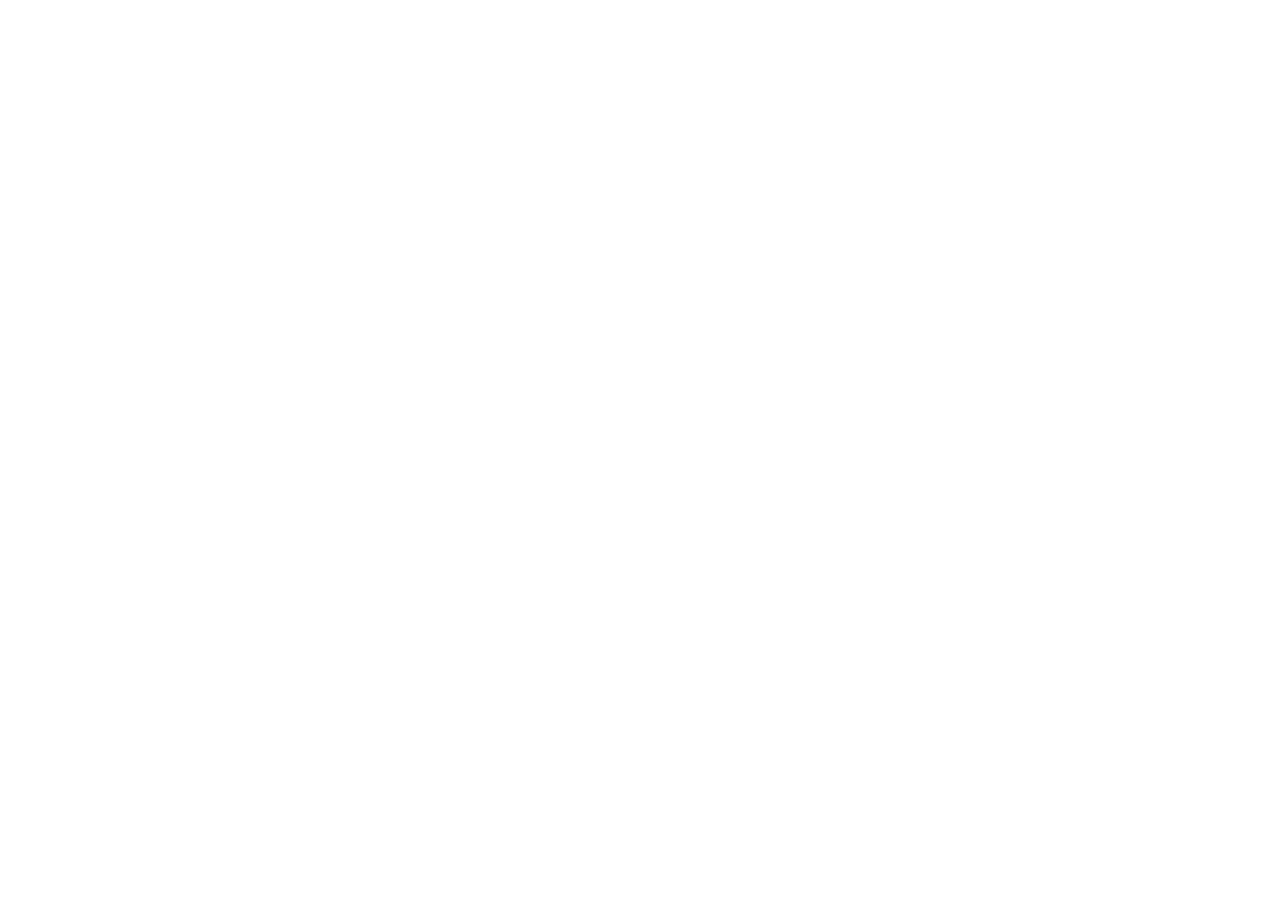
==== index.html @ 58a2f5a8 "first commit" ====
<!DOCTYPE html>
<html lang="en">

<head>
  <!-- Meta -->
  <meta charset="UTF-8">
  <meta name="viewport" content="width=device-width, initial-scale=1.0">
  <meta name="description" content="Volvo Cars">
  <title>Volvo Cars — Main Page</title>

  <!-- Style (Vendor) -->
  <link rel="stylesheet" href="css/swiper-bundle.min.css">

  <!-- Style -->
  <link rel="stylesheet" href="css/style.css">

  <!-- Favicon -->
  <link rel="icon" href="img/favicon.png">
</head>

<body>

  <!-- Script (Vendor) -->
  <script src="js/vue.js"></script>
  <script src="js/swiper-bundle.min.js"></script>

  <!-- Script -->
  <script src="js/app.js"></script>

</body>

</html>
---- css/style.css ----
/* #Global
================================================== */
body {
  font-family: 'Montserrat', sans-serif;
  font-weight: 400;
  line-height: 1.2;
  letter-spacing: 0;
  max-width: 100%;
}

body.no-scroll {
  overflow: hidden;
}

*,
*::after,
*::before {
  margin: 0;
  padding: 0;
  box-sizing: border-box;
}

*:focus {
  outline: none;
  box-shadow: none;
}

h1,
h2,
h3,
h4,
h5,
h6,
p {
  padding: 0;
  margin: 0;
}

figure {
  margin: 0;
  padding: 0;
}

img,
video,
picture {
  max-width: 100%;
  display: block;
}

ul {
  list-style: none;
}

a {
  text-decoration: none;
  color: inherit;
}

button {
  cursor: pointer;
}

input,
textarea,
button {
  font-family: inherit;
}

/* #Utilities
================================================== */
.container {
  margin: 0 auto;
}

.d-desktop {
  display: block;
}

.d-mobile {
  display: none;
}

@media (max-width: 1023.98px) {
  .d-desktop {
    display: none;
  }

  .d-mobile {
    display: block;
  }

  .d-none-mobile {
    display: none !important;
  }
}

/* #Typography
================================================== */
.ultra-light {
  font-weight: 200 !important;
}

.light {
  font-weight: 200 !important;
}

.regular {
  font-weight: 300 !important;
}

.medium {
  font-weight: 500 !important;
}

.demi-bold {
  font-weight: 600 !important;
}

.bold {
  font-weight: 700 !important;
}

.ultra-bold {
  font-weight: 800 !important;
}

.black {
  font-weight: 900 !important;
}

/* #Buttons & Links
================================================== */
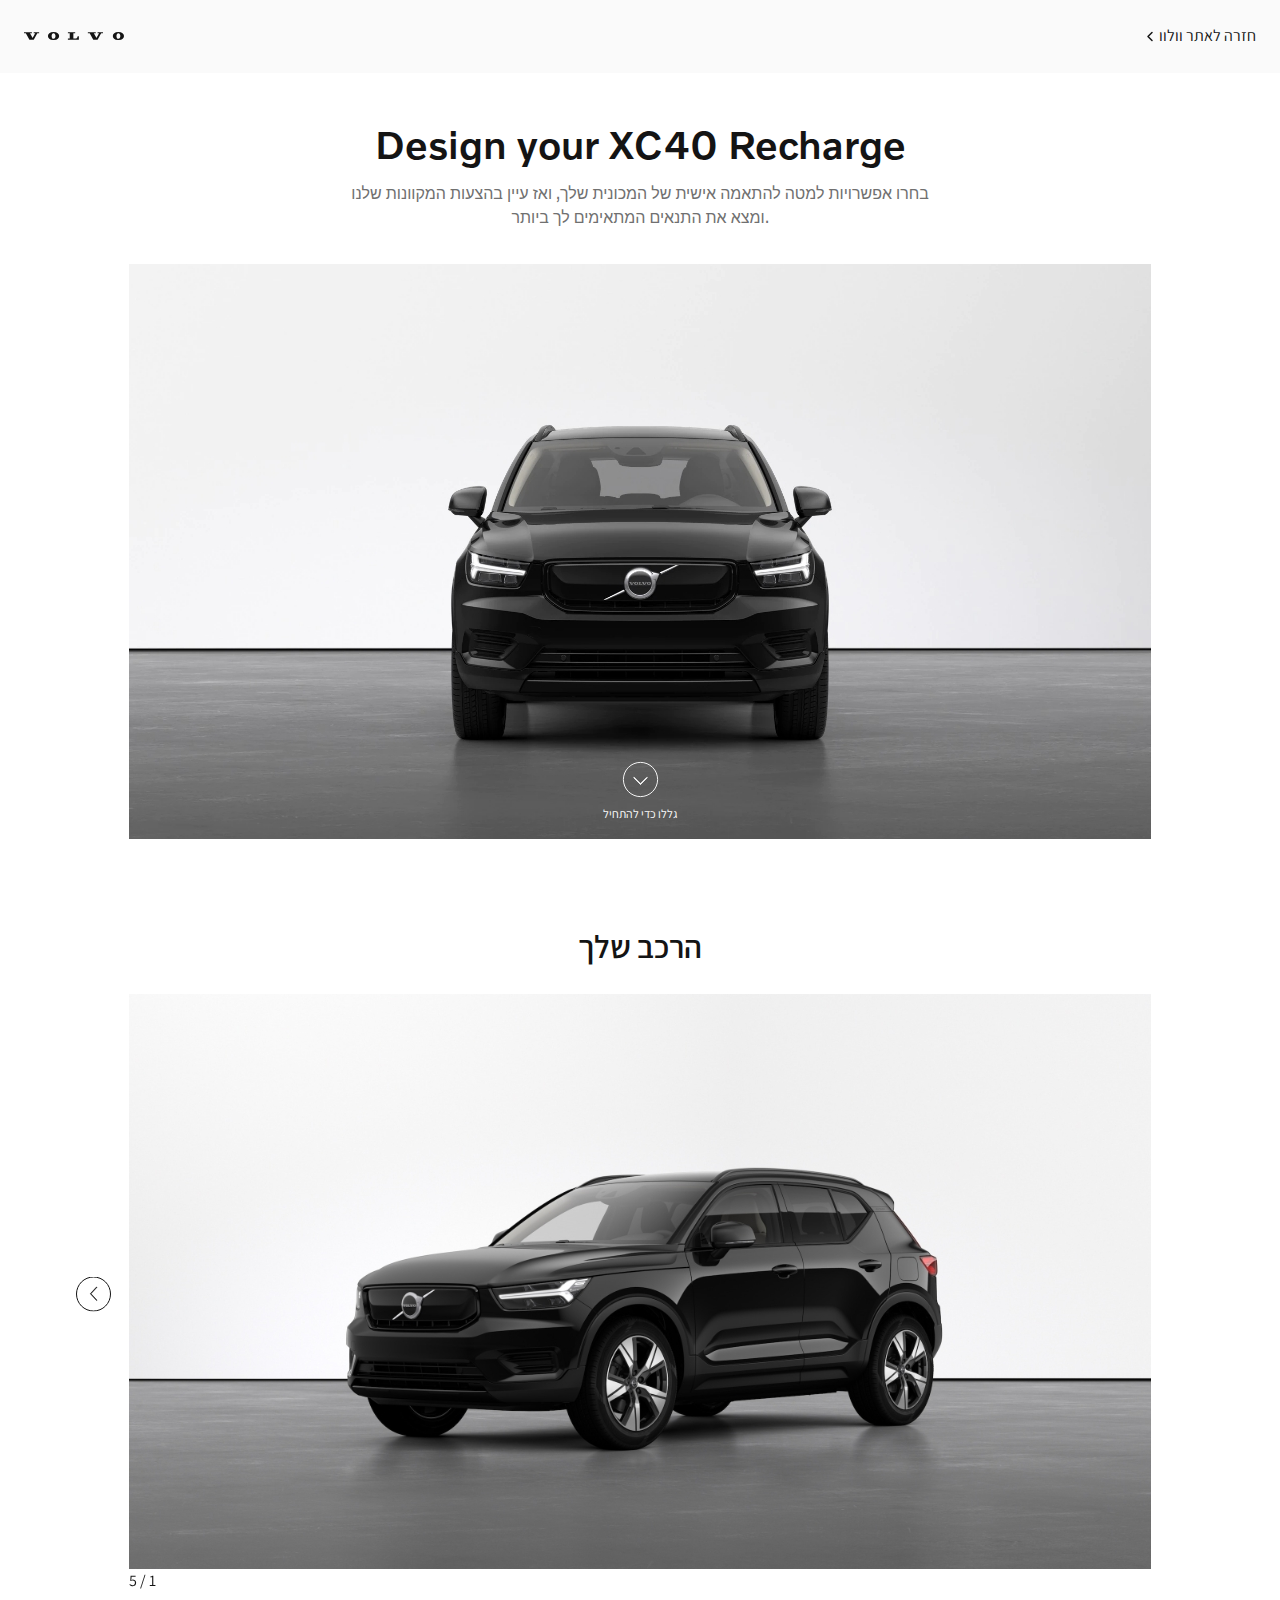
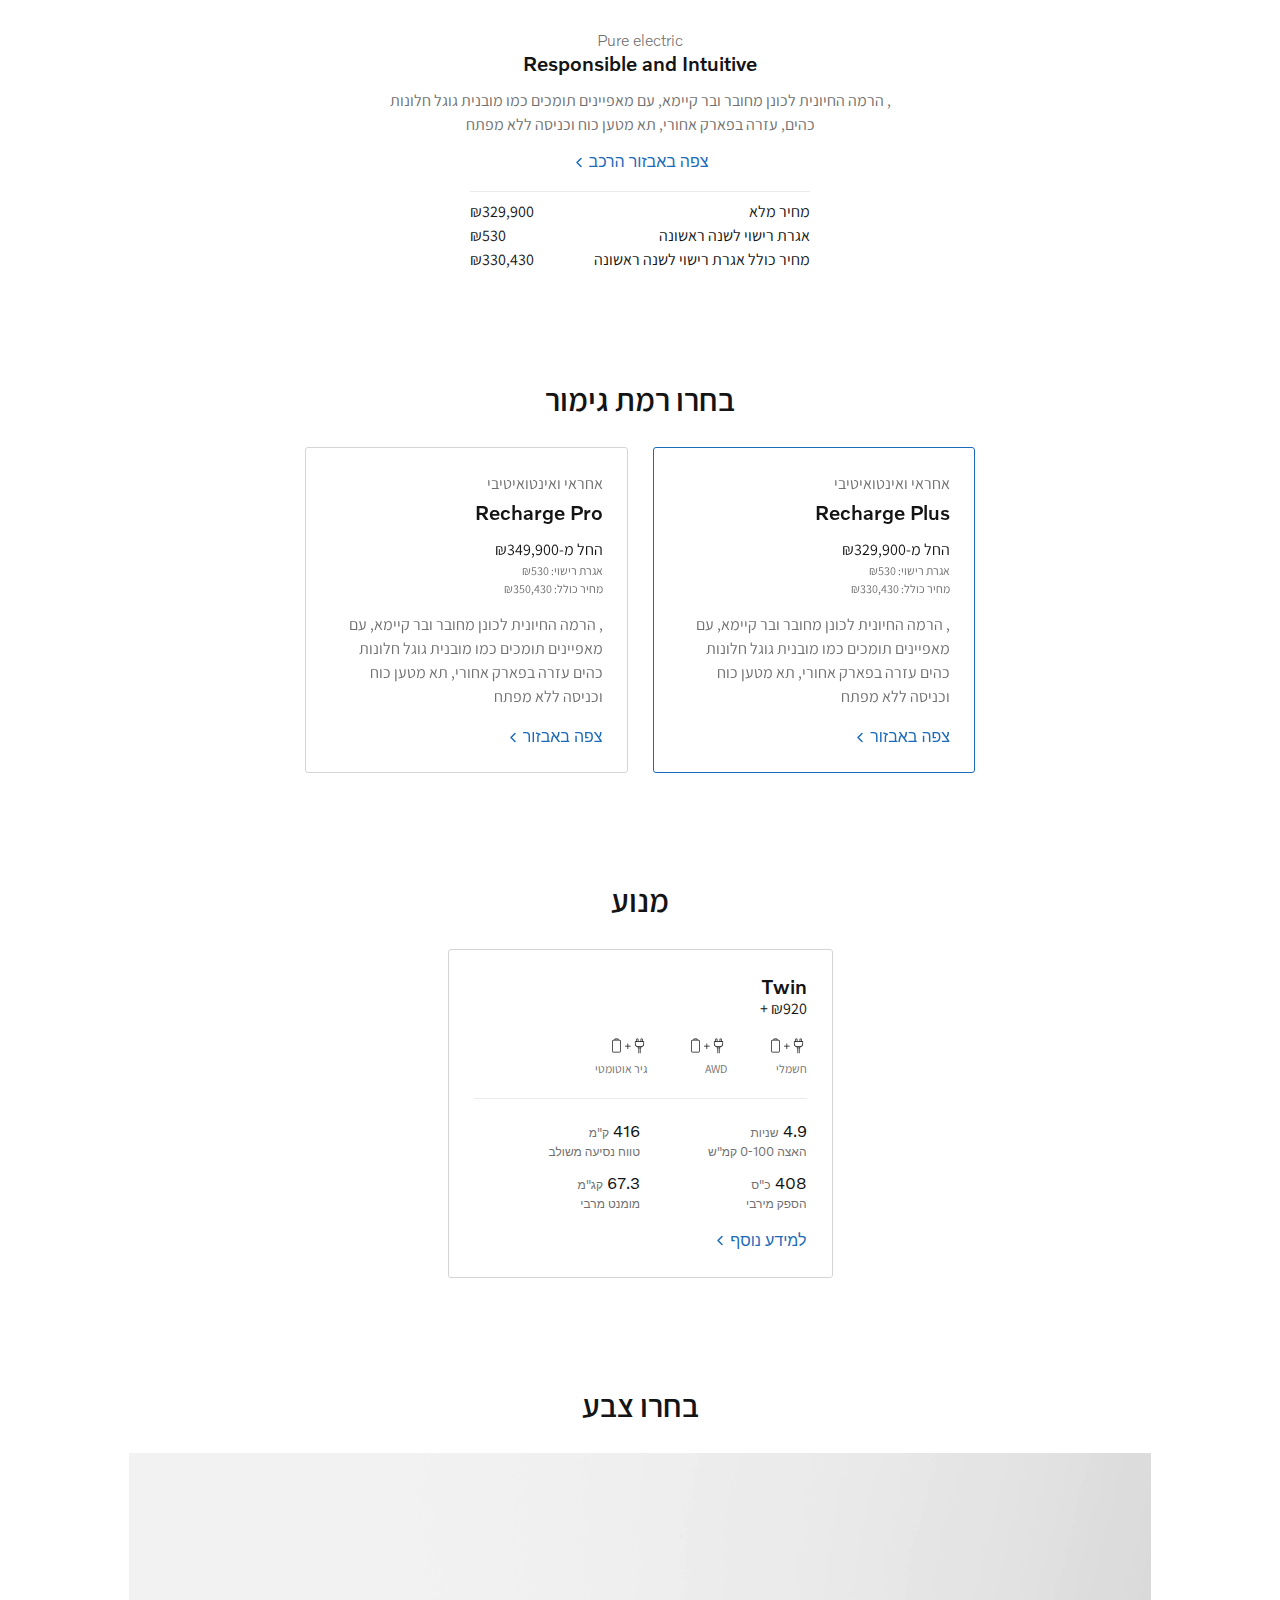
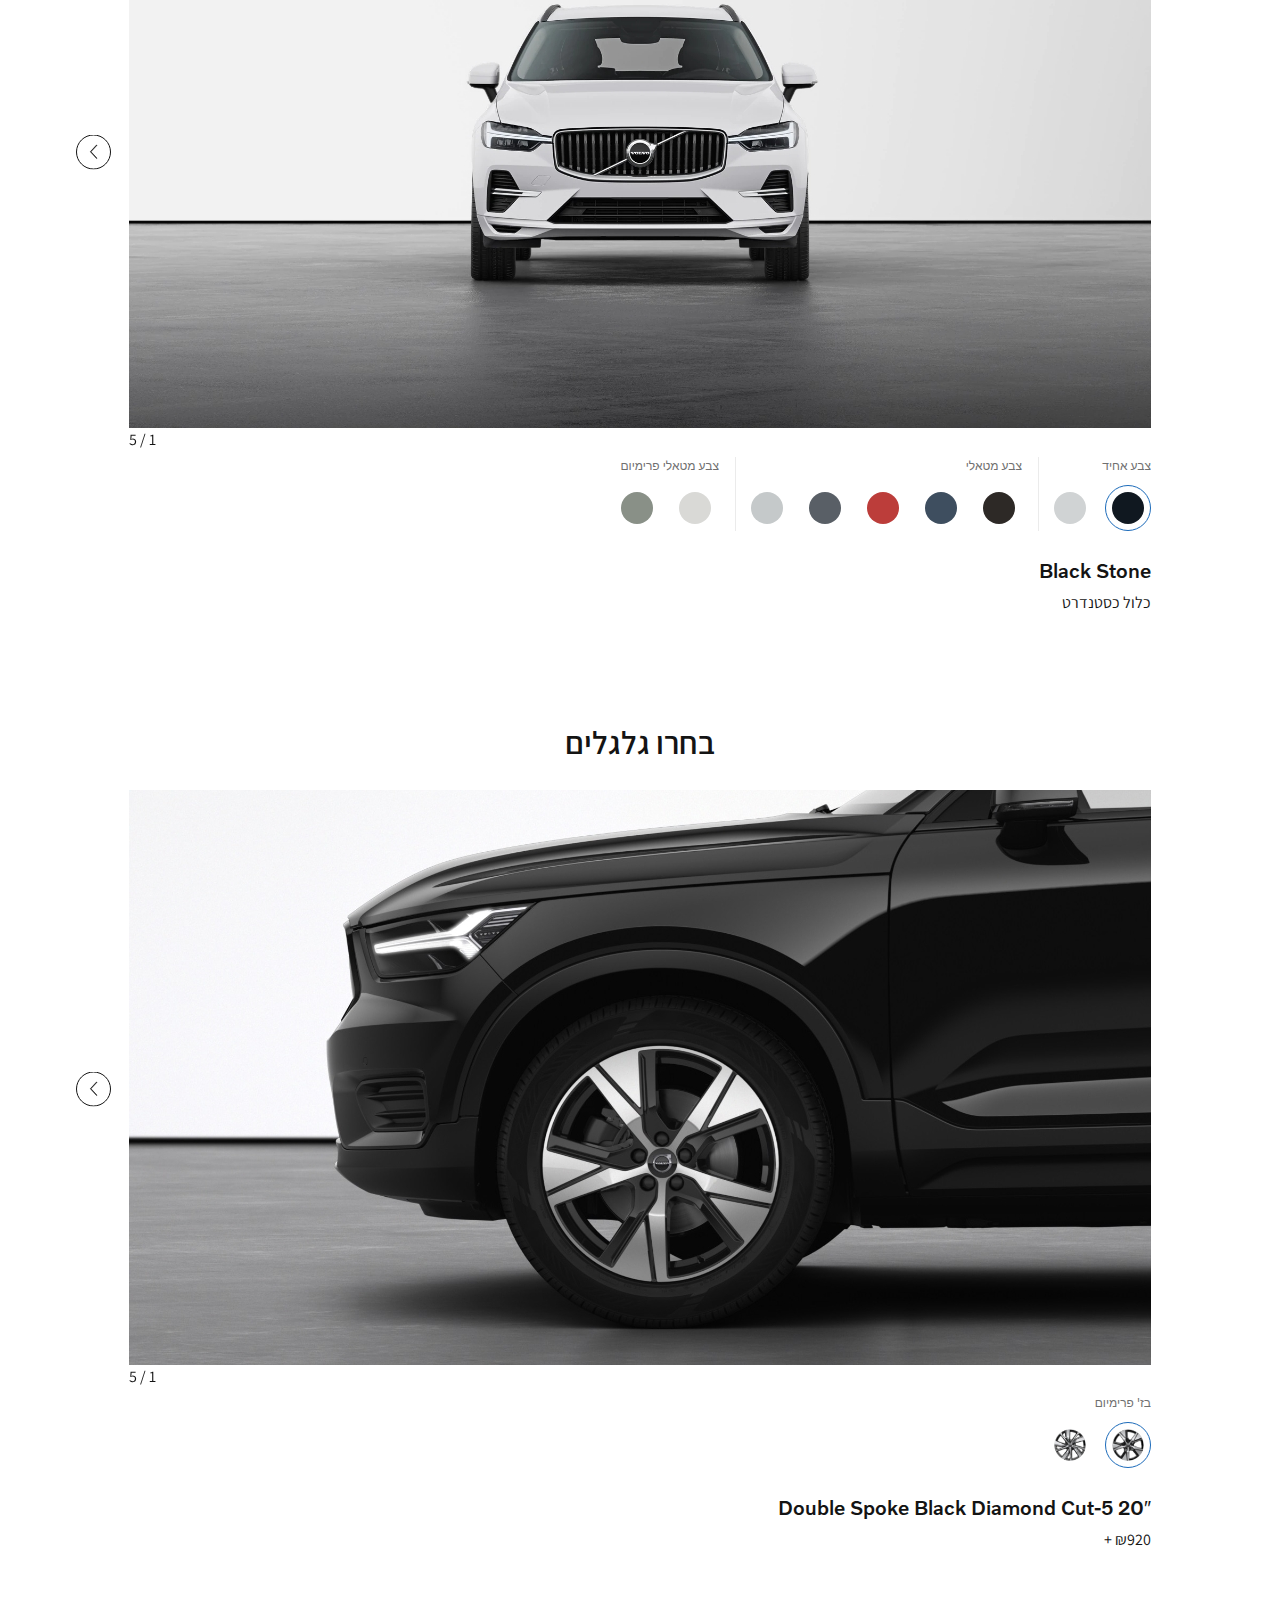
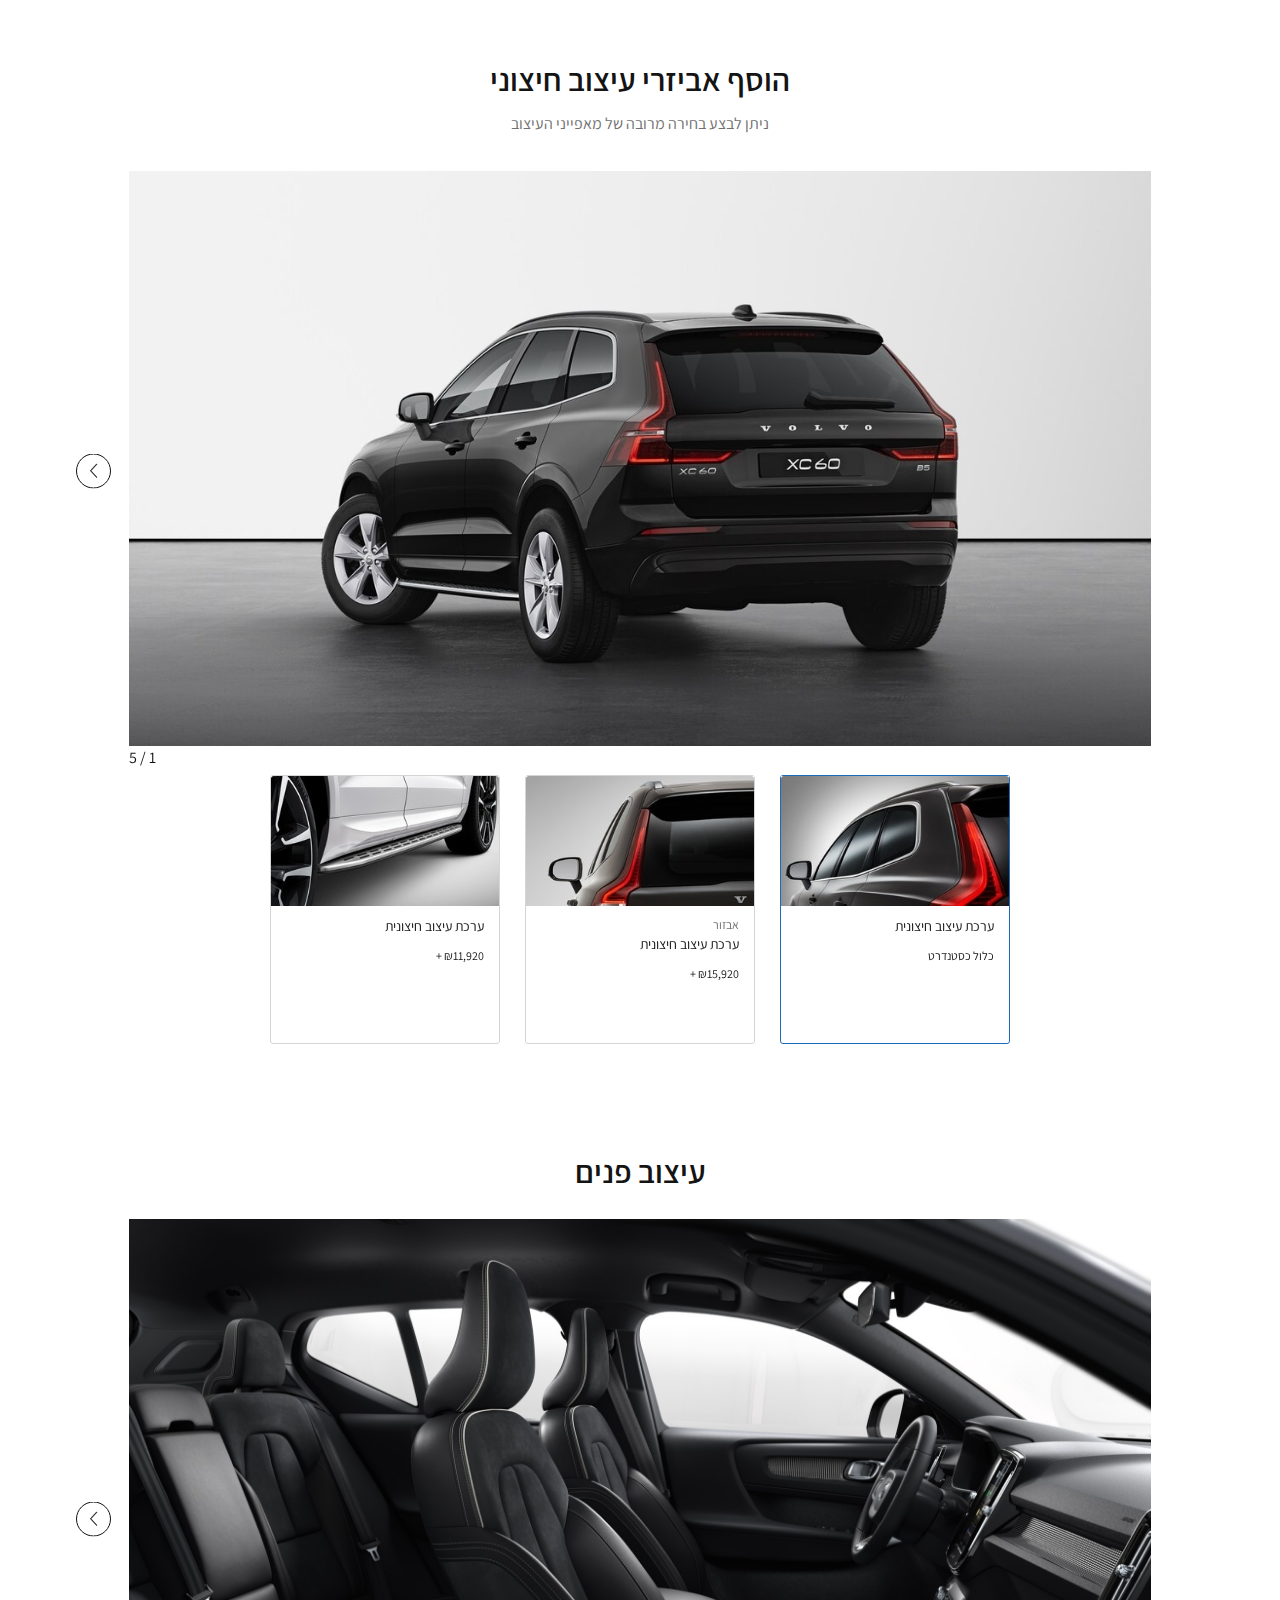
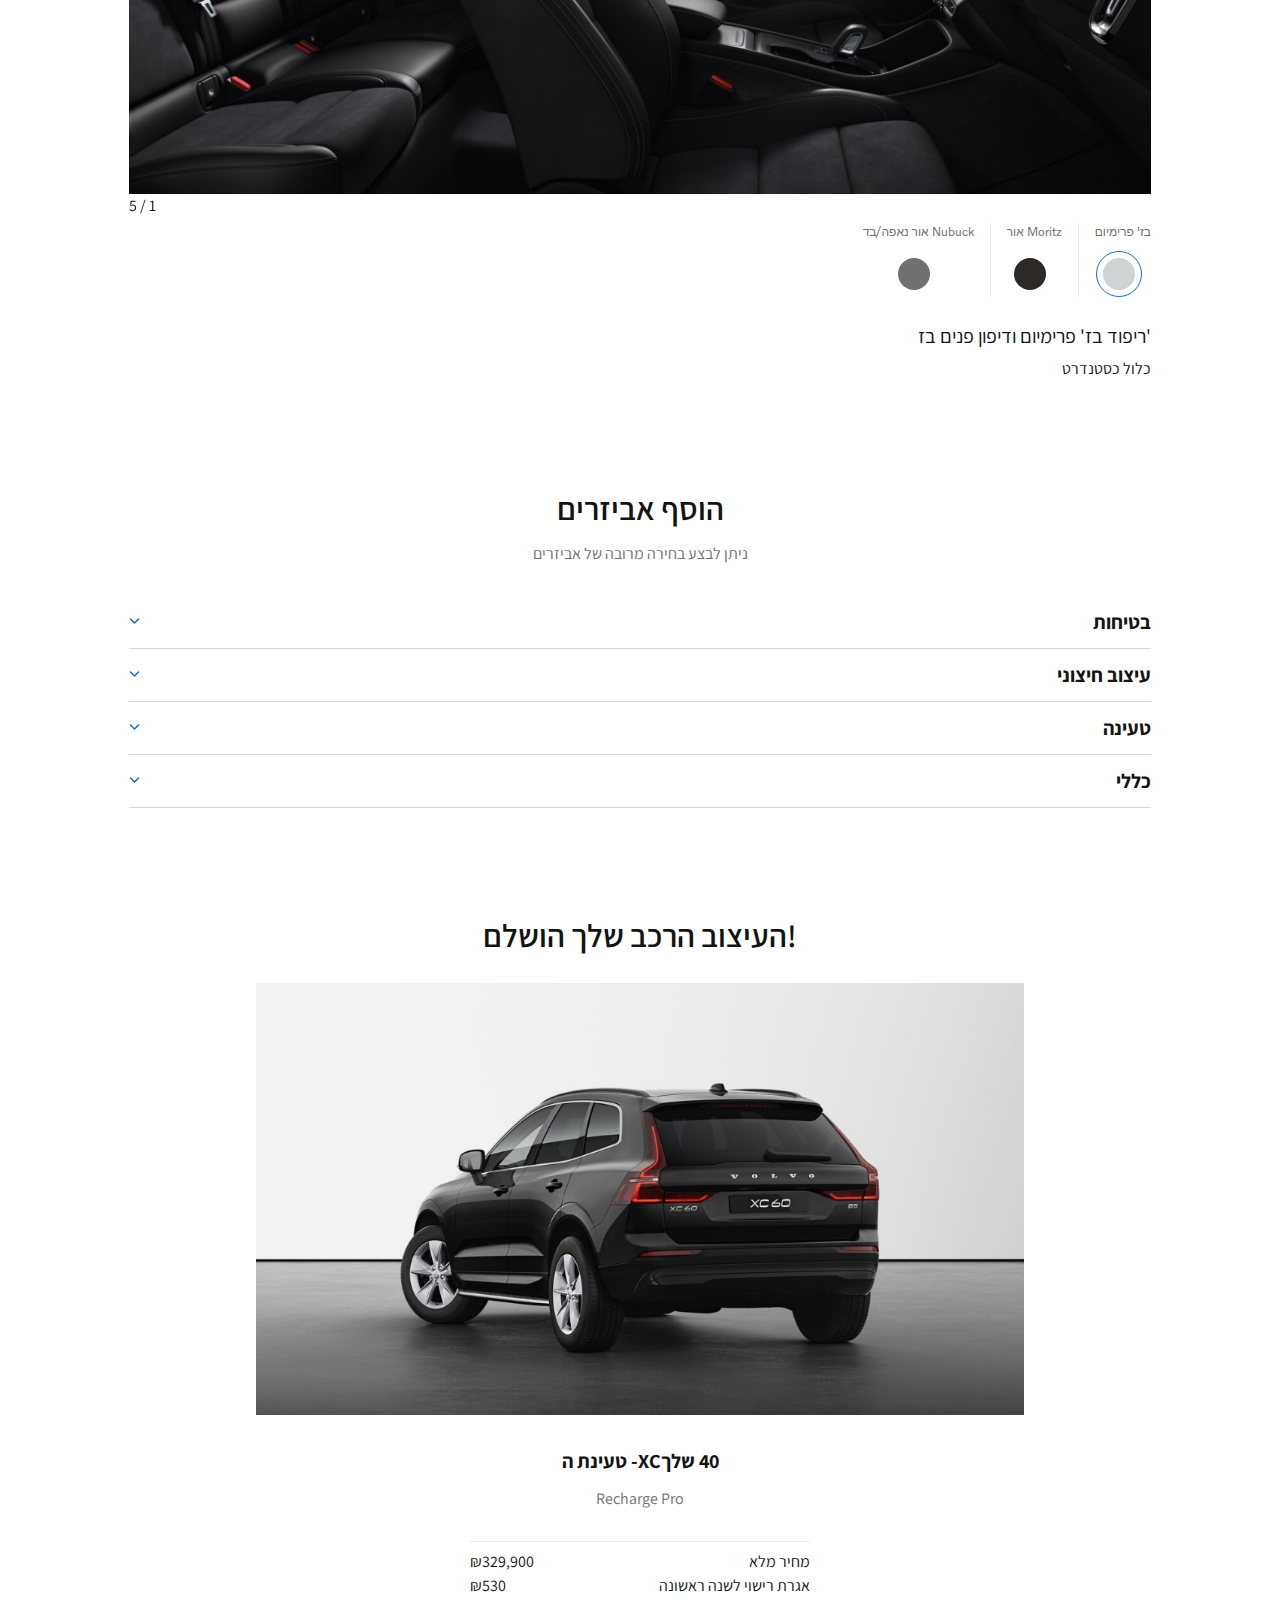
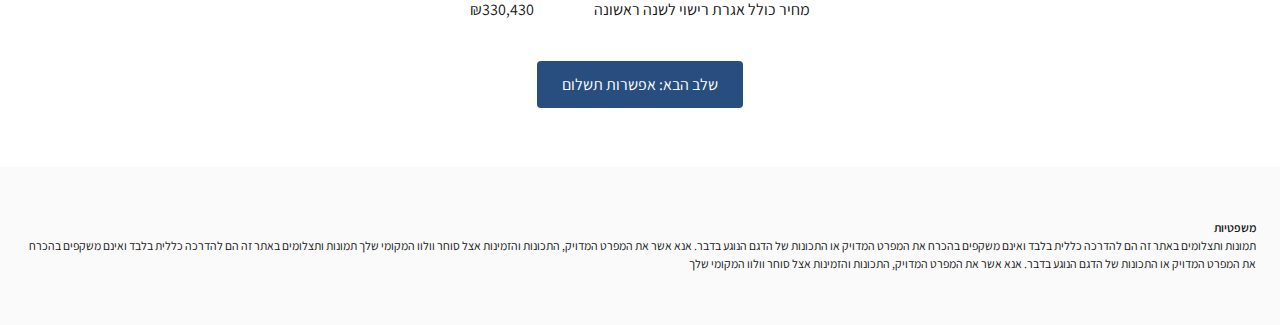
==== commit 4ba5916e: "[ADD] - Homepage" ====
--- a/index.html
+++ b/index.html
@@ -1,31 +1,1411 @@
 <!DOCTYPE html>
-<html lang="en">
+<html lang="he-IL" dir="rtl">
 
 <head>
   <!-- Meta -->
   <meta charset="UTF-8">
   <meta name="viewport" content="width=device-width, initial-scale=1.0">
   <meta name="description" content="Volvo Cars">
-  <title>Volvo Cars — Main Page</title>
+  <title>Volvo Cars — Main</title>
 
   <!-- Style (Vendor) -->
   <link rel="stylesheet" href="css/swiper-bundle.min.css">
 
   <!-- Style -->
   <link rel="stylesheet" href="css/style.css">
+  <link rel="stylesheet" href="css/index.css">
 
   <!-- Favicon -->
-  <link rel="icon" href="img/favicon.png">
+  <link rel="icon" href="img/global/favicon.png">
 </head>
 
 <body>
 
+  <!-- Header -->
+  <header class="header">
+    <!-- Top -->
+    <div class="header-top f-assistant">
+      <div class="container-fluid">
+        <a href="#" class="p1">חזרה לאתר וולוו <svg class="arrow arrow-left" width="11" height="11" fill="none"
+            xmlns="http://www.w3.org/2000/svg">
+            <path d="M2 1.5l4 4-4 4" stroke-width="1.5" stroke-linecap="round" stroke-linejoin="round"></path>
+          </svg></a>
+        <!-- Logo -->
+        <div class="header-logo">
+          <img src="img/global/logo.svg" alt="volvo-logo">
+        </div>
+      </div>
+    </div>
+    <!-- Bottom -->
+    <div class="header-bottom f-assistant">
+      <div class="container-lg">
+        <!-- Links -->
+        <div class="header-links">
+          <ul>
+            <!-- Link -->
+            <li>
+              <a href="#" class="p1 active">הרכב שלך</a>
+            </li>
+            <!-- Link -->
+            <li>
+              <a href="#" class="p1">רמת גימור</a>
+            </li>
+            <!-- Link -->
+            <li>
+              <a href="#" class="p1">מנוע</a>
+            </li>
+            <!-- Link -->
+            <li>
+              <a href="#" class="p1">צבע</a>
+            </li>
+            <!-- Link -->
+            <li>
+              <a href="#" class="p1">גלגלים</a>
+            </li>
+            <!-- Link -->
+            <li>
+              <a href="#" class="p1">עיצוב חיצוני</a>
+            </li>
+            <!-- Link -->
+            <li>
+              <a href="#" class="p1">עיצוב פנים</a>
+            </li>
+            <!-- Link -->
+            <li>
+              <a href="#" class="p1">אבזור אופציונאלי</a>
+            </li>
+          </ul>
+        </div>
+        <!-- Next -->
+        <div class="header-next">
+          <!-- Price Dropdown -->
+          <div class="header-price">
+            <!-- Dropdown -->
+            <div class="dropdown">
+              <div class="dropdown-toggler">
+                <span class="p3 text-gray">-החל מ</span>
+                <span class="h3">
+                  ₪5,400
+                  /
+                  חודש
+                  <span>
+                    <svg class="arrow arrow-down" width="11" height="11" fill="none"
+                      xmlns="http://www.w3.org/2000/svg">
+                      <path d="M2 1.5l4 4-4 4" stroke-width="1.5" stroke-linecap="round" stroke-linejoin="round"></path>
+                    </svg></a>
+                  </span>
+                </span>
+                <span class="p3 text-gray">במסלול מימון לפי התקנון</span>
+              </div>
+              <div class="dropdown-menu">
+              </div>
+            </div>
+          </div>
+          <a href="#" class="btn btn-primary">קבל הצעה</a>
+        </div>
+      </div>
+    </div>
+  </header>
+
+  <!-- Main Page -->
+  <div class="main-page">
+    <!-- Intro -->
+    <div class="intro">
+      <div class="container">
+        <!-- Text -->
+        <div class="text">
+          <h1 class="h1 medium">Design your XC40 Recharge</h1>
+          <p class="p1 text-gray">בחרו אפשרויות למטה להתאמה אישית של המכונית שלך, ואז עיין בהצעות המקוונות שלנו
+            .ומצא את התנאים המתאימים לך ביותר</p>
+        </div>
+        <!-- Img -->
+        <div class="img">
+          <picture>
+            <source media="(min-width:480px)" srcset="img/global/car-1.jpg">
+            <img src="img/global/car-1-mobile.jpg" alt="volvo-car-img">
+          </picture>
+          <div class="scroll">
+            <a href="#">
+              <svg viewBox="0 0 40 40">
+                <circle cx="20" cy="20" r="18.5" fill="transparent" stroke="white" stroke-width="1"
+                  data-autoid="chevronCircled:rotated-90"></circle>
+                <rect x="24.9141" y="20.3457" width="10.4911" height="0.5" rx="0.25"
+                  transform="rotate(-135 24.9141 20.3457)" fill="none" stroke="white" stroke-width="1"></rect>
+                <rect x="17.4942" y="27.0703" width="10.4758" height="0.5" rx="0.25"
+                  transform="rotate(-45 17.4942 27.0703)" fill="none" stroke="white" stroke-width="1"></rect>
+              </svg>
+              <span class="p3 f-assistant light">גללו כדי להתחיל</span>
+            </a>
+          </div>
+        </div>
+      </div>
+    </div>
+    <!-- Style -->
+    <div class="style">
+      <div class="container">
+        <h2 class="h2 f-assistant semi-bold">הרכב שלך</h2>
+        <!-- Img -->
+        <div class="img img-gallery">
+          <!-- Swiper -->
+          <div class="swiper-container">
+            <div class="swiper-wrapper">
+              <div class="swiper-slide">
+                <img src="img/global/car-2.jpg" alt="volvo-car-img">
+              </div>
+              <div class="swiper-slide">
+                <img src="img/global/car-2.jpg" alt="volvo-car-img">
+              </div>
+              <div class="swiper-slide">
+                <img src="img/global/car-2.jpg" alt="volvo-car-img">
+              </div>
+              <div class="swiper-slide">
+                <img src="img/global/car-2.jpg" alt="volvo-car-img">
+              </div>
+              <div class="swiper-slide">
+                <img src="img/global/car-2.jpg" alt="volvo-car-img">
+              </div>
+            </div>
+          </div>
+          <div class="swiper-arrows">
+            <div class="swiper-button-next"></div>
+            <div class="swiper-button-prev"></div>
+          </div>
+          <div class="swiper-pagination fraction"></div>
+          <div class="swiper-pagination dots"></div>
+        </div>
+        <!-- Text -->
+        <div class="text">
+          <p class="p1 light text-gray">Pure electric</p>
+          <h3 class="h3 medium">Responsible and Intuitive</h3>
+          <p class="p1 f-assistant text-gray">, הרמה החיונית לכונן מחובר ובר קיימא, עם מאפיינים תומכים כמו מובנית גוגל
+            חלונות כהים, עזרה בפארק אחורי, תא מטען כוח וכניסה ללא מפתח</p>
+          <a href="#" class="link p1">
+            צפה באבזור הרכב
+            <svg class="arrow arrow-left" width="11" height="11" fill="none" xmlns="http://www.w3.org/2000/svg">
+              <path d="M2 1.5l4 4-4 4" stroke-width="1.5" stroke-linecap="round" stroke-linejoin="round"></path>
+            </svg>
+          </a>
+          <!-- Full Price -->
+          <div class="price f-assistant p1">
+            <div class="table">
+              <p><span>מחיר מלא</span><span>₪329,900</span></p>
+              <p><span>אגרת רישוי לשנה ראשונה</span><span>₪530</span></p>
+              <p><span>מחיר כולל אגרת רישוי לשנה ראשונה</span><span>₪330,430</span></p>
+            </div>
+          </div>
+          <!-- Subscription -->
+          <!-- <div class="price f-assistant p1">
+            <p class="p1">החל מ-₪5,400 לחודש</p>
+            <div class="table">
+              <p><span>מקדמה</span><span>₪30,000</span></p>
+              <p><span>תשלום בסוף תקופה</span><span>₪60,000</span></p>
+              <p class="p3 text-gray light">במסלול מימון + שירות בכפוף</p>
+            </div>
+          </div> -->
+        </div>
+      </div>
+    </div>
+    <!-- Level -->
+    <div class="level">
+      <div class="container">
+        <h2 class="h2 f-assistant semi-bold">בחרו רמת גימור</h2>
+        <!-- Options -->
+        <div class="swiper-container">
+          <div class="swiper-wrapper">
+            <!-- Option -->
+            <div class="swiper-slide">
+              <!-- Full Price -->
+              <div class="option active">
+                <p class="p1 f-assistant text-gray">אחראי ואינטואיטיבי</p>
+                <h3 class="h3 medium">Recharge Plus</h3>
+                <p class="p1 f-assistant">החל מ-₪329,900</p>
+                <p class="p3 f-assistant text-gray">אגרת רישוי: ₪530</p>
+                <p class="p3 f-assistant text-gray">מחיר כולל: ₪330,430</p>
+                <p class="p1 f-assistant text-gray description">, הרמה החיונית לכונן מחובר ובר קיימא, עם
+                  מאפיינים תומכים כמו מובנית גוגל חלונות כהים 
+                  עזרה בפארק אחורי, תא מטען כוח
+                  וכניסה ללא מפתח</p>
+                <a href="#" class="link p1">
+                  צפה באבזור
+                  <svg class="arrow arrow-left" width="11" height="11" fill="none" xmlns="http://www.w3.org/2000/svg">
+                    <path d="M2 1.5l4 4-4 4" stroke-width="1.5" stroke-linecap="round" stroke-linejoin="round"></path>
+                  </svg>
+                </a>
+              </div>
+              <!-- Subscription -->
+              <!-- <div class="option active">
+                <p class="p1 f-assistant text-gray">אחראי ואינטואיטיבי</p>
+                <h3 class="h3 medium">Recharge Plus</h3>
+                <p class="p1 f-assistant">כלול כסטנדרט</p>
+                <p class="p1 f-assistant text-gray description">, הרמה החיונית לכונן מחובר ובר קיימא, עם
+                  מאפיינים תומכים כמו מובנית גוגל חלונות כהים 
+                  עזרה בפארק אחורי, תא מטען כוח
+                  וכניסה ללא מפתח</p>
+                <a href="#" class="link p1">
+                  צפה באבזור
+                  <svg class="arrow arrow-left" width="11" height="11" fill="none" xmlns="http://www.w3.org/2000/svg">
+                    <path d="M2 1.5l4 4-4 4" stroke-width="1.5" stroke-linecap="round" stroke-linejoin="round"></path>
+                  </svg>
+                </a>
+              </div> -->
+            </div>
+            <!-- Option -->
+            <div class="swiper-slide">
+              <!-- Full Price -->
+              <div class="option">
+                <p class="p1 f-assistant text-gray">אחראי ואינטואיטיבי</p>
+                <h3 class="h3 medium">Recharge Pro</h3>
+                <p class="p1 f-assistant">החל מ-₪349,900</p>
+                <p class="p3 f-assistant text-gray">אגרת רישוי: ₪530</p>
+                <p class="p3 f-assistant text-gray">מחיר כולל: ₪350,430</p>
+                <p class="p1 f-assistant text-gray description">, הרמה החיונית לכונן מחובר ובר קיימא, עם
+                  מאפיינים תומכים כמו מובנית גוגל חלונות כהים
+                  עזרה בפארק אחורי, תא מטען כוח
+                  וכניסה ללא מפתח</p>
+                <a href="#" class="link p1">
+                  צפה באבזור
+                  <svg class="arrow arrow-left" width="11" height="11" fill="none" xmlns="http://www.w3.org/2000/svg">
+                    <path d="M2 1.5l4 4-4 4" stroke-width="1.5" stroke-linecap="round" stroke-linejoin="round"></path>
+                  </svg>
+                </a>
+              </div>
+              <!-- Subscription -->
+              <!-- <div class="option">
+                <p class="p1 f-assistant text-gray">אחראי ואינטואיטיבי</p>
+                <h3 class="h3 medium">Recharge Pro</h3>
+                <p class="p1 f-assistant">₪920 +/חודש</p>
+                <p class="p3 f-assistant text-gray">במסלול מימון לפי התקנון</p>
+                <p class="p3 f-assistant text-gray">מחיר כולל: ₪350,430</p>
+                <p class="p1 f-assistant text-gray description">, הרמה החיונית לכונן מחובר ובר קיימא, עם
+                  מאפיינים תומכים כמו מובנית גוגל חלונות כהים
+                  עזרה בפארק אחורי, תא מטען כוח
+                  וכניסה ללא מפתח</p>
+                <a href="#" class="link p1">
+                  צפה באבזור
+                  <svg class="arrow arrow-left" width="11" height="11" fill="none" xmlns="http://www.w3.org/2000/svg">
+                    <path d="M2 1.5l4 4-4 4" stroke-width="1.5" stroke-linecap="round" stroke-linejoin="round"></path>
+                  </svg>
+                </a>
+              </div> -->
+            </div>
+          </div>
+        </div>
+      </div>
+    </div>
+    <!-- Engine -->
+    <div class="engine">
+      <div class="container">
+        <h2 class="h2 f-assistant semi-bold">מנוע</h2>
+        <!-- Full Price -->
+        <div class="text">
+          <h3 class="h3 medium">Twin</h3>
+          <p class="p1 f-assistant">₪920 +</p>
+          <!-- Info -->
+          <ul class="info-1">
+            <li>
+              <svg viewBox="0 0 56 24" class="gd ge gf gg gi ht"><path fill-rule="evenodd" clip-rule="evenodd" d="M9 4H8a2 2 0 00-2 2v14a2 2 0 002 2h8a2 2 0 002-2V6a2 2 0 00-2-2h-1v-.5A1.5 1.5 0 0013.5 2h-3A1.5 1.5 0 009 3.5V4zm1 0h4v-.5a.5.5 0 00-.5-.5h-3a.5.5 0 00-.5.5V4zM8 5a1 1 0 00-1 1v14a1 1 0 001 1h8a1 1 0 001-1V6a1 1 0 00-1-1H8zM42 3h-1v3h1V3zm-2 0v3h-2v4a4 4 0 004 4v2h1v7h1v-7h1v7h1v-7h1v-2a4 4 0 004-4V6h-2V3a1 1 0 00-1-1h-1a1 1 0 00-1 1v3h-3V3a1 1 0 00-1-1h-1a1 1 0 00-1 1zm3 12h3v-1h-3v1zm0-2h-1a3 3 0 01-3-3V7h11v3a3 3 0 01-3 3h-4zm4-7h1V3h-1v3z" fill="currentColor"></path><path d="M28.52 17v-3.556H32v-.92h-3.48V9h-1.04v3.525H24v.92h3.48V17h1.04z" fill="currentColor"></path></svg>
+              <p class="p3 f-assistant text-gray">חשמלי</p>
+            </li>
+            <li>
+              <svg viewBox="0 0 56 24" class="gd ge gf gg gi ht"><path fill-rule="evenodd" clip-rule="evenodd" d="M9 4H8a2 2 0 00-2 2v14a2 2 0 002 2h8a2 2 0 002-2V6a2 2 0 00-2-2h-1v-.5A1.5 1.5 0 0013.5 2h-3A1.5 1.5 0 009 3.5V4zm1 0h4v-.5a.5.5 0 00-.5-.5h-3a.5.5 0 00-.5.5V4zM8 5a1 1 0 00-1 1v14a1 1 0 001 1h8a1 1 0 001-1V6a1 1 0 00-1-1H8zM42 3h-1v3h1V3zm-2 0v3h-2v4a4 4 0 004 4v2h1v7h1v-7h1v7h1v-7h1v-2a4 4 0 004-4V6h-2V3a1 1 0 00-1-1h-1a1 1 0 00-1 1v3h-3V3a1 1 0 00-1-1h-1a1 1 0 00-1 1zm3 12h3v-1h-3v1zm0-2h-1a3 3 0 01-3-3V7h11v3a3 3 0 01-3 3h-4zm4-7h1V3h-1v3z" fill="currentColor"></path><path d="M28.52 17v-3.556H32v-.92h-3.48V9h-1.04v3.525H24v.92h3.48V17h1.04z" fill="currentColor"></path></svg>
+              <p class="p3 f-assistant text-gray">AWD</p>
+            </li>
+            <li>
+              <svg viewBox="0 0 56 24" class="gd ge gf gg gi ht"><path fill-rule="evenodd" clip-rule="evenodd" d="M9 4H8a2 2 0 00-2 2v14a2 2 0 002 2h8a2 2 0 002-2V6a2 2 0 00-2-2h-1v-.5A1.5 1.5 0 0013.5 2h-3A1.5 1.5 0 009 3.5V4zm1 0h4v-.5a.5.5 0 00-.5-.5h-3a.5.5 0 00-.5.5V4zM8 5a1 1 0 00-1 1v14a1 1 0 001 1h8a1 1 0 001-1V6a1 1 0 00-1-1H8zM42 3h-1v3h1V3zm-2 0v3h-2v4a4 4 0 004 4v2h1v7h1v-7h1v7h1v-7h1v-2a4 4 0 004-4V6h-2V3a1 1 0 00-1-1h-1a1 1 0 00-1 1v3h-3V3a1 1 0 00-1-1h-1a1 1 0 00-1 1zm3 12h3v-1h-3v1zm0-2h-1a3 3 0 01-3-3V7h11v3a3 3 0 01-3 3h-4zm4-7h1V3h-1v3z" fill="currentColor"></path><path d="M28.52 17v-3.556H32v-.92h-3.48V9h-1.04v3.525H24v.92h3.48V17h1.04z" fill="currentColor"></path></svg>
+              <p class="p3 f-assistant text-gray">גיר אוטומטי</p>
+            </li>
+          </ul>
+          <!-- Info -->
+          <ul class="info-2">
+            <li>
+              <p class="p1">4.9 <span class="p3 text-gray">שניות</span></p>
+              <p class="p3 text-gray">האצה 0-100 קמ"ש</p>
+            </li>
+            <li>
+              <p class="p1">416 <span class="p3 text-gray">ק"מ</span></p>
+              <p class="p3 text-gray">טווח נסיעה משולב</p>
+            </li>
+            <li>
+              <p class="p1">408 <span class="p3 text-gray">כ"ס</span></p>
+              <p class="p3 text-gray">הספק מירבי</p>
+            </li>
+            <li>
+              <p class="p1">67.3 <span class="p3 text-gray">קג"מ</span></p>
+              <p class="p3 text-gray">מומנט מרבי</p>
+            </li>
+          </ul>
+          <a href="#" class="link p1">
+            למידע נוסף
+            <svg class="arrow arrow-left" width="11" height="11" fill="none" xmlns="http://www.w3.org/2000/svg">
+              <path d="M2 1.5l4 4-4 4" stroke-width="1.5" stroke-linecap="round" stroke-linejoin="round"></path>
+            </svg>
+          </a>
+        </div>
+        <!-- Subscription -->
+        <!-- <div class="text">
+          <h3 class="h3 medium">Twin</h3>
+          <p class="p1 f-assistant">₪920 +/חודש</p> -->
+          <!-- Info -->
+          <!-- <ul class="info-1">
+            <li>
+              <svg viewBox="0 0 56 24" class="gd ge gf gg gi ht"><path fill-rule="evenodd" clip-rule="evenodd" d="M9 4H8a2 2 0 00-2 2v14a2 2 0 002 2h8a2 2 0 002-2V6a2 2 0 00-2-2h-1v-.5A1.5 1.5 0 0013.5 2h-3A1.5 1.5 0 009 3.5V4zm1 0h4v-.5a.5.5 0 00-.5-.5h-3a.5.5 0 00-.5.5V4zM8 5a1 1 0 00-1 1v14a1 1 0 001 1h8a1 1 0 001-1V6a1 1 0 00-1-1H8zM42 3h-1v3h1V3zm-2 0v3h-2v4a4 4 0 004 4v2h1v7h1v-7h1v7h1v-7h1v-2a4 4 0 004-4V6h-2V3a1 1 0 00-1-1h-1a1 1 0 00-1 1v3h-3V3a1 1 0 00-1-1h-1a1 1 0 00-1 1zm3 12h3v-1h-3v1zm0-2h-1a3 3 0 01-3-3V7h11v3a3 3 0 01-3 3h-4zm4-7h1V3h-1v3z" fill="currentColor"></path><path d="M28.52 17v-3.556H32v-.92h-3.48V9h-1.04v3.525H24v.92h3.48V17h1.04z" fill="currentColor"></path></svg>
+              <p class="p3 f-assistant text-gray">חשמלי</p>
+            </li>
+            <li>
+              <svg viewBox="0 0 56 24" class="gd ge gf gg gi ht"><path fill-rule="evenodd" clip-rule="evenodd" d="M9 4H8a2 2 0 00-2 2v14a2 2 0 002 2h8a2 2 0 002-2V6a2 2 0 00-2-2h-1v-.5A1.5 1.5 0 0013.5 2h-3A1.5 1.5 0 009 3.5V4zm1 0h4v-.5a.5.5 0 00-.5-.5h-3a.5.5 0 00-.5.5V4zM8 5a1 1 0 00-1 1v14a1 1 0 001 1h8a1 1 0 001-1V6a1 1 0 00-1-1H8zM42 3h-1v3h1V3zm-2 0v3h-2v4a4 4 0 004 4v2h1v7h1v-7h1v7h1v-7h1v-2a4 4 0 004-4V6h-2V3a1 1 0 00-1-1h-1a1 1 0 00-1 1v3h-3V3a1 1 0 00-1-1h-1a1 1 0 00-1 1zm3 12h3v-1h-3v1zm0-2h-1a3 3 0 01-3-3V7h11v3a3 3 0 01-3 3h-4zm4-7h1V3h-1v3z" fill="currentColor"></path><path d="M28.52 17v-3.556H32v-.92h-3.48V9h-1.04v3.525H24v.92h3.48V17h1.04z" fill="currentColor"></path></svg>
+              <p class="p3 f-assistant text-gray">AWD</p>
+            </li>
+            <li>
+              <svg viewBox="0 0 56 24" class="gd ge gf gg gi ht"><path fill-rule="evenodd" clip-rule="evenodd" d="M9 4H8a2 2 0 00-2 2v14a2 2 0 002 2h8a2 2 0 002-2V6a2 2 0 00-2-2h-1v-.5A1.5 1.5 0 0013.5 2h-3A1.5 1.5 0 009 3.5V4zm1 0h4v-.5a.5.5 0 00-.5-.5h-3a.5.5 0 00-.5.5V4zM8 5a1 1 0 00-1 1v14a1 1 0 001 1h8a1 1 0 001-1V6a1 1 0 00-1-1H8zM42 3h-1v3h1V3zm-2 0v3h-2v4a4 4 0 004 4v2h1v7h1v-7h1v7h1v-7h1v-2a4 4 0 004-4V6h-2V3a1 1 0 00-1-1h-1a1 1 0 00-1 1v3h-3V3a1 1 0 00-1-1h-1a1 1 0 00-1 1zm3 12h3v-1h-3v1zm0-2h-1a3 3 0 01-3-3V7h11v3a3 3 0 01-3 3h-4zm4-7h1V3h-1v3z" fill="currentColor"></path><path d="M28.52 17v-3.556H32v-.92h-3.48V9h-1.04v3.525H24v.92h3.48V17h1.04z" fill="currentColor"></path></svg>
+              <p class="p3 f-assistant text-gray">גיר אוטומטי</p>
+            </li>
+          </ul> -->
+          <!-- Info -->
+          <!-- <ul class="info-2">
+            <li>
+              <p class="p1">4.9 <span class="p3 text-gray">שניות</span></p>
+              <p class="p3 text-gray">האצה 0-100 קמ"ש</p>
+            </li>
+            <li>
+              <p class="p1">416 <span class="p3 text-gray">ק"מ</span></p>
+              <p class="p3 text-gray">טווח נסיעה משולב</p>
+            </li>
+            <li>
+              <p class="p1">408 <span class="p3 text-gray">כ"ס</span></p>
+              <p class="p3 text-gray">הספק מירבי</p>
+            </li>
+            <li>
+              <p class="p1">67.3 <span class="p3 text-gray">קג"מ</span></p>
+              <p class="p3 text-gray">מומנט מרבי</p>
+            </li>
+          </ul>
+          <a href="#" class="link p1">
+            למידע נוסף
+            <svg class="arrow arrow-left" width="11" height="11" fill="none" xmlns="http://www.w3.org/2000/svg">
+              <path d="M2 1.5l4 4-4 4" stroke-width="1.5" stroke-linecap="round" stroke-linejoin="round"></path>
+            </svg>
+          </a>
+        </div> -->
+      </div>
+    </div>
+    <!-- Color -->
+    <div class="color">
+      <div class="container">
+        <h2 class="h2 f-assistant semi-bold">בחרו צבע</h2>
+        <!-- Img -->
+        <div class="img img-gallery">
+          <!-- Swiper -->
+          <div class="swiper-container">
+            <div class="swiper-wrapper">
+              <div class="swiper-slide">
+                <img src="img/global/car-3.jpg" alt="volvo-car-img">
+              </div>
+              <div class="swiper-slide">
+                <img src="img/global/car-3.jpg" alt="volvo-car-img">
+              </div>
+              <div class="swiper-slide">
+                <img src="img/global/car-3.jpg" alt="volvo-car-img">
+              </div>
+              <div class="swiper-slide">
+                <img src="img/global/car-3.jpg" alt="volvo-car-img">
+              </div>
+              <div class="swiper-slide">
+                <img src="img/global/car-3.jpg" alt="volvo-car-img">
+              </div>
+            </div>
+          </div>
+          <div class="swiper-arrows">
+            <div class="swiper-button-next"></div>
+            <div class="swiper-button-prev"></div>
+          </div>
+          <div class="swiper-pagination fraction"></div>
+          <div class="swiper-pagination dots"></div>
+        </div>
+        <!-- Options -->
+        <div class="options">
+          <div class="row">
+            <!-- Group -->
+            <div class="option-group">
+              <p class="p3 text-gray">צבע אחיד</p>
+              <div class="circle-options">
+                <!-- Option -->
+                <div class="option circle-option active">
+                  <span style="background-color: #101820;"></span>
+                </div>
+                <!-- Option -->
+                <div class="option circle-option">
+                  <span style="background-color: #D0D3D4;"></span>
+                </div>
+              </div>
+            </div>
+            <!-- Group -->
+            <div class="option-group">
+              <p class="p3 text-gray">צבע מטאלי</p>
+              <div class="circle-options">
+                <!-- Option -->
+                <div class="option circle-option">
+                  <span style="background-color: #2D2926;"></span>
+                </div>
+                <!-- Option -->
+                <div class="option circle-option">
+                  <span style="background-color: #3E4E5F;"></span>
+                </div>
+                <!-- Option -->
+                <div class="option circle-option">
+                  <span style="background-color: #BC3D3A;"></span>
+                </div>
+                <!-- Option -->
+                <div class="option circle-option">
+                  <span style="background-color: #595F66;"></span>
+                </div>
+                <!-- Option -->
+                <div class="option circle-option">
+                  <span style="background-color: #C5C9CA;"></span>
+                </div>
+              </div>
+            </div>
+            <!-- Group -->
+            <div class="option-group">
+              <p class="p3 text-gray">צבע מטאלי פרימיום</p>
+              <div class="circle-options">
+                <!-- Option -->
+                <div class="option circle-option">
+                  <span style="background-color: #D9D9D6;"></span>
+                </div>
+                <!-- Option -->
+                <div class="option circle-option">
+                  <span style="background-color: #899087;"></span>
+                </div>
+              </div>
+            </div>
+          </div>
+          <div class="row">
+            <!-- Selection -->
+            <div class="selection">
+              <h3 class="h3 medium">Black Stone</h3>
+              <p class="p1 f-assistant">כלול כסטנדרט</p>
+            </div>
+          </div>
+        </div>
+      </div>
+    </div>
+    <!-- Wheels -->
+    <div class="wheels">
+      <div class="container">
+        <h2 class="h2 f-assistant semi-bold">בחרו גלגלים</h2>
+        <!-- Img -->
+        <div class="img img-gallery">
+          <!-- Swiper -->
+          <div class="swiper-container">
+            <div class="swiper-wrapper">
+              <div class="swiper-slide">
+                <img src="img/global/car-4.jpg" alt="volvo-car-img">
+              </div>
+              <div class="swiper-slide">
+                <img src="img/global/car-4.jpg" alt="volvo-car-img">
+              </div>
+              <div class="swiper-slide">
+                <img src="img/global/car-4.jpg" alt="volvo-car-img">
+              </div>
+              <div class="swiper-slide">
+                <img src="img/global/car-4.jpg" alt="volvo-car-img">
+              </div>
+              <div class="swiper-slide">
+                <img src="img/global/car-4.jpg" alt="volvo-car-img">
+              </div>
+            </div>
+          </div>
+          <div class="swiper-arrows">
+            <div class="swiper-button-next"></div>
+            <div class="swiper-button-prev"></div>
+          </div>
+          <div class="swiper-pagination fraction"></div>
+          <div class="swiper-pagination dots"></div>
+        </div>
+        <!-- Options -->
+        <div class="options">
+          <div class="row">
+            <!-- Group -->
+            <div class="option-group">
+              <p class="p3 text-gray">בז' פרימיום</p>
+              <div class="circle-options">
+                <!-- Option -->
+                <div class="option circle-option active">
+                  <span style="background-image: url('img/global/wheel-1.jpg')"></span>
+                </div>
+                <!-- Option -->
+                <div class="option circle-option">
+                  <span style="background-image: url('img/global/wheel-2.jpg')"></span>
+                </div>
+              </div>
+            </div>
+          </div>
+          <div class="row">
+            <!-- Selection -->
+            <div class="selection">
+              <h3 class="h3 medium">20″ 5-Double Spoke Black Diamond Cut</h3>
+              <p class="p1 f-assistant">₪920 +</p>
+            </div>
+          </div>
+        </div>
+      </div>
+    </div>
+    <!-- Exterior -->
+    <div class="exterior">
+      <div class="container">
+        <h2 class="h2 f-assistant semi-bold">הוסף אביזרי עיצוב חיצוני</h2>
+        <p class="p1 f-assistant text-gray">ניתן לבצע בחירה מרובה של מאפייני העיצוב</p>
+        <!-- Img -->
+        <div class="img img-gallery">
+          <!-- Swiper -->
+          <div class="swiper-container">
+            <div class="swiper-wrapper">
+              <div class="swiper-slide">
+                <img src="img/global/car-5.jpg" alt="volvo-car-img">
+              </div>
+              <div class="swiper-slide">
+                <img src="img/global/car-5.jpg" alt="volvo-car-img">
+              </div>
+              <div class="swiper-slide">
+                <img src="img/global/car-5.jpg" alt="volvo-car-img">
+              </div>
+              <div class="swiper-slide">
+                <img src="img/global/car-5.jpg" alt="volvo-car-img">
+              </div>
+              <div class="swiper-slide">
+                <img src="img/global/car-5.jpg" alt="volvo-car-img">
+              </div>
+            </div>
+          </div>
+          <div class="swiper-arrows">
+            <div class="swiper-button-next"></div>
+            <div class="swiper-button-prev"></div>
+          </div>
+          <div class="swiper-pagination fraction"></div>
+          <div class="swiper-pagination dots"></div>
+        </div>
+        <!-- Options -->
+        <div class="text">
+          <div class="swiper-container">
+            <div class="swiper-wrapper">
+              <!-- Option -->
+              <div class="swiper-slide">
+                <div class="option active">
+                  <!-- Img -->
+                  <div class="img">
+                    <img src="img/global/car-7.jpg" alt="volvo-car-img">
+                  </div>
+                  <!-- Text -->
+                  <div class="text">
+                    <p class="p2 f-assistant">ערכת עיצוב חיצונית</p>
+                    <p class="p3 f-assistant">כלול כסטנדרט</p>
+                  </div>
+                </div>
+              </div>
+              <!-- Option -->
+              <div class="swiper-slide">
+                <div class="option">
+                  <!-- Img -->
+                  <div class="img">
+                    <img src="img/global/car-8.jpg" alt="volvo-car-img">
+                  </div>
+                  <!-- Text -->
+                  <div class="text">
+                    <p class="p3 f-assistant text-gray">אבזור</p>
+                    <p class="p2 f-assistant">ערכת עיצוב חיצונית</p>
+                    <p class="p3 f-assistant">₪15,920 +</p>
+                  </div>
+                </div>
+              </div>
+              <!-- Option -->
+              <div class="swiper-slide">
+                <div class="option">
+                  <!-- Img -->
+                  <div class="img">
+                    <img src="img/global/car-9.jpg" alt="volvo-car-img">
+                  </div>
+                  <!-- Text -->
+                  <div class="text">
+                    <p class="p2 f-assistant">ערכת עיצוב חיצונית</p>
+                    <p class="p3 f-assistant">₪11,920 +</p>
+                  </div>
+                </div>
+              </div>
+            </div>
+          </div>
+        </div>
+      </div>
+    </div>
+    <!-- Interior -->
+    <div class="interior">
+      <div class="container">
+        <h2 class="h2 f-assistant semi-bold">עיצוב פנים</h2>
+        <!-- Img -->
+        <div class="img img-gallery">
+          <!-- Swiper -->
+          <div class="swiper-container">
+            <div class="swiper-wrapper">
+              <div class="swiper-slide">
+                <img src="img/global/car-6.jpg" alt="volvo-car-img">
+              </div>
+              <div class="swiper-slide">
+                <img src="img/global/car-6.jpg" alt="volvo-car-img">
+              </div>
+              <div class="swiper-slide">
+                <img src="img/global/car-6.jpg" alt="volvo-car-img">
+              </div>
+              <div class="swiper-slide">
+                <img src="img/global/car-6.jpg" alt="volvo-car-img">
+              </div>
+              <div class="swiper-slide">
+                <img src="img/global/car-6.jpg" alt="volvo-car-img">
+              </div>
+            </div>
+          </div>
+          <div class="swiper-arrows">
+            <div class="swiper-button-next"></div>
+            <div class="swiper-button-prev"></div>
+          </div>
+          <div class="swiper-pagination fraction"></div>
+          <div class="swiper-pagination dots"></div>
+        </div>
+        <!-- Options -->
+        <div class="options">
+          <div class="row">
+            <!-- Group -->
+            <div class="option-group">
+              <p class="p3 text-gray">בז' פרימיום</p>
+              <div class="circle-options">
+                <!-- Option -->
+                <div class="option circle-option active">
+                  <span style="background-color: #D0D3D4;"></span>
+                </div>
+              </div>
+            </div>
+            <!-- Group -->
+            <div class="option-group">
+              <p class="p3 text-gray">Moritz אור</p>
+              <div class="circle-options">
+                <!-- Option -->
+                <div class="option circle-option">
+                  <span style="background-color: #2D2926;"></span>
+                </div>
+              </div>
+            </div>
+            <!-- Group -->
+            <div class="option-group">
+              <p class="p3 text-gray">Nubuck אור נאפה/בד</p>
+              <div class="circle-options">
+                <!-- Option -->
+                <div class="option circle-option">
+                  <span style="background-color: #717171;"></span>
+                </div>
+              </div>
+            </div>
+          </div>
+          <div class="row">
+            <!-- Selection -->
+            <div class="selection">
+              <h3 class="h3 f-assistant medium">'ריפוד בז' פרימיום ודיפון פנים בז</h3>
+              <p class="p1 f-assistant">כלול כסטנדרט</p>
+            </div>
+          </div>
+        </div>
+      </div>
+    </div>
+    <!-- Accessories -->
+    <div class="accessories">
+      <div class="container">
+        <h2 class="h2 f-assistant semi-bold">הוסף אביזרים</h2>
+        <p class="p1 f-assistant text-gray">ניתן לבצע בחירה מרובה של אביזרים</p>
+        <!-- Accordion -->
+        <div class="accordion">
+          <!-- Collapsible -->
+          <div class="collapsible">
+            <!-- Toggler -->
+            <a href=# class="collapse-toggler">
+              <h3 class="h3 f-assistant">בטיחות</h3>
+              <svg class="arrow arrow-down" width="11" height="11" fill="none" xmlns="http://www.w3.org/2000/svg">
+                <path d="M2 1.5l4 4-4 4" stroke-width="1.5" stroke-linecap="round" stroke-linejoin="round"></path>
+              </svg>
+            </a>
+            <!-- Collapse -->
+            <div class="collapse">
+              <ul>
+                <!-- Option -->
+                <li>
+                  <div class="option active">
+                    <!-- Img -->
+                    <div class="img">
+                      <img src="img/global/car-10.jpg" alt="volvo-car-img">
+                    </div>
+                    <!-- Text -->
+                    <div class="text">
+                      <p class="p2 f-assistant">גגון</p>
+                      <p class="p3 f-assistant">כלול</p>
+                      <div>
+                        <a href="#" class="link p3">
+                          למידע נוסף
+                          <svg class="arrow arrow-left" width="11" height="11" fill="none" xmlns="http://www.w3.org/2000/svg">
+                            <path d="M2 1.5l4 4-4 4" stroke-width="1.5" stroke-linecap="round" stroke-linejoin="round"></path>
+                          </svg>
+                        </a>
+                        <p class="p3 f-assistant text-gray">אביזר</p>
+                      </div>
+                    </div>
+                  </div>
+                </li>
+                <!-- Option -->
+                <li>
+                  <div class="option">
+                    <!-- Img -->
+                    <div class="img">
+                      <img src="img/global/car-11.jpg" alt="volvo-car-img">
+                    </div>
+                    <!-- Text -->
+                    <div class="text">
+                      <p class="p2 f-assistant">משא אופניים לוו גרירה</p>
+                      <p class="p3 f-assistant">₪1,920 +</p>
+                      <div>
+                        <a href="#" class="link p3">
+                          למידע נוסף
+                          <svg class="arrow arrow-left" width="11" height="11" fill="none" xmlns="http://www.w3.org/2000/svg">
+                            <path d="M2 1.5l4 4-4 4" stroke-width="1.5" stroke-linecap="round" stroke-linejoin="round"></path>
+                          </svg>
+                        </a>
+                        <p class="p3 f-assistant text-gray">אביזר</p>
+                      </div>
+                    </div>
+                  </div>
+                </li>
+                <!-- Option -->
+                <li>
+                  <div class="option">
+                    <!-- Img -->
+                    <div class="img">
+                      <img src="img/global/car-12.jpg" alt="volvo-car-img">
+                    </div>
+                    <!-- Text -->
+                    <div class="text">
+                      <p class="p2 f-assistant">משא אופניים לוו גרירה (עד 3 זוגות)
+                        משא אופניים</p>
+                      <p class="p3 f-assistant">₪11,920 +</p>
+                      <div>
+                        <a href="#" class="link p3">
+                          למידע נוסף
+                          <svg class="arrow arrow-left" width="11" height="11" fill="none" xmlns="http://www.w3.org/2000/svg">
+                            <path d="M2 1.5l4 4-4 4" stroke-width="1.5" stroke-linecap="round" stroke-linejoin="round"></path>
+                          </svg>
+                        </a>
+                        <p class="p3 f-assistant text-gray">אביזר</p>
+                      </div>
+                    </div>
+                  </div>
+                </li>
+                <!-- Option -->
+                <li>
+                  <div class="option">
+                    <!-- Img -->
+                    <div class="img">
+                      <img src="img/global/car-13.jpg" alt="volvo-car-img">
+                    </div>
+                    <!-- Text -->
+                    <div class="text">
+                      <p class="p2 f-assistant">משא אופניים לוו גרירה (עד 3 זוגות)
+                        משא אופניים</p>
+                      <p class="p3 f-assistant">₪920 +</p>
+                      <div>
+                        <a href="#" class="link p3">
+                          למידע נוסף
+                          <svg class="arrow arrow-left" width="11" height="11" fill="none" xmlns="http://www.w3.org/2000/svg">
+                            <path d="M2 1.5l4 4-4 4" stroke-width="1.5" stroke-linecap="round" stroke-linejoin="round"></path>
+                          </svg>
+                        </a>
+                        <p class="p3 f-assistant text-gray">אביזר</p>
+                      </div>
+                    </div>
+                  </div>
+                </li>
+                <!-- Option -->
+                <li>
+                  <div class="option">
+                    <!-- Img -->
+                    <div class="img">
+                      <img src="img/global/car-14.jpg" alt="volvo-car-img">
+                    </div>
+                    <!-- Text -->
+                    <div class="text">
+                      <p class="p2 f-assistant">משא אופניים לוו גרירה (עד 3 זוגות)
+                        משא אופניים</p>
+                      <p class="p3 f-assistant">₪1,920 +</p>
+                      <div>
+                        <a href="#" class="link p3">
+                          למידע נוסף
+                          <svg class="arrow arrow-left" width="11" height="11" fill="none" xmlns="http://www.w3.org/2000/svg">
+                            <path d="M2 1.5l4 4-4 4" stroke-width="1.5" stroke-linecap="round" stroke-linejoin="round"></path>
+                          </svg>
+                        </a>
+                        <p class="p3 f-assistant text-gray">אביזר</p>
+                      </div>
+                    </div>
+                  </div>
+                </li>
+                <!-- Option -->
+                <li>
+                  <div class="option">
+                    <!-- Img -->
+                    <div class="img">
+                      <img src="img/global/car-14.jpg" alt="volvo-car-img">
+                    </div>
+                    <!-- Text -->
+                    <div class="text">
+                      <p class="p2 f-assistant">משא אופניים לוו גרירה (עד 3 זוגות)
+                        משא אופניים</p>
+                      <p class="p3 f-assistant">₪920 +</p>
+                      <div>
+                        <a href="#" class="link p3">
+                          למידע נוסף
+                          <svg class="arrow arrow-left" width="11" height="11" fill="none" xmlns="http://www.w3.org/2000/svg">
+                            <path d="M2 1.5l4 4-4 4" stroke-width="1.5" stroke-linecap="round" stroke-linejoin="round"></path>
+                          </svg>
+                        </a>
+                        <p class="p3 f-assistant text-gray">אביזר</p>
+                      </div>
+                    </div>
+                  </div>
+                </li>
+              </ul>
+            </div>
+          </div>
+          <!-- Collapsible -->
+          <div class="collapsible">
+            <!-- Toggler -->
+            <a href="#" class="collapse-toggler">
+              <h3 class="h3 f-assistant">עיצוב חיצוני</h3>
+              <svg class="arrow arrow-down" width="11" height="11" fill="none" xmlns="http://www.w3.org/2000/svg">
+                <path d="M2 1.5l4 4-4 4" stroke-width="1.5" stroke-linecap="round" stroke-linejoin="round"></path>
+              </svg>
+            </a>
+            <!-- Collapse -->
+            <div class="collapse">
+              <ul>
+                <!-- Option -->
+                <li>
+                  <div class="option active">
+                    <!-- Img -->
+                    <div class="img">
+                      <img src="img/global/car-10.jpg" alt="volvo-car-img">
+                    </div>
+                    <!-- Text -->
+                    <div class="text">
+                      <p class="p2 f-assistant">גגון</p>
+                      <p class="p3 f-assistant">כלול</p>
+                      <div>
+                        <a href="#" class="link p3">
+                          למידע נוסף
+                          <svg class="arrow arrow-left" width="11" height="11" fill="none" xmlns="http://www.w3.org/2000/svg">
+                            <path d="M2 1.5l4 4-4 4" stroke-width="1.5" stroke-linecap="round" stroke-linejoin="round"></path>
+                          </svg>
+                        </a>
+                        <p class="p3 f-assistant text-gray">אביזר</p>
+                      </div>
+                    </div>
+                  </div>
+                </li>
+                <!-- Option -->
+                <li>
+                  <div class="option">
+                    <!-- Img -->
+                    <div class="img">
+                      <img src="img/global/car-11.jpg" alt="volvo-car-img">
+                    </div>
+                    <!-- Text -->
+                    <div class="text">
+                      <p class="p2 f-assistant">משא אופניים לוו גרירה</p>
+                      <p class="p3 f-assistant">₪1,920 +</p>
+                      <div>
+                        <a href="#" class="link p3">
+                          למידע נוסף
+                          <svg class="arrow arrow-left" width="11" height="11" fill="none" xmlns="http://www.w3.org/2000/svg">
+                            <path d="M2 1.5l4 4-4 4" stroke-width="1.5" stroke-linecap="round" stroke-linejoin="round"></path>
+                          </svg>
+                        </a>
+                        <p class="p3 f-assistant text-gray">אביזר</p>
+                      </div>
+                    </div>
+                  </div>
+                </li>
+                <!-- Option -->
+                <li>
+                  <div class="option">
+                    <!-- Img -->
+                    <div class="img">
+                      <img src="img/global/car-12.jpg" alt="volvo-car-img">
+                    </div>
+                    <!-- Text -->
+                    <div class="text">
+                      <p class="p2 f-assistant">משא אופניים לוו גרירה (עד 3 זוגות)
+                        משא אופניים</p>
+                      <p class="p3 f-assistant">₪11,920 +</p>
+                      <div>
+                        <a href="#" class="link p3">
+                          למידע נוסף
+                          <svg class="arrow arrow-left" width="11" height="11" fill="none" xmlns="http://www.w3.org/2000/svg">
+                            <path d="M2 1.5l4 4-4 4" stroke-width="1.5" stroke-linecap="round" stroke-linejoin="round"></path>
+                          </svg>
+                        </a>
+                        <p class="p3 f-assistant text-gray">אביזר</p>
+                      </div>
+                    </div>
+                  </div>
+                </li>
+                <!-- Option -->
+                <li>
+                  <div class="option">
+                    <!-- Img -->
+                    <div class="img">
+                      <img src="img/global/car-13.jpg" alt="volvo-car-img">
+                    </div>
+                    <!-- Text -->
+                    <div class="text">
+                      <p class="p2 f-assistant">משא אופניים לוו גרירה (עד 3 זוגות)
+                        משא אופניים</p>
+                      <p class="p3 f-assistant">₪920 +</p>
+                      <div>
+                        <a href="#" class="link p3">
+                          למידע נוסף
+                          <svg class="arrow arrow-left" width="11" height="11" fill="none" xmlns="http://www.w3.org/2000/svg">
+                            <path d="M2 1.5l4 4-4 4" stroke-width="1.5" stroke-linecap="round" stroke-linejoin="round"></path>
+                          </svg>
+                        </a>
+                        <p class="p3 f-assistant text-gray">אביזר</p>
+                      </div>
+                    </div>
+                  </div>
+                </li>
+                <!-- Option -->
+                <li>
+                  <div class="option">
+                    <!-- Img -->
+                    <div class="img">
+                      <img src="img/global/car-14.jpg" alt="volvo-car-img">
+                    </div>
+                    <!-- Text -->
+                    <div class="text">
+                      <p class="p2 f-assistant">משא אופניים לוו גרירה (עד 3 זוגות)
+                        משא אופניים</p>
+                      <p class="p3 f-assistant">₪1,920 +</p>
+                      <div>
+                        <a href="#" class="link p3">
+                          למידע נוסף
+                          <svg class="arrow arrow-left" width="11" height="11" fill="none" xmlns="http://www.w3.org/2000/svg">
+                            <path d="M2 1.5l4 4-4 4" stroke-width="1.5" stroke-linecap="round" stroke-linejoin="round"></path>
+                          </svg>
+                        </a>
+                        <p class="p3 f-assistant text-gray">אביזר</p>
+                      </div>
+                    </div>
+                  </div>
+                </li>
+                <!-- Option -->
+                <li>
+                  <div class="option">
+                    <!-- Img -->
+                    <div class="img">
+                      <img src="img/global/car-14.jpg" alt="volvo-car-img">
+                    </div>
+                    <!-- Text -->
+                    <div class="text">
+                      <p class="p2 f-assistant">משא אופניים לוו גרירה (עד 3 זוגות)
+                        משא אופניים</p>
+                      <p class="p3 f-assistant">₪920 +</p>
+                      <div>
+                        <a href="#" class="link p3">
+                          למידע נוסף
+                          <svg class="arrow arrow-left" width="11" height="11" fill="none" xmlns="http://www.w3.org/2000/svg">
+                            <path d="M2 1.5l4 4-4 4" stroke-width="1.5" stroke-linecap="round" stroke-linejoin="round"></path>
+                          </svg>
+                        </a>
+                        <p class="p3 f-assistant text-gray">אביזר</p>
+                      </div>
+                    </div>
+                  </div>
+                </li>
+              </ul>
+            </div>
+          </div>
+          <!-- Collapsible -->
+          <div class="collapsible">
+            <!-- Toggler -->
+            <a href="#" class="collapse-toggler">
+              <h3 class="h3 f-assistant">טעינה</h3>
+              <svg class="arrow arrow-down" width="11" height="11" fill="none" xmlns="http://www.w3.org/2000/svg">
+                <path d="M2 1.5l4 4-4 4" stroke-width="1.5" stroke-linecap="round" stroke-linejoin="round"></path>
+              </svg>
+            </a>
+            <!-- Collapse -->
+            <div class="collapse">
+              <ul>
+                <!-- Option -->
+                <li>
+                  <div class="option active">
+                    <!-- Img -->
+                    <div class="img">
+                      <img src="img/global/car-10.jpg" alt="volvo-car-img">
+                    </div>
+                    <!-- Text -->
+                    <div class="text">
+                      <p class="p2 f-assistant">גגון</p>
+                      <p class="p3 f-assistant">כלול</p>
+                      <div>
+                        <a href="#" class="link p3">
+                          למידע נוסף
+                          <svg class="arrow arrow-left" width="11" height="11" fill="none" xmlns="http://www.w3.org/2000/svg">
+                            <path d="M2 1.5l4 4-4 4" stroke-width="1.5" stroke-linecap="round" stroke-linejoin="round"></path>
+                          </svg>
+                        </a>
+                        <p class="p3 f-assistant text-gray">אביזר</p>
+                      </div>
+                    </div>
+                  </div>
+                </li>
+                <!-- Option -->
+                <li>
+                  <div class="option">
+                    <!-- Img -->
+                    <div class="img">
+                      <img src="img/global/car-11.jpg" alt="volvo-car-img">
+                    </div>
+                    <!-- Text -->
+                    <div class="text">
+                      <p class="p2 f-assistant">משא אופניים לוו גרירה</p>
+                      <p class="p3 f-assistant">₪1,920 +</p>
+                      <div>
+                        <a href="#" class="link p3">
+                          למידע נוסף
+                          <svg class="arrow arrow-left" width="11" height="11" fill="none" xmlns="http://www.w3.org/2000/svg">
+                            <path d="M2 1.5l4 4-4 4" stroke-width="1.5" stroke-linecap="round" stroke-linejoin="round"></path>
+                          </svg>
+                        </a>
+                        <p class="p3 f-assistant text-gray">אביזר</p>
+                      </div>
+                    </div>
+                  </div>
+                </li>
+                <!-- Option -->
+                <li>
+                  <div class="option">
+                    <!-- Img -->
+                    <div class="img">
+                      <img src="img/global/car-12.jpg" alt="volvo-car-img">
+                    </div>
+                    <!-- Text -->
+                    <div class="text">
+                      <p class="p2 f-assistant">משא אופניים לוו גרירה (עד 3 זוגות)
+                        משא אופניים</p>
+                      <p class="p3 f-assistant">₪11,920 +</p>
+                      <div>
+                        <a href="#" class="link p3">
+                          למידע נוסף
+                          <svg class="arrow arrow-left" width="11" height="11" fill="none" xmlns="http://www.w3.org/2000/svg">
+                            <path d="M2 1.5l4 4-4 4" stroke-width="1.5" stroke-linecap="round" stroke-linejoin="round"></path>
+                          </svg>
+                        </a>
+                        <p class="p3 f-assistant text-gray">אביזר</p>
+                      </div>
+                    </div>
+                  </div>
+                </li>
+                <!-- Option -->
+                <li>
+                  <div class="option">
+                    <!-- Img -->
+                    <div class="img">
+                      <img src="img/global/car-13.jpg" alt="volvo-car-img">
+                    </div>
+                    <!-- Text -->
+                    <div class="text">
+                      <p class="p2 f-assistant">משא אופניים לוו גרירה (עד 3 זוגות)
+                        משא אופניים</p>
+                      <p class="p3 f-assistant">₪920 +</p>
+                      <div>
+                        <a href="#" class="link p3">
+                          למידע נוסף
+                          <svg class="arrow arrow-left" width="11" height="11" fill="none" xmlns="http://www.w3.org/2000/svg">
+                            <path d="M2 1.5l4 4-4 4" stroke-width="1.5" stroke-linecap="round" stroke-linejoin="round"></path>
+                          </svg>
+                        </a>
+                        <p class="p3 f-assistant text-gray">אביזר</p>
+                      </div>
+                    </div>
+                  </div>
+                </li>
+                <!-- Option -->
+                <li>
+                  <div class="option">
+                    <!-- Img -->
+                    <div class="img">
+                      <img src="img/global/car-14.jpg" alt="volvo-car-img">
+                    </div>
+                    <!-- Text -->
+                    <div class="text">
+                      <p class="p2 f-assistant">משא אופניים לוו גרירה (עד 3 זוגות)
+                        משא אופניים</p>
+                      <p class="p3 f-assistant">₪1,920 +</p>
+                      <div>
+                        <a href="#" class="link p3">
+                          למידע נוסף
+                          <svg class="arrow arrow-left" width="11" height="11" fill="none" xmlns="http://www.w3.org/2000/svg">
+                            <path d="M2 1.5l4 4-4 4" stroke-width="1.5" stroke-linecap="round" stroke-linejoin="round"></path>
+                          </svg>
+                        </a>
+                        <p class="p3 f-assistant text-gray">אביזר</p>
+                      </div>
+                    </div>
+                  </div>
+                </li>
+                <!-- Option -->
+                <li>
+                  <div class="option">
+                    <!-- Img -->
+                    <div class="img">
+                      <img src="img/global/car-14.jpg" alt="volvo-car-img">
+                    </div>
+                    <!-- Text -->
+                    <div class="text">
+                      <p class="p2 f-assistant">משא אופניים לוו גרירה (עד 3 זוגות)
+                        משא אופניים</p>
+                      <p class="p3 f-assistant">₪920 +</p>
+                      <div>
+                        <a href="#" class="link p3">
+                          למידע נוסף
+                          <svg class="arrow arrow-left" width="11" height="11" fill="none" xmlns="http://www.w3.org/2000/svg">
+                            <path d="M2 1.5l4 4-4 4" stroke-width="1.5" stroke-linecap="round" stroke-linejoin="round"></path>
+                          </svg>
+                        </a>
+                        <p class="p3 f-assistant text-gray">אביזר</p>
+                      </div>
+                    </div>
+                  </div>
+                </li>
+              </ul>
+            </div>
+          </div>
+          <!-- Collapsible -->
+          <div class="collapsible">
+            <!-- Toggler -->
+            <a href="#" class="collapse-toggler">
+              <h3 class="h3 f-assistant">כללי</h3>
+              <svg class="arrow arrow-down" width="11" height="11" fill="none" xmlns="http://www.w3.org/2000/svg">
+                <path d="M2 1.5l4 4-4 4" stroke-width="1.5" stroke-linecap="round" stroke-linejoin="round"></path>
+              </svg>
+            </a>
+            <!-- Collapse -->
+            <div class="collapse">
+              <ul>
+                <!-- Option -->
+                <li>
+                  <div class="option active">
+                    <!-- Img -->
+                    <div class="img">
+                      <img src="img/global/car-10.jpg" alt="volvo-car-img">
+                    </div>
+                    <!-- Text -->
+                    <div class="text">
+                      <p class="p2 f-assistant">גגון</p>
+                      <p class="p3 f-assistant">כלול</p>
+                      <div>
+                        <a href="#" class="link p3">
+                          למידע נוסף
+                          <svg class="arrow arrow-left" width="11" height="11" fill="none" xmlns="http://www.w3.org/2000/svg">
+                            <path d="M2 1.5l4 4-4 4" stroke-width="1.5" stroke-linecap="round" stroke-linejoin="round"></path>
+                          </svg>
+                        </a>
+                        <p class="p3 f-assistant text-gray">אביזר</p>
+                      </div>
+                    </div>
+                  </div>
+                </li>
+                <!-- Option -->
+                <li>
+                  <div class="option">
+                    <!-- Img -->
+                    <div class="img">
+                      <img src="img/global/car-11.jpg" alt="volvo-car-img">
+                    </div>
+                    <!-- Text -->
+                    <div class="text">
+                      <p class="p2 f-assistant">משא אופניים לוו גרירה</p>
+                      <p class="p3 f-assistant">₪1,920 +</p>
+                      <div>
+                        <a href="#" class="link p3">
+                          למידע נוסף
+                          <svg class="arrow arrow-left" width="11" height="11" fill="none" xmlns="http://www.w3.org/2000/svg">
+                            <path d="M2 1.5l4 4-4 4" stroke-width="1.5" stroke-linecap="round" stroke-linejoin="round"></path>
+                          </svg>
+                        </a>
+                        <p class="p3 f-assistant text-gray">אביזר</p>
+                      </div>
+                    </div>
+                  </div>
+                </li>
+                <!-- Option -->
+                <li>
+                  <div class="option">
+                    <!-- Img -->
+                    <div class="img">
+                      <img src="img/global/car-12.jpg" alt="volvo-car-img">
+                    </div>
+                    <!-- Text -->
+                    <div class="text">
+                      <p class="p2 f-assistant">משא אופניים לוו גרירה (עד 3 זוגות)
+                        משא אופניים</p>
+                      <p class="p3 f-assistant">₪11,920 +</p>
+                      <div>
+                        <a href="#" class="link p3">
+                          למידע נוסף
+                          <svg class="arrow arrow-left" width="11" height="11" fill="none" xmlns="http://www.w3.org/2000/svg">
+                            <path d="M2 1.5l4 4-4 4" stroke-width="1.5" stroke-linecap="round" stroke-linejoin="round"></path>
+                          </svg>
+                        </a>
+                        <p class="p3 f-assistant text-gray">אביזר</p>
+                      </div>
+                    </div>
+                  </div>
+                </li>
+                <!-- Option -->
+                <li>
+                  <div class="option">
+                    <!-- Img -->
+                    <div class="img">
+                      <img src="img/global/car-13.jpg" alt="volvo-car-img">
+                    </div>
+                    <!-- Text -->
+                    <div class="text">
+                      <p class="p2 f-assistant">משא אופניים לוו גרירה (עד 3 זוגות)
+                        משא אופניים</p>
+                      <p class="p3 f-assistant">₪920 +</p>
+                      <div>
+                        <a href="#" class="link p3">
+                          למידע נוסף
+                          <svg class="arrow arrow-left" width="11" height="11" fill="none" xmlns="http://www.w3.org/2000/svg">
+                            <path d="M2 1.5l4 4-4 4" stroke-width="1.5" stroke-linecap="round" stroke-linejoin="round"></path>
+                          </svg>
+                        </a>
+                        <p class="p3 f-assistant text-gray">אביזר</p>
+                      </div>
+                    </div>
+                  </div>
+                </li>
+                <!-- Option -->
+                <li>
+                  <div class="option">
+                    <!-- Img -->
+                    <div class="img">
+                      <img src="img/global/car-14.jpg" alt="volvo-car-img">
+                    </div>
+                    <!-- Text -->
+                    <div class="text">
+                      <p class="p2 f-assistant">משא אופניים לוו גרירה (עד 3 זוגות)
+                        משא אופניים</p>
+                      <p class="p3 f-assistant">₪1,920 +</p>
+                      <div>
+                        <a href="#" class="link p3">
+                          למידע נוסף
+                          <svg class="arrow arrow-left" width="11" height="11" fill="none" xmlns="http://www.w3.org/2000/svg">
+                            <path d="M2 1.5l4 4-4 4" stroke-width="1.5" stroke-linecap="round" stroke-linejoin="round"></path>
+                          </svg>
+                        </a>
+                        <p class="p3 f-assistant text-gray">אביזר</p>
+                      </div>
+                    </div>
+                  </div>
+                </li>
+                <!-- Option -->
+                <li>
+                  <div class="option">
+                    <!-- Img -->
+                    <div class="img">
+                      <img src="img/global/car-14.jpg" alt="volvo-car-img">
+                    </div>
+                    <!-- Text -->
+                    <div class="text">
+                      <p class="p2 f-assistant">משא אופניים לוו גרירה (עד 3 זוגות)
+                        משא אופניים</p>
+                      <p class="p3 f-assistant">₪920 +</p>
+                      <div>
+                        <a href="#" class="link p3">
+                          למידע נוסף
+                          <svg class="arrow arrow-left" width="11" height="11" fill="none" xmlns="http://www.w3.org/2000/svg">
+                            <path d="M2 1.5l4 4-4 4" stroke-width="1.5" stroke-linecap="round" stroke-linejoin="round"></path>
+                          </svg>
+                        </a>
+                        <p class="p3 f-assistant text-gray">אביזר</p>
+                      </div>
+                    </div>
+                  </div>
+                </li>
+              </ul>
+            </div>
+          </div>
+        </div>
+      </div>
+    </div>
+    <!-- Overview -->
+    <div class="overview">
+      <div class="container">
+        <h2 class="h2 f-assistant semi-bold">!העיצוב הרכב שלך הושלם</h2>
+        <!-- Img -->
+        <div class="img">
+          <img src="img/global/car-5.jpg" alt="volvo-car-img">
+        </div>
+        <!-- Text -->
+        <div class="text">
+          <h3 class="h3 f-assistant">‏40 שלךXC- טעינת ה</h3>
+          <p class="p1 f-assistant text-gray">Recharge Pro</p>
+          <!-- Full Price -->
+          <div class="price f-assistant p1">
+            <div class="table">
+              <p><span>מחיר מלא</span><span>₪329,900</span></p>
+              <p><span>אגרת רישוי לשנה ראשונה</span><span>₪530</span></p>
+              <p><span>מחיר כולל אגרת רישוי לשנה ראשונה</span><span>₪330,430</span></p>
+            </div>
+          </div>
+          <!-- Subscription -->
+          <!-- <div class="price f-assistant p1">
+            <p class="p1">החל מ-₪5,400 לחודש</p>
+            <div class="table">
+              <p><span>מקדמה</span><span>₪30,000</span></p>
+              <p><span>תשלום בסוף תקופה</span><span>₪60,000</span></p>
+              <p class="p3 text-gray light">במסלול מימון + שירות בכפוף</p>
+            </div>
+          </div> -->
+          <div class="text-center">
+            <a href="#" class="btn btn-primary">שלב הבא: אפשרות תשלום</a>
+          </div>
+        </div>
+      </div>
+    </div>
+  </div>
+
+  <!-- Footer -->
+  <footer class="footer">
+    <div class="container-lg f-assistant">
+      <p class="p3 semi-bold">משפטיות</p>
+      <p class="p3">תמונות ותצלומים באתר זה הם להדרכה כללית בלבד ואינם משקפים בהכרח את המפרט המדויק או התכונות של הדגם
+        הנוגע בדבר. אנא אשר את המפרט המדויק, התכונות והזמינות אצל סוחר וולוו המקומי שלך תמונות ותצלומים באתר זה הם
+        להדרכה כללית בלבד ואינם משקפים בהכרח את המפרט המדויק או התכונות של הדגם הנוגע בדבר. אנא אשר את המפרט המדויק,
+        התכונות והזמינות אצל סוחר וולוו המקומי שלך</p>
+    </div>
+  </footer>
+
   <!-- Script (Vendor) -->
-  <script src="js/vue.js"></script>
   <script src="js/swiper-bundle.min.js"></script>
+  <script src="js/gsap.min.js"></script>
 
   <!-- Script -->
   <script src="js/app.js"></script>
+  <script src="js/index.js"></script>
 
 </body>
 
--- a/css/style.css
+++ b/css/style.css
@@ -1,11 +1,66 @@
+/* #Fonts
+================================================== */
+@font-face {
+  font-family: 'volvo';
+  src: url('../font/Volvo\ Novum-Light.otf');
+  font-weight: 200;
+  font-style: normal;
+}
+
+@font-face {
+  font-family: 'volvo';
+  src: url('../font/Volvo\ Novum-Regular.otf');
+  font-weight: 400;
+  font-style: normal;
+}
+
+@font-face {
+  font-family: 'volvo';
+  src: url('../font/Volvo\ Novum-Medium.otf');
+  font-weight: 500;
+  font-style: normal;
+}
+
+@font-face {
+  font-family: 'assistant';
+  src: url('../font/Assistant-Regular.ttf');
+  font-weight: 400;
+  font-style: normal;
+}
+
+@font-face {
+  font-family: 'assistant';
+  src: url('../font/Assistant-SemiBold.ttf');
+  font-weight: 600;
+  font-style: normal;
+}
+
+@font-face {
+  font-family: 'assistant';
+  src: url('../font/Assistant-Bold.ttf');
+  font-weight: 700;
+  font-style: normal;
+}
+
 /* #Global
 ================================================== */
 body {
-  font-family: 'Montserrat', sans-serif;
+  font-family: 'volvo', sans-serif;
   font-weight: 400;
-  line-height: 1.2;
+  line-height: 1.5;
   letter-spacing: 0;
   max-width: 100%;
+  color: #141414;
+
+  /* Padding for Header */
+  padding-top: 72px;
+}
+
+@media (max-width: 479.98px) {
+  /* Padding for Header */
+  body {
+    padding-top: 54px;
+  }
 }
 
 body.no-scroll {
@@ -69,36 +124,50 @@
 
 /* #Utilities
 ================================================== */
+.container,
+.container-lg,
+.container-fluid {
+  margin: 0 auto;
+  padding: 0 24px;
+}
+
 .container {
-  margin: 0 auto;
-}
-
-.d-desktop {
-  display: block;
-}
-
-.d-mobile {
-  display: none;
-}
-
-@media (max-width: 1023.98px) {
-  .d-desktop {
-    display: none;
-  }
-
-  .d-mobile {
-    display: block;
-  }
-
-  .d-none-mobile {
-    display: none !important;
-  }
+  max-width: 1070px;
+}
+
+.container-lg {
+  max-width: 1280px;
+}
+
+.w-100 {
+  width: 100% !important;
+}
+
+.arrow {
+  vertical-align: middle;
+  margin-right: 2px;
+  stroke: #141414;
+  color: #141414;
+}
+
+.arrow-left {
+  transform: rotate(180deg);
+  margin-bottom: 2px;
+}
+
+.arrow-down {
+  transform: rotate(90deg);
+  margin-bottom: -1px;
 }
 
 /* #Typography
 ================================================== */
-.ultra-light {
-  font-weight: 200 !important;
+.f-assistant {
+  font-family: 'assistant', sans-serif !important;
+}
+
+.f-volvo {
+  font-family: 'volvo', sans-serif !important;
 }
 
 .light {
@@ -113,21 +182,300 @@
   font-weight: 500 !important;
 }
 
-.demi-bold {
+.semi-bold {
   font-weight: 600 !important;
 }
 
-.bold {
-  font-weight: 700 !important;
-}
-
-.ultra-bold {
-  font-weight: 800 !important;
-}
-
-.black {
-  font-weight: 900 !important;
+.text-center {
+  text-align: center;
+}
+
+.text-black {
+  color: #141414 !important;
+}
+
+.text-gray {
+  color: #707070 !important;
+}
+
+.text-blue {
+  color: #1C6BBA !important;
+}
+
+.h1 {
+  font-size: 40px;
+  line-height: 1.1;
+}
+
+.h2 {
+  font-size: 32px;
+  line-height: 1.1;
+}
+
+.h3 {
+  font-size: 20px;
+  line-height: 1.1;
+}
+
+.p1 {
+  font-size: 16px;
+}
+
+.p2 {
+  font-size: 14px;
+}
+
+.p3 {
+  font-size: 12px;
+}
+
+@media (max-width: 1023.98px) {
+  .h1 {
+    font-size: 36px;
+  }
+
+  .h2 {
+    font-size: 28px;
+  }
+}
+
+@media (max-width: 479.98px) {
+  .h1 {
+    font-size: 32px;
+  }
+
+  .h2 {
+    font-size: 24px;
+  }
 }
 
 /* #Buttons & Links
 ================================================== */
+.btn {
+  padding: 12px 24px;
+  text-align: center;
+  font-size: 14px;
+  border-radius: 4px;
+  font-family: 'assistant', sans-serif;
+  font-weight: 500;
+  transition: all .3s ease-out;
+  border: 1.5px solid transparent;
+}
+
+.btn-primary {
+  background: #284e80;
+  color: #fff;
+}
+
+.btn-primary:hover {
+  background: #141414;
+}
+
+.btn-secondary {
+  border-color: #1C6BBA;
+  color: #1C6BBA;
+  background: white;
+
+}
+
+.link {
+  color: #1C6BBA;
+}
+
+.link svg {
+  stroke: #1c6bba;
+  color: #1c6bba;
+  transform: rotate(180deg);
+  vertical-align: middle;
+  margin-bottom: 2px;
+}
+
+/* #Swiper Arrows
+================================================== */
+.swiper-arrows {
+  width: 100%;
+  display: flex;
+  justify-content: space-between;
+  flex-direction: row-reverse;
+  position: absolute;
+  top: 50%;
+  left: 0;
+  transform: translateY(-50%);
+}
+
+.swiper-arrows .swiper-button-next,
+.swiper-arrows .swiper-button-prev {
+  position: static;
+  margin-top: 0;
+  transform: rotate(180deg);
+  width: 35px;
+  height: 35px;
+  background-size: contain;
+  background-position: center;
+  background-repeat: no-repeat;
+}
+
+.swiper-arrows .swiper-button-next::after,
+.swiper-arrows .swiper-button-prev::after {
+  display: none;
+}
+
+.swiper-arrows .swiper-button-next {
+  left: 0;
+  background-image: url('../img/global/swiper-arrow-right.svg')
+}
+
+.swiper-arrows .swiper-button-prev {
+  right: 0;
+  background-image: url('../img/global/swiper-arrow-left.svg')
+}
+
+.swiper-arrows .swiper-button-next.swiper-button-disabled, 
+.swiper-arrows .swiper-button-prev.swiper-button-disabled {
+  opacity: 0;
+}
+
+/* #Header
+================================================== */
+.header {
+  background-color: #FAFAFA;
+  position: fixed;
+  top: 0;
+  left: 0;
+  width: 100%;
+  z-index: 1000;
+  transition: all cubic-bezier(0.4, 0.0, 0.2, 1) .4s;
+}
+
+.header.hide-top {
+  transform: translateY(-72px);
+}
+
+.header.hide-top .header-top {
+  opacity: 0;
+}
+
+.header .header-bottom {
+  margin-top: -97px;
+  opacity: 0;
+}
+
+.header.show-bottom .header-bottom {
+  margin-top: 0;
+  opacity: 1;
+}
+
+/* Top */
+.header-top {
+  padding: 24px 0;
+  background-color: #FAFAFA;
+  opacity: 1;
+  transition: all cubic-bezier(0.4, 0.0, 0.2, 1) .4s;
+  position: relative;
+  z-index: 1;
+}
+
+.header-top .container-fluid {
+  display: flex;
+  align-items: center;
+  justify-content: space-between;
+}
+
+.header-logo {
+  width: 100px;
+}
+
+/* Bottom */
+.header-bottom {
+  padding: 24px 0;
+  transition: all cubic-bezier(0.4, 0.0, 0.2, 1) .4s;
+  background-color: #FAFAFA;
+}
+
+.header-bottom .container-lg {
+  display: flex;
+  align-items: center;
+  justify-content: space-between;
+}
+
+.header-next {
+  display: flex;
+  align-items: center;
+}
+
+.header-price .dropdown {
+  margin-left: 40px;
+}
+
+.header-price .dropdown-toggler {
+  display: flex;
+  flex-direction: column;
+  line-height: 1.15;
+  cursor: pointer;
+}
+
+.header-links ul {
+  display: flex;
+  align-items: center;
+}
+
+.header-links li:not(:last-child) {
+  margin-left: 20px;
+}
+
+.header-links a {
+  padding: 5px 0;
+}
+
+.header-links a.active {
+  border-bottom: 1px solid #1C6BBA;
+}
+
+@media (max-width: 1023.98px) {
+  /* Bottom */
+  .header-links {
+    display: none;
+  }
+
+  .header-bottom .container-lg {
+    justify-content: stretch;
+  }
+  
+  .header-next {
+    justify-content: space-between;
+    flex-grow: 1;
+  }
+
+  .header-price .dropdown {
+    margin-left: 10px;
+  }
+}
+
+@media (max-width: 479.98px) {
+  .header.hide-top {
+    transform: translateY(-54px);
+  }
+
+  /* Top */
+  .header-top {
+    padding: 15px 0;
+  }
+
+  /* Bottom */
+  .header-bottom {
+    padding: 15px 0;
+  }
+}
+
+/* #Footer
+================================================== */
+.footer {
+  background-color: #FAFAFA;
+  padding: 52px 0;
+}
+
+@media (max-width: 479.98px) {
+  .footer {
+    padding: 40px 0;
+  }
+}--- a/css/index.css
+++ b/css/index.css
@@ -0,0 +1,834 @@
+/* #Main Page
+================================================== */
+.main-page {
+  text-align: center;
+}
+
+@media (max-width: 479.98px) {
+  .main-page {
+    text-align: right;
+  }
+}
+
+/* #Img Gallery
+================================================== */
+.img-gallery {
+  margin-bottom: 35px;
+}
+
+.img-gallery img {
+  width: 100%;
+}
+
+.img-gallery .swiper-container {
+  margin: 0 53px;
+  cursor: grab;
+}
+
+.img-gallery .swiper-pagination.fraction {
+  position: static;
+  text-align: left;
+  padding-left: 53px;
+  font-family: 'assistant', sans-serif;
+  font-size: 16px;
+}
+
+.img-gallery .swiper-pagination.dots {
+  position: static;
+  display: none;
+}
+
+@media (max-width: 479.98px) {
+  .img-gallery {
+    margin-bottom: 0;
+  }
+
+  .img-gallery .swiper-container {
+    margin: 0;
+  }
+
+  .img-gallery .swiper-arrows {
+    display: none;
+  }
+
+  .img-gallery .swiper-pagination.fraction {
+    display: none;
+  }
+
+  .img-gallery .swiper-pagination.dots {
+    display: block;
+  }
+
+  .img-gallery .swiper-pagination-bullet {
+    margin: 0 4px;
+    opacity: 1;
+    background: #EAEAEA;
+  }
+
+  .img-gallery .swiper-pagination-bullet-active {
+    background: #141414;
+  }
+}
+
+/* #Options
+================================================== */
+.options {
+  padding: 0 53px;
+}
+
+.options .row:first-child {
+  display: flex;
+  flex-wrap: nowrap;
+  white-space: nowrap;
+  overflow-x: auto;
+  width: 100%;
+}
+
+.options .row:last-child {
+  padding-left: 24px;
+}
+
+.option-group:not(:last-of-type) {
+  border-left: 1px solid #EBEBEB;
+  margin-left: 16px;
+}
+
+.option-group p {
+  margin-bottom: 10px;
+  margin-left: 16px;
+  text-align: right;
+}
+
+@media (max-width: 479.98px) {
+  .options {
+    padding: 0;
+    padding-right: 24px;
+    margin-top: 30px;
+    display: flex;
+    flex-direction: column-reverse;
+  }
+}
+
+/* #Option & Loading
+================================================== */
+.option {
+  position: relative;
+  cursor: pointer;
+  border: 1px solid transparent;
+}
+
+.option.active {
+  border: 1px solid #1C6BBA;
+}
+
+.option.loading::after {
+  content: '';
+  position: absolute;
+  top: 0;
+  left: 0;
+  width: 100%;
+  height: 100%;
+  background-color: white;
+  z-index: 1;
+  border-radius: 3px;
+}
+
+.option.circle-option.loading::after {
+  border-radius: 50%;
+}
+
+.option.loading::before {
+  content: '';
+  position: absolute;
+  top: 50%;
+  left: 50%;
+  transform: translate(-50%, -50%);
+  width: 32px;
+  height: 32px;
+  border-radius: 50%;
+  background-image: url('../img/global/spinner.gif');
+  background-size: contain;
+  background-position: center;
+  z-index: 2;
+}
+
+/* #Circle Option
+================================================== */
+.circle-option {
+  width: 46px;
+  height: 46px;
+  display: inline-flex;
+  align-items: center;
+  justify-content: center;
+  border-radius: 50%;
+  padding: 6px;
+  margin-left: 8px;
+}
+
+.circle-option span {
+  display: block;
+  width: 100%;
+  height: 100%;
+  border-radius: 50%;
+  background-size: contain;
+  background-position: center;
+  background-repeat: no-repeat;
+}
+
+/* #Selection
+================================================== */
+.selection {
+  text-align: right;
+  margin-top: 28px;
+}
+
+.selection h3 {
+  margin-bottom: 10px;
+}
+
+@media (max-width: 479.98px) {
+  .selection {
+    margin-top: 0;
+    margin-bottom: 25px;
+  }
+
+  .selection h3 {
+    margin-bottom: 6px;
+  }
+}
+
+/* #Intro
+================================================== */
+.main-page .intro {
+  margin-bottom: 90px;
+}
+
+.main-page .intro .text {
+  padding: 50px 0 35px 0;
+}
+
+.main-page .intro h1 {
+  margin-bottom: 15px;
+}
+
+.main-page .intro p {
+  max-width: 615px;
+  margin: 0 auto;
+}
+
+.main-page .img {
+  position: relative;
+}
+
+.main-page .img .scroll {
+  position: absolute;
+  bottom: 16px;
+  left: 50%;
+  transform: translateX(-50%);
+  z-index: 1;
+  width: 100%;
+  color: #fafafa;
+  display: flex;
+  align-items: center;
+  justify-content: center;
+}
+
+.main-page .img .scroll a {
+  display: flex;
+  align-items: center;
+  justify-content: center;
+  flex-direction: column;
+}
+
+.main-page .img .scroll svg {
+  stroke: white;
+  color: white;
+  width: 37px;
+  transform: rotate(90deg);
+  margin-bottom: 7px;
+}
+
+@media (max-width: 479.98px) {
+  .main-page .intro .container {
+    padding: 0;
+  }
+
+  .main-page .intro .text {
+    padding: 48px 24px;
+  }
+}
+
+/* #Style
+================================================== */
+.main-page .style {
+  position: relative;
+  margin-bottom: 110px;
+}
+
+.main-page .style .container {
+  max-width: 1176px;
+}
+
+.main-page .style h2 {
+  margin-bottom: 30px;
+}
+
+.main-page .style .text h3 {
+  margin-bottom: 15px;
+}
+
+.main-page .style .text p {
+  max-width: 535px;
+  margin: 0 auto;
+}
+
+.main-page .style .text a {
+  margin-top: 12px;
+  margin-bottom: 18px;
+  display: block;
+}
+
+.main-page .style .price {
+  width: 100%;
+  max-width: 340px;
+  margin: 0 auto;
+}
+
+.main-page .style .price > p {
+  text-align: center;
+  margin-bottom: 25px;
+}
+
+.main-page .style .price .table {
+  border-top: 1px solid #EBEBEB;
+  padding-top: 8px;
+}
+
+.main-page .style .price .table p {
+  display: flex;
+  align-items: center;
+  justify-content: space-between;
+}
+
+@media (max-width: 479.98px) {
+  .main-page .style {
+    margin-bottom: 90px;
+  }
+
+  .main-page .style .container {
+    padding: 0;
+  }
+
+  .main-page .style h2 {
+    text-align: center;
+  }
+
+  .main-page .style .text {
+    padding: 25px 24px;
+    background-color: #fafafa;
+  }
+
+  .main-page .style .price {
+    max-width: 100%;
+  }
+
+  .main-page .style .img-gallery .swiper-pagination.dots {
+    background-color: #fafafa;
+  }
+}
+
+/* #Level
+================================================== */
+.main-page .level {
+  margin-bottom: 110px;
+}
+
+.main-page .level h2 {
+  margin-bottom: 30px;
+}
+
+.main-page .level .swiper-container {
+  text-align: right;
+  max-width: 670px;
+  margin: 0 auto;
+}
+
+.main-page .level .option {
+  padding: 24px;
+  border: 1px solid #D5D5D5;
+  border-radius: 3px;
+}
+
+.main-page .level .option.active {
+  border: 1px solid #1C6BBA;
+}
+
+.main-page .level .option h3 {
+  margin-top: 5px;
+  margin-bottom: 15px;
+}
+
+.main-page .level .option .description {
+  margin: 15px 0;
+}
+
+@media (max-width: 479.98px) {
+  .main-page .level {
+    margin-bottom: 90px;
+  }
+
+  .main-page .level h2 {
+    padding: 0 24px;
+  }
+
+  .main-page .level .container {
+    padding: 0;
+  }
+
+  .main-page .level .swiper-container {
+    padding: 0 24px;
+  }
+}
+
+/* #Engine
+================================================== */
+.main-page .engine {
+  margin-bottom: 110px;
+}
+
+.main-page .engine h2 {
+  margin-bottom: 30px;
+}
+
+.main-page .engine .text {
+  max-width: 385px;
+  margin: 0 auto;
+  border: 1px solid #D5D5D5;
+  padding: 25px;
+  text-align: right;
+  border-radius: 3px;
+}
+
+.main-page .engine .info-1 {
+  border-bottom: 1px solid #EBEBEB;
+  padding: 15px 0 20px 0;
+  display: flex;
+  align-items: center;
+  justify-content: flex-start;
+}
+
+.main-page .engine .info-1 li:not(:last-child) {
+  margin-left: 40px;
+}
+
+.main-page .engine .info-1 svg {
+  height: 17px;
+}
+
+.main-page .engine .info-2 {
+  padding: 20px 0 5px 0;
+  display: flex;
+  flex-wrap: wrap;
+  align-items: flex-start;
+  justify-content: center;
+}
+
+.main-page .engine .info-2 li {
+  flex: 0 0 50%;
+  padding-bottom: 10px;
+}
+
+@media (max-width: 479.98px) {
+  .main-page .engine {
+    margin-bottom: 90px;
+  }
+
+  .main-page .engine .container {
+    padding: 0;
+  }
+
+  .main-page .engine h2 {
+    text-align: center;
+  }
+
+  .main-page .engine .text {
+    max-width: 100%;
+    border: none;
+    padding: 24px;
+    border-radius: 0;
+    background-color: #fafafa;
+  }
+}
+
+/* #Color
+================================================== */
+.main-page .color {
+  position: relative;
+  margin-bottom: 110px;
+}
+
+.main-page .color .container {
+  max-width: 1176px;
+}
+
+.main-page .color h2 {
+  margin-bottom: 30px;
+}
+
+.main-page .color .img {
+  margin-bottom: 5px;
+}
+
+@media (max-width: 479.98px) {
+  .main-page .color {
+    margin-bottom: 90px;
+  }
+
+  .main-page .color .container {
+    padding: 0;
+  }
+
+  .main-page .color h2 {
+    text-align: center;
+  }
+}
+
+/* #Wheels
+================================================== */
+.main-page .wheels {
+  position: relative;
+  margin-bottom: 110px;
+}
+
+.main-page .wheels .container {
+  max-width: 1176px;
+}
+
+.main-page .wheels .img {
+  margin-bottom: 5px;
+}
+
+.main-page .wheels h2 {
+  margin-bottom: 30px;
+}
+
+@media (max-width: 479.98px) {
+  .main-page .wheels {
+    margin-bottom: 90px;
+  }
+
+  .main-page .wheels .container {
+    padding: 0;
+  }
+
+  .main-page .wheels h2 {
+    text-align: center;
+  }
+}
+
+/* #Exterior
+================================================== */
+.main-page .exterior {
+  position: relative;
+  margin-bottom: 110px;
+}
+
+.main-page .exterior .container {
+  max-width: 1176px;
+}
+
+.main-page .exterior h2 {
+  margin-bottom: 15px;
+}
+
+.main-page .exterior .container > p {
+  margin-bottom: 35px;
+}
+
+.main-page .exterior .img-gallery {
+  margin-bottom: 5px;
+}
+
+.main-page .exterior .text {
+  padding: 0 53px;
+}
+
+.main-page .exterior .option {
+  border: 1px solid #D5D5D5;
+  border-radius: 3px;
+  height: 100%;
+}
+
+.main-page .exterior .option.active {
+  border: 1px solid #1C6BBA;
+}
+
+.main-page .exterior .option img {
+  width: 100%;
+}
+
+.main-page .exterior .option .text {
+  padding: 10px 15px 60px 15px;
+  text-align: right;
+}
+
+.main-page .exterior .option .text .p2 {
+  margin-bottom: 10px;
+}
+
+.main-page .exterior .text .swiper-container {
+  max-width: 740px;
+  margin: 0 auto;
+}
+
+.main-page .exterior .text .swiper-slide {
+  height: auto;
+}
+
+@media (max-width: 479.98px) {
+  .main-page .exterior {
+    margin-bottom: 90px;
+  }
+
+  .main-page .exterior .container {
+    padding: 0;
+  }
+
+  .main-page .exterior h2 {
+    text-align: center;
+  }
+  
+  .main-page .exterior .container > p {
+    text-align: center;
+  }
+
+  .main-page .exterior .text {
+    padding: 0;
+  }
+
+  .main-page .exterior .img-gallery {
+    margin-bottom: 20px;
+  }
+
+  .main-page .exterior .text .swiper-container {
+    padding: 0 24px;
+  }
+}
+
+/* #Interior
+================================================== */
+.main-page .interior {
+  position: relative;
+  margin-bottom: 110px;
+}
+
+.main-page .interior .container {
+  max-width: 1176px;
+}
+
+.main-page .interior .img {
+  margin-bottom: 5px;
+}
+
+.main-page .interior h2 {
+  margin-bottom: 30px;
+}
+
+@media (max-width: 479.98px) {
+  .main-page .interior {
+    margin-bottom: 90px;
+  }
+
+  .main-page .interior .container {
+    padding: 0;
+  }
+
+  .main-page .interior h2 {
+    text-align: center;
+  }
+}
+
+/* #Accessories
+================================================== */
+.main-page .accessories {
+  margin-bottom: 110px;
+}
+
+.main-page .accessories h2 {
+  margin-bottom: 15px;
+}
+
+.main-page .accessories .container > p {
+  margin-bottom: 30px;
+}
+
+.main-page .accessories .collapse-toggler {
+  display: flex;
+  align-items: center;
+  justify-content: space-between;
+  padding: 15px 0;
+  border-bottom: 1px solid #D5D5D5;
+  cursor: pointer;
+  transition: border .4s ease-in-out;
+}
+
+.main-page .accessories .show .collapse-toggler {
+  border-bottom: 1px solid transparent;
+}
+
+.main-page .accessories .show .collapse-toggler svg {
+  transform: rotate(270deg)
+}
+
+.main-page .accessories .collapse-toggler svg {
+  stroke: #1C6BBA;
+  transition: transform .4s ease-in-out;
+}
+
+.main-page .accessories .collapse {
+  overflow: hidden;
+  height: 0;
+}
+
+.main-page .accessories .collapse ul {
+  display: flex;
+  flex-wrap: wrap;
+  margin: -12px;
+  padding: 10px 0 45px 0;
+}
+
+.main-page .accessories .collapse ul li {
+  flex: 0 0 33.3%;
+  height: auto;
+  padding: 12px;
+}
+
+.main-page .accessories .option {
+  display: flex;
+  border: 1px solid #D5D5D5;
+  height: 100%;
+  border-radius: 3px;
+  padding: 8px;
+}
+
+.main-page .accessories .option.active {
+  border: 1px solid #1C6BBA;
+}
+
+.main-page .accessories .option .img {
+  flex: 0 0 94px;
+}
+
+.main-page .accessories .option .text {
+  flex-grow: 1;
+  text-align: right;
+  display: flex;
+  flex-direction: column;
+  padding-right: 14px;
+}
+
+.main-page .accessories .option .text .p2 {
+  line-height: 1.1;
+}
+
+.main-page .accessories .option .text > div {
+  display: flex;
+  flex-wrap: wrap;
+  justify-content: space-between;
+  align-items: center;
+  margin-top: auto;
+  padding-top: 10px;
+}
+
+@media (max-width: 1023.98px) {
+  .main-page .accessories .collapse ul {
+    margin: -8px;
+    padding: 10px 0;
+  }
+
+  .main-page .accessories .collapse ul li {
+    flex: 0 0 50%;
+    padding: 8px;
+  }
+}
+
+@media (max-width: 479.98px) {
+  .main-page .accessories .collapse ul li {
+    flex: 0 0 100%;
+  }
+}
+
+/* #Overview
+================================================== */
+.main-page .overview {
+  margin-bottom: 70px;
+}
+
+.main-page .overview h2 {
+  margin-bottom: 30px;
+}
+
+.main-page .overview h3 {
+  margin-bottom: 15px;
+}
+
+.main-page .overview .img {
+  max-width: 768px;
+  margin: 0 auto 35px auto;
+}
+
+.main-page .overview .price {
+  width: 100%;
+  max-width: 340px;
+  margin: 30px auto 50px auto;
+}
+
+.main-page .overview .price > p {
+  text-align: center;
+  margin-bottom: 25px;
+}
+
+.main-page .overview .price .table {
+  border-top: 1px solid #EBEBEB;
+  padding-top: 8px;
+}
+
+.main-page .overview .price .table p {
+  display: flex;
+  align-items: center;
+  justify-content: space-between;
+}
+
+.main-page .overview a {
+  font-size: 16px;
+}
+
+@media (max-width: 479.98px) {
+  .main-page .overview .container {
+    padding: 0;
+  }
+
+  .main-page .overview h2 {
+    text-align: center;
+  }
+
+  .main-page .overview .img {
+    margin: 0 auto 25px auto;
+  }
+
+  .main-page .overview .text {
+    padding: 0 24px;
+  }
+
+  .main-page .overview h3 {
+    text-align: center;
+  }
+
+  .main-page .overview .text > p {
+    text-align: center;
+  }
+
+  .main-page .overview .price {
+    max-width: 100%;
+  }
+}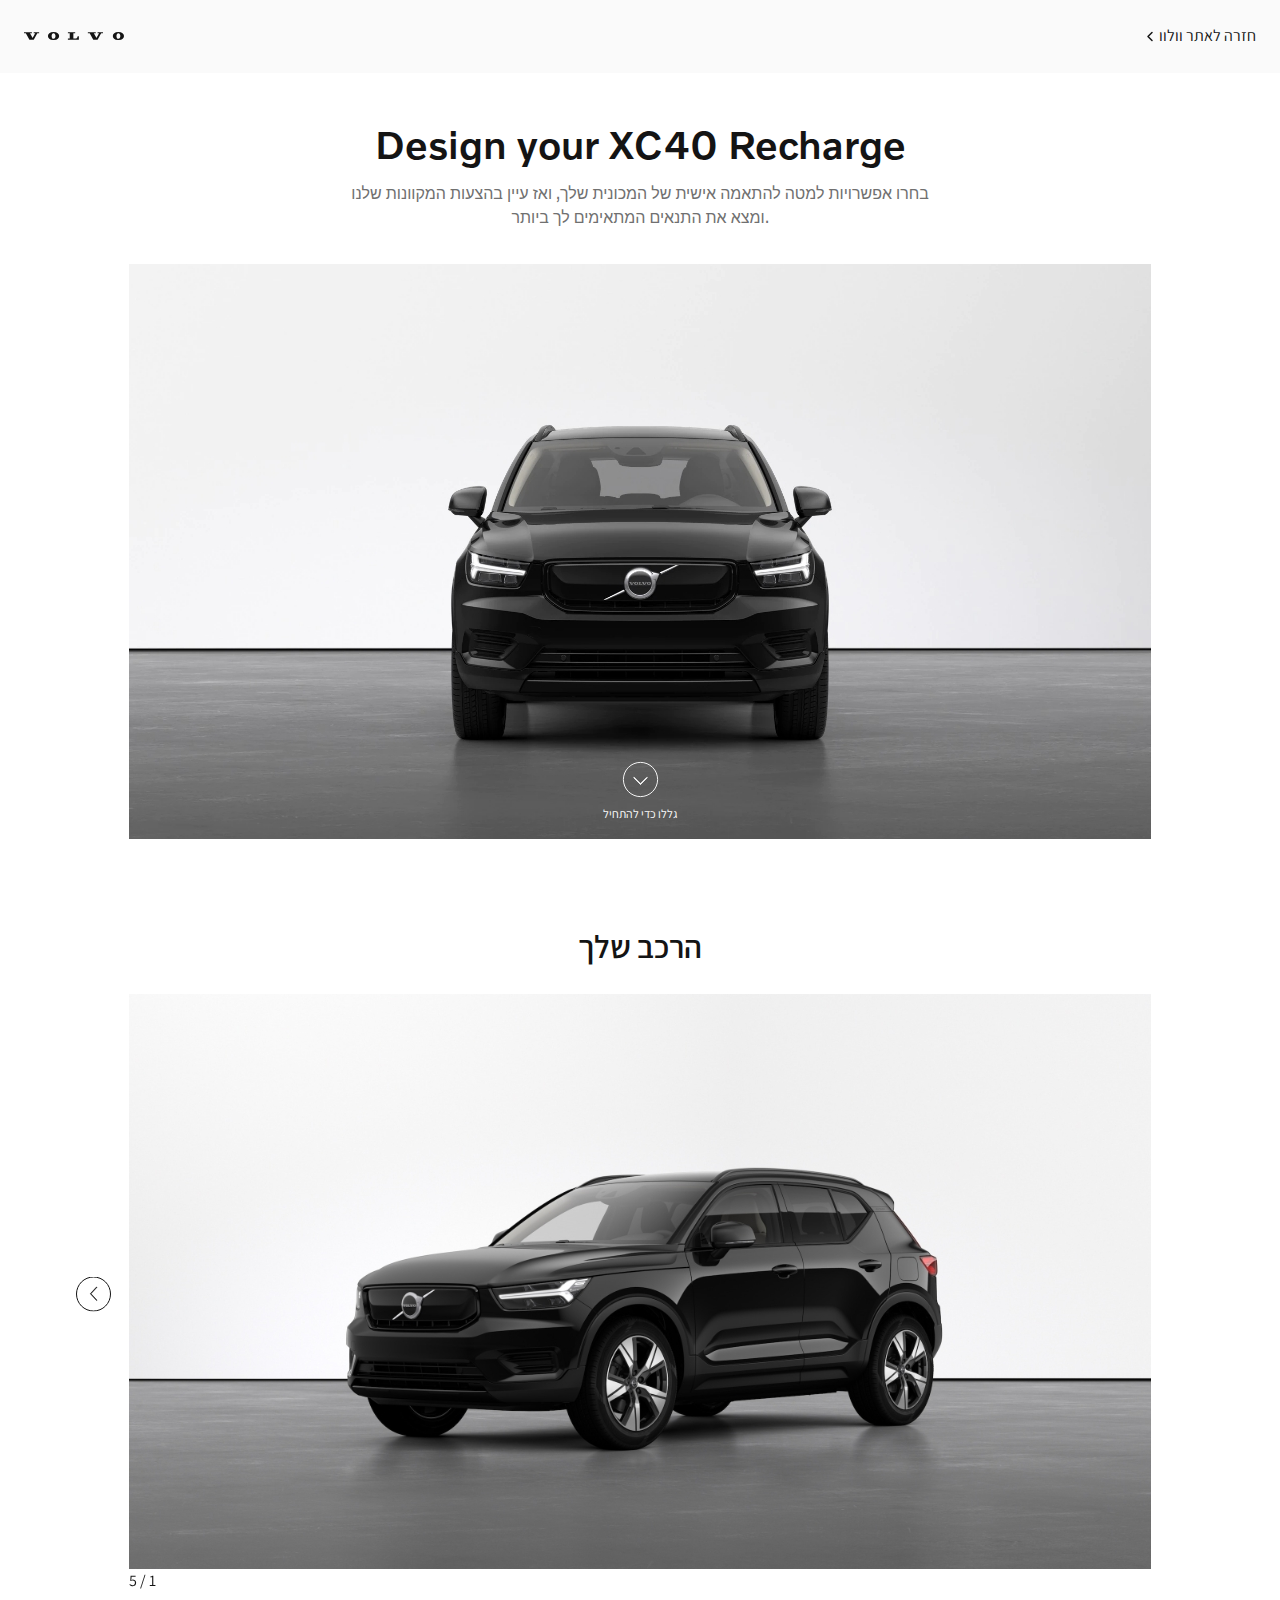
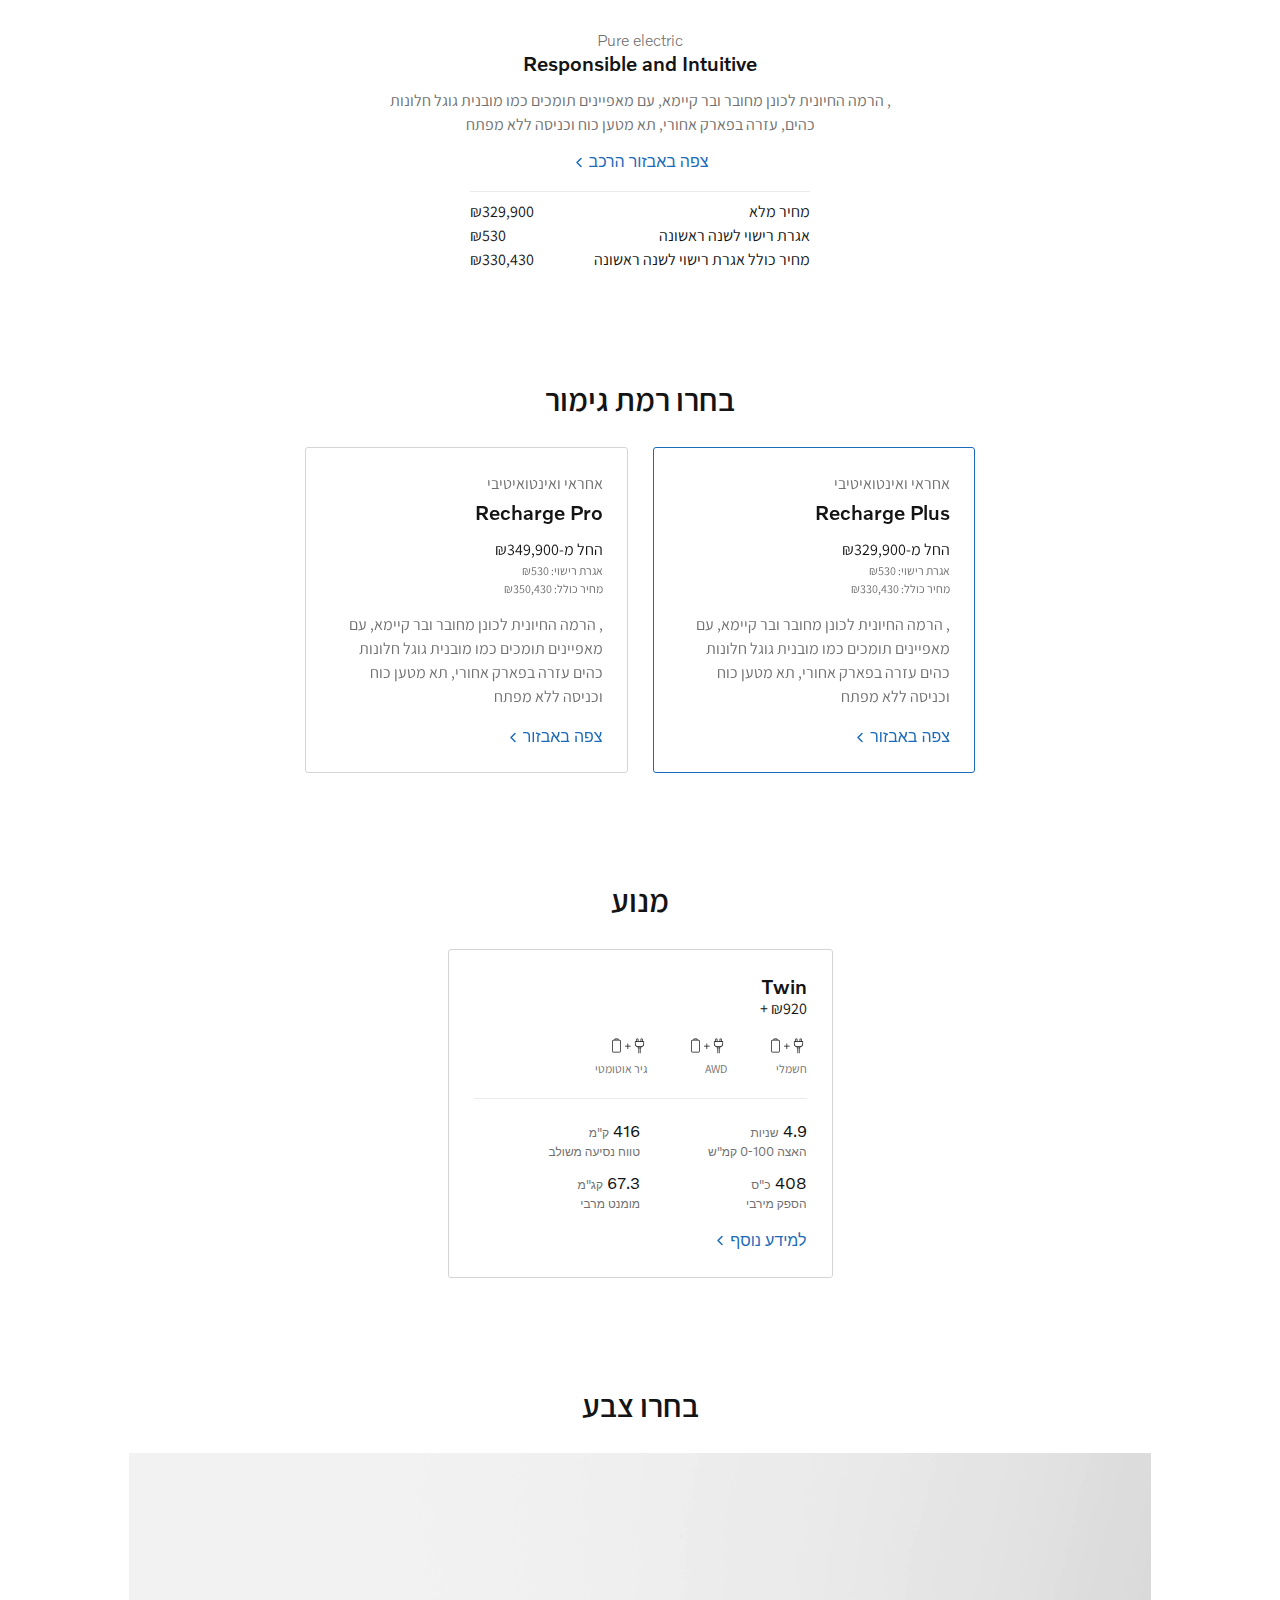
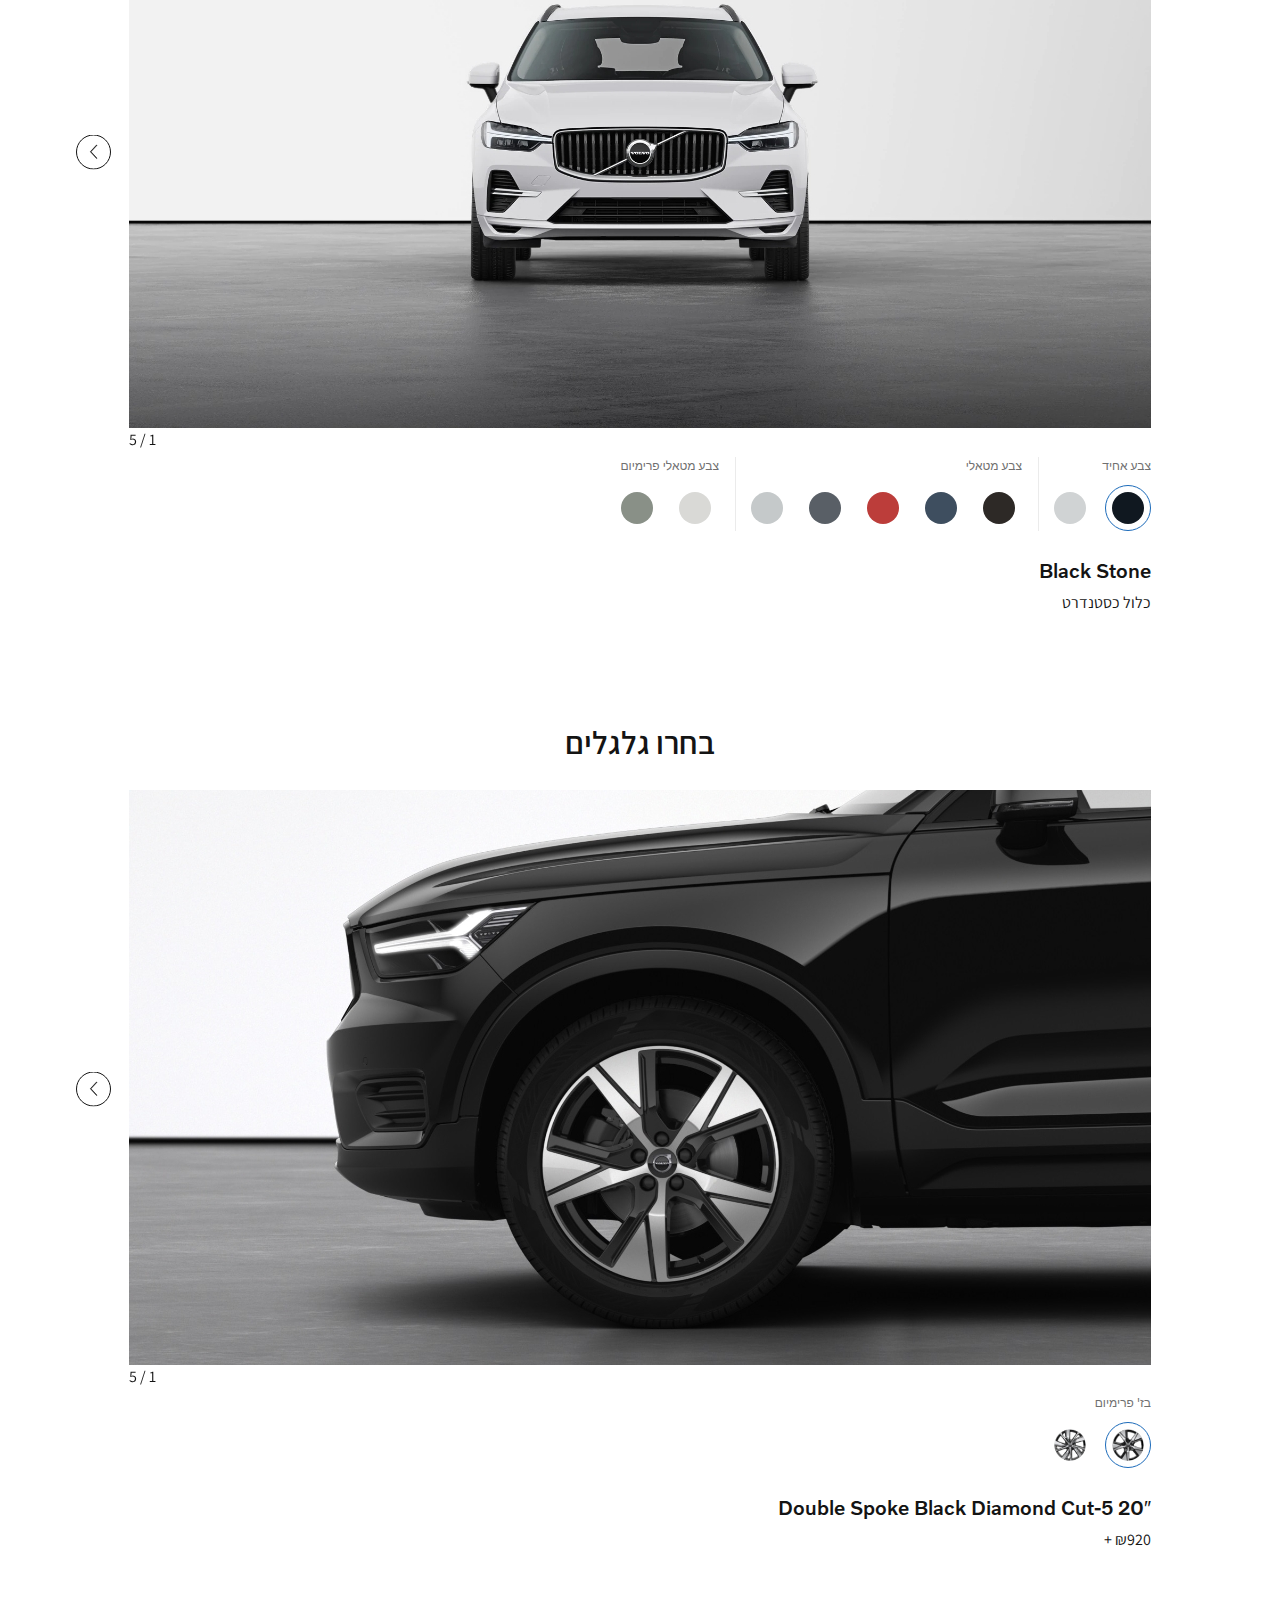
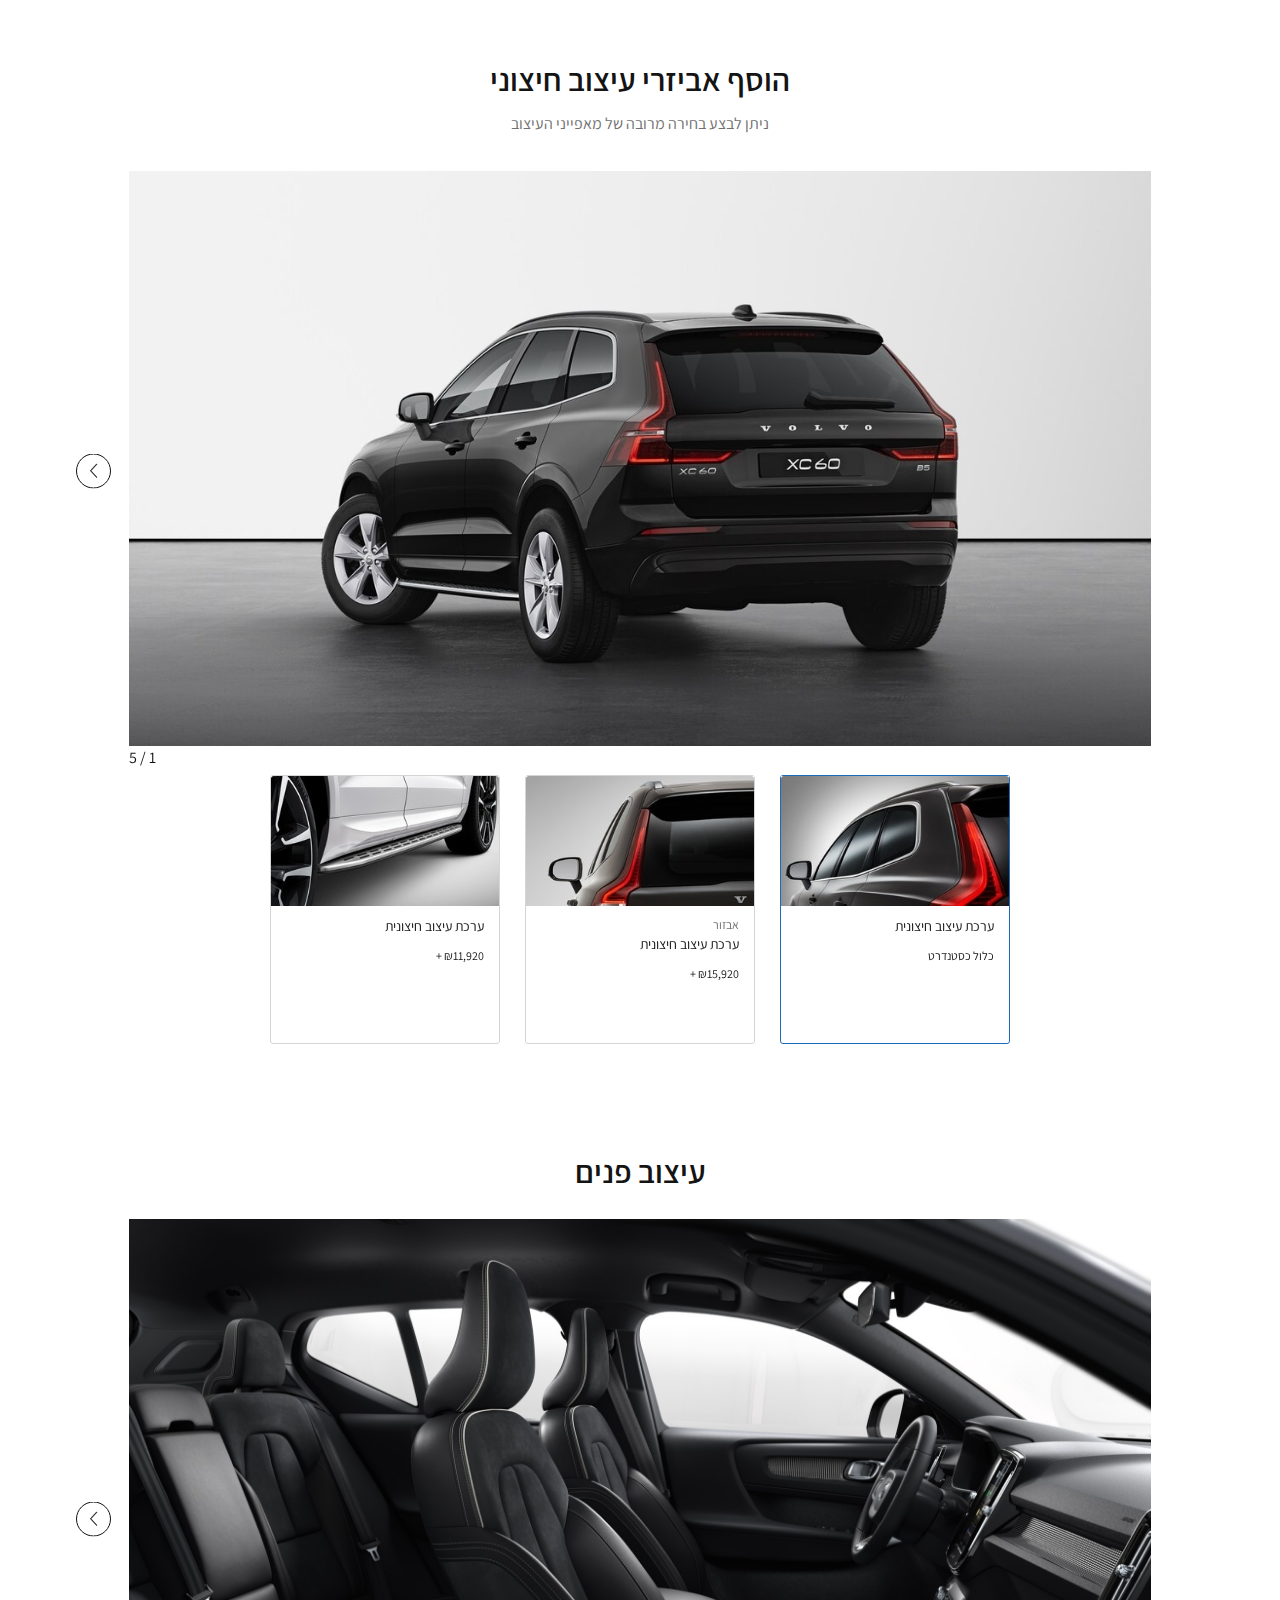
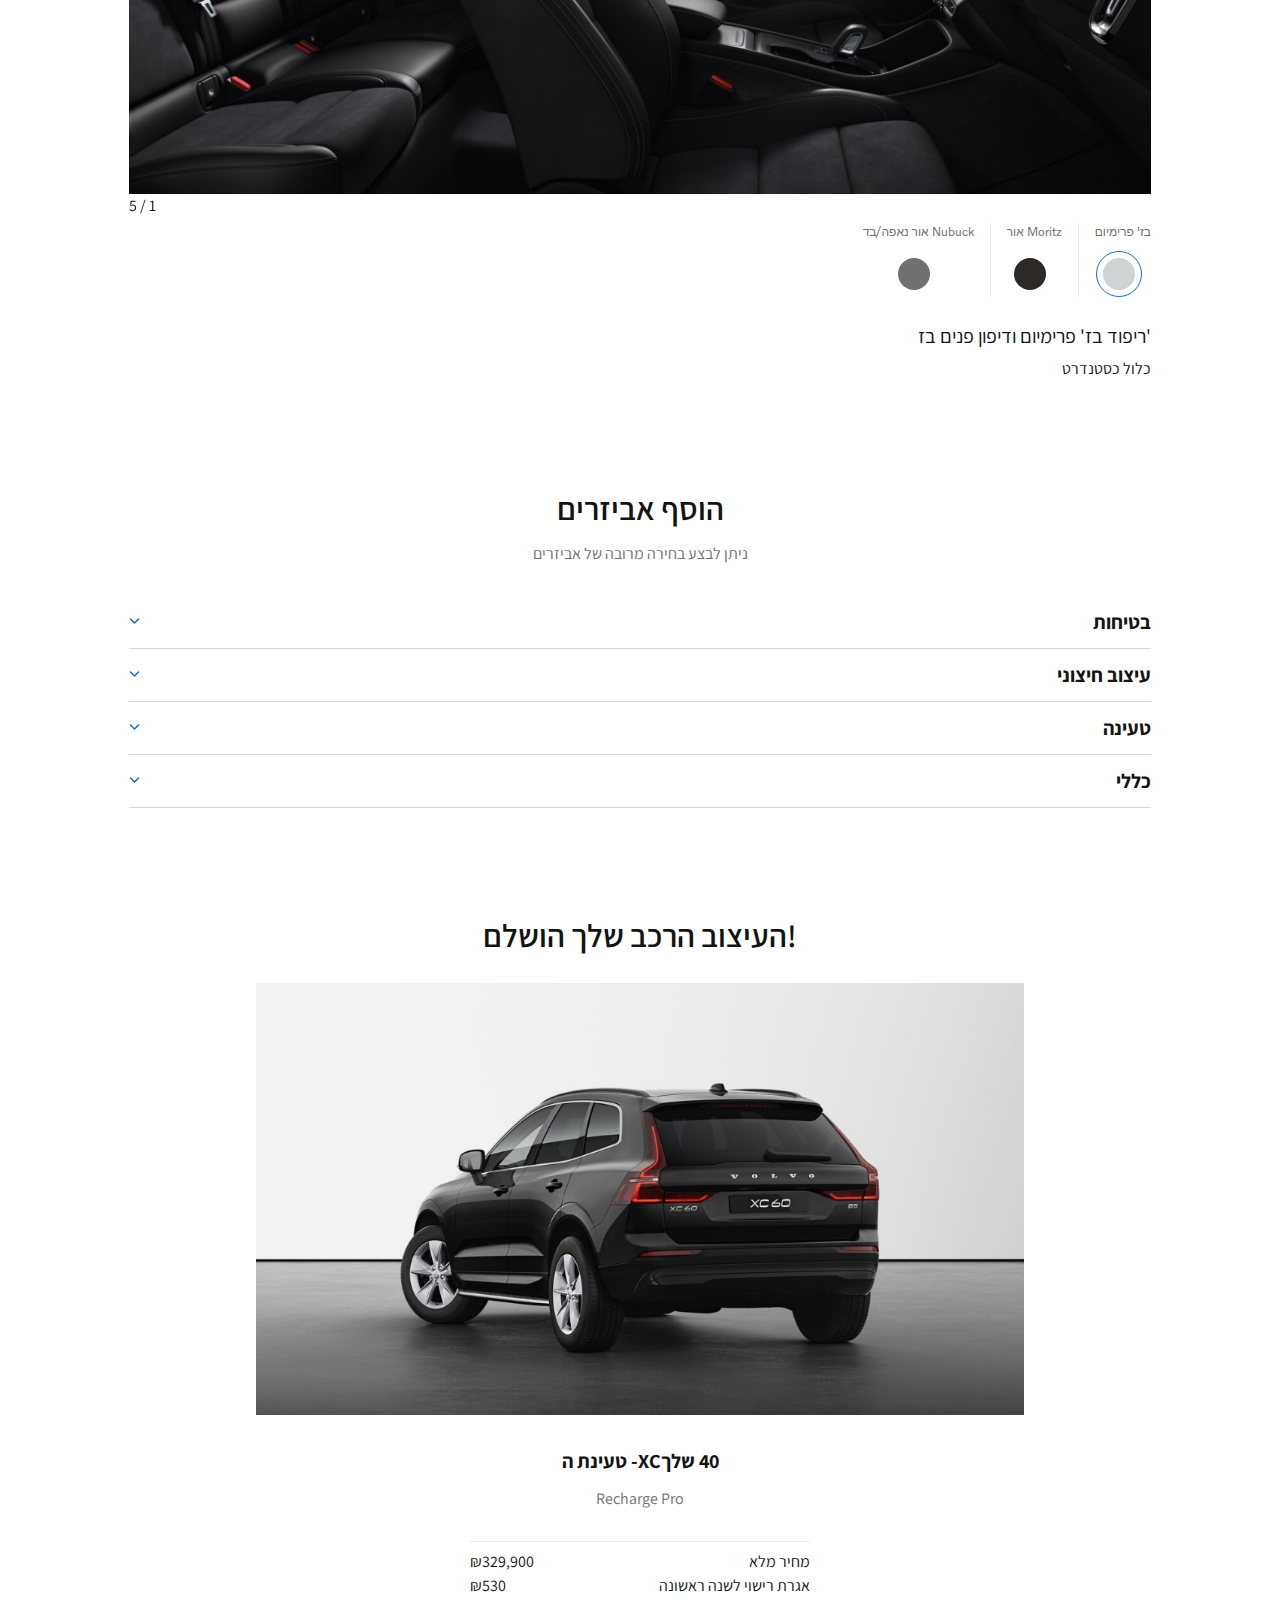
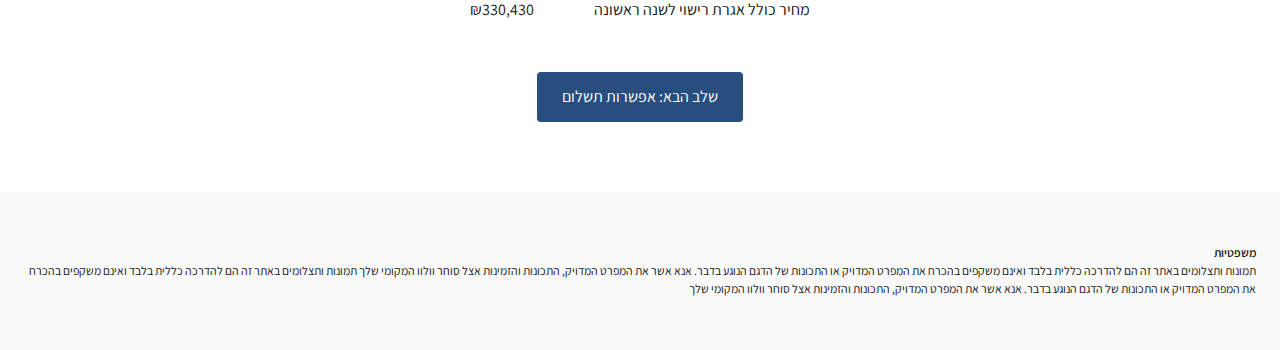
==== commit 2694084c: "[ADD] - Header Price Dropdown" ====
--- a/index.html
+++ b/index.html
@@ -82,6 +82,7 @@
           <div class="header-price">
             <!-- Dropdown -->
             <div class="dropdown">
+              <!-- Toggler -->
               <div class="dropdown-toggler">
                 <span class="p3 text-gray">-החל מ</span>
                 <span class="h3">
@@ -89,15 +90,235 @@
                   /
                   חודש
                   <span>
-                    <svg class="arrow arrow-down" width="11" height="11" fill="none"
-                      xmlns="http://www.w3.org/2000/svg">
+                    <svg class="arrow arrow-down" width="11" height="11" fill="none" xmlns="http://www.w3.org/2000/svg">
                       <path d="M2 1.5l4 4-4 4" stroke-width="1.5" stroke-linecap="round" stroke-linejoin="round"></path>
                     </svg></a>
                   </span>
                 </span>
                 <span class="p3 text-gray">במסלול מימון לפי התקנון</span>
               </div>
+              <!-- Menu -->
               <div class="dropdown-menu">
+                <!-- Header -->
+                <div class="dropdown-header">
+                  <div class="btn-group">
+                    <a href="#" class="btn btn-secondary btn-lg active">תשלום מלא</a>
+                    <a href="#" class="btn btn-secondary btn-lg">מימון + שירות</a>
+                  </div>
+                </div>
+                <!-- Main -->
+                <div class="dropdown-main">
+                  <!-- Design -->
+                  <div class="design">
+                    <h3 class="h2 f-assistant semi-bold">הרכב שלך</h3>
+                    <!-- Full Price -->
+                    <!-- <div class="full-price">
+                      <div class="design-table"> -->
+                    <!-- Group -->
+                    <!-- <div class="group">
+                          <a href="#" class="link p1 f-assistant">הרכב שבחרת</a>
+                          <p class="p1 f-assistant"><span>XC40 Recharge Pro</span><span>₪9,201 +</span></p>
+                        </div> -->
+                    <!-- Group -->
+                    <!-- <div class="group">
+                          <a href="#" class="link p1 f-assistant">רמת גימור</a>
+                          <p class="p1 f-assistant"><span>Recharge Pro</span><span>₪9,201 +</span></p>
+                        </div> -->
+                    <!-- Group -->
+                    <!-- <div class="group">
+                          <a href="#" class="link p1 f-assistant">מנוע</a>
+                          <p class="p1 f-assistant"><span>Twin</span><span>₪12,011 +</span></p>
+                        </div> -->
+                    <!-- Group -->
+                    <!-- <div class="group">
+                          <a href="#" class="link p1 f-assistant">צבע</a>
+                          <p class="p1 f-assistant">Black Stone</p>
+                        </div> -->
+                    <!-- Group -->
+                    <!-- <div class="group">
+                          <a href="#" class="link p1 f-assistant">גלגלים</a>
+                          <p class="p1 f-assistant">20″ 5-Double Spoke Black Diamond Cut</p>
+                        </div> -->
+                    <!-- Group -->
+                    <!-- <div class="group">
+                          <a href="#" class="link p1 f-assistant">אביזרי עיצוב חיצוני</a>
+                          <p class="p1 f-assistant">ערכת עיצוב חיצונית</p>
+                        </div> -->
+                    <!-- Group -->
+                    <!-- <div class="group">
+                          <a href="#" class="link p1 f-assistant">עיצוב פנים</a>
+                          <p class="p1 f-assistant"><span>'ריפוד בז' פרימיום ודיפון פנים בז</span><span>₪920 +</span></p>
+                        </div> -->
+                    <!-- Group -->
+                    <!-- <div class="group">
+                          <a href="#" class="link p1 f-assistant">אבזור אופציונאלי</a>
+                          <p class="p1 f-assistant"><span>משא אופניים לוו גרירה (עד זוגות 3)</span><span>₪920 +</span></p>
+                          <p class="p1 f-assistant"><span>גגון</span><span>₪520 +</span></p>
+                        </div>
+                      </div>
+                    </div> -->
+                    <!-- Subscription -->
+                    <div class="subscription">
+                      <div class="design-table">
+                        <!-- Group -->
+                        <div class="group">
+                          <a href="#" class="link p1 f-assistant semi-bold">הרכב שבחרת</a>
+                          <p class="p1 f-assistant"><span>XC40 Recharge Pro</span><span>₪5,400/חודש</span></p>
+                        </div>
+                        <!-- Group -->
+                        <div class="group">
+                          <a href="#" class="link p1 f-assistant semi-bold">רמת גימור</a>
+                          <p class="p1 f-assistant"><span>Recharge Pro</span><span>₪920 +/חודש</span></p>
+                        </div>
+                        <!-- Group -->
+                        <div class="group">
+                          <a href="#" class="link p1 f-assistant semi-bold">מנוע</a>
+                          <p class="p1 f-assistant"><span>Twin</span><span>₪920 +/חודש</span></p>
+                        </div>
+                        <!-- Group -->
+                        <div class="group">
+                          <a href="#" class="link p1 f-assistant semi-bold">צבע</a>
+                          <p class="p1 f-assistant">Black Stone</p>
+                        </div>
+                        <!-- Group -->
+                        <div class="group">
+                          <a href="#" class="link p1 f-assistant semi-bold">גלגלים</a>
+                          <p class="p1 f-assistant">20″ 5-Double Spoke Black Diamond Cut</p>
+                        </div>
+                        <!-- Group -->
+                        <div class="group">
+                          <a href="#" class="link p1 f-assistant semi-bold">אביזרי עיצוב חיצוני</a>
+                          <p class="p1 f-assistant">ערכת עיצוב חיצונית</p>
+                        </div>
+                        <!-- Group -->
+                        <div class="group">
+                          <a href="#" class="link p1 f-assistant semi-bold">עיצוב פנים</a>
+                          <p class="p1 f-assistant"><span>'ריפוד בז' פרימיום ודיפון פנים בז</span><span>₪920
+                              +/חודש</span></p>
+                        </div>
+                        <!-- Group -->
+                        <div class="group">
+                          <a href="#" class="link p1 f-assistant semi-bold">אבזור אופציונאלי</a>
+                          <p class="p1 f-assistant"><span>משא אופניים לוו גרירה (עד זוגות 3)</span><span>₪920
+                              +/חודש</span></p>
+                          <p class="p1 f-assistant"><span>גגון</span><span>₪920 +/חודש</span></p>
+                        </div>
+                      </div>
+                    </div>
+                  </div>
+                  <!-- Price -->
+                  <div class="price">
+                    <h3 class="h3 f-assistant semi-bold">מחיר</h3>
+                    <!-- Full Price -->
+                    <!-- <div class="full-price">
+                      <p class="p1 f-assistant semi-bold"><span>תשלום מלא</span><span>₪329,900</span></p>
+                      <p class="p1 f-assistant semi-bold"><span>אגרת רישוי לשנה ראשונה</span><span>₪530</span></p>
+                      <p class="p1 f-assistant semi-bold"><span>מחיר כולל אגרת רישוי לשנה ראשונה</span><span>₪330,430</span></p>
+                    </div> -->
+                    <!-- Subscription -->
+                    <div class="subscription">
+                      <p class="p1 f-assistant semi-bold"><span>תשלום חודשי ל-36 חודשים</span><span>₪5,400/חודש</span>
+                      </p>
+                      <p class="p1 f-assistant semi-bold"><span>מקדמה</span><span>₪30,000</span></p>
+                      <p class="p1 f-assistant semi-bold"><span>תשלום בסוף תקופה</span><span>₪60,000</span></p>
+                      <p class="p3 f-assistant text-gray">במסלול מימון + שירות בכפוף </p>
+                    </div>
+                  </div>
+                  <!-- Offer -->
+                  <div class="offer">
+                    <h3 class="h3 f-assistant semi-bold">מה כלול בהצעה</h3>
+                    <ul class="p2 f-assistant">
+                      <!-- Item -->
+                      <li>
+                        <svg xmlns="http://www.w3.org/2000/svg" width="11.609" height="10.251"
+                          viewBox="0 0 11.609 10.251">
+                          <path id="Path_132" data-name="Path 132" d="M2831.343,3292.74l3.062,3.8,6.438-8"
+                            transform="translate(-2830.289 -3287.49)" fill="none" stroke="#141414"
+                            stroke-linecap="round" stroke-width="1.5"></path>
+                        </svg>
+                        התראה של 3 חודשים
+                      </li>
+                      <!-- Item -->
+                      <li>
+                        <svg xmlns="http://www.w3.org/2000/svg" width="11.609" height="10.251"
+                          viewBox="0 0 11.609 10.251">
+                          <path id="Path_132" data-name="Path 132" d="M2831.343,3292.74l3.062,3.8,6.438-8"
+                            transform="translate(-2830.289 -3287.49)" fill="none" stroke="#141414"
+                            stroke-linecap="round" stroke-width="1.5"></path>
+                        </svg>
+                        ללא עלויות נסתרות
+                      </li>
+                      <!-- Item -->
+                      <li>
+                        <svg xmlns="http://www.w3.org/2000/svg" width="11.609" height="10.251"
+                          viewBox="0 0 11.609 10.251">
+                          <path id="Path_132" data-name="Path 132" d="M2831.343,3292.74l3.062,3.8,6.438-8"
+                            transform="translate(-2830.289 -3287.49)" fill="none" stroke="#141414"
+                            stroke-linecap="round" stroke-width="1.5"></path>
+                        </svg>
+                        הכל כלול
+                      </li>
+                      <!-- Item -->
+                      <li>
+                        <svg xmlns="http://www.w3.org/2000/svg" width="11.609" height="10.251"
+                          viewBox="0 0 11.609 10.251">
+                          <path id="Path_132" data-name="Path 132" d="M2831.343,3292.74l3.062,3.8,6.438-8"
+                            transform="translate(-2830.289 -3287.49)" fill="none" stroke="#141414"
+                            stroke-linecap="round" stroke-width="1.5"></path>
+                        </svg>
+                        תקופת ניסיון ראשונה של 30 יום
+                      </li>
+                      <!-- Item -->
+                      <li>
+                        <svg xmlns="http://www.w3.org/2000/svg" width="11.609" height="10.251"
+                          viewBox="0 0 11.609 10.251">
+                          <path id="Path_132" data-name="Path 132" d="M2831.343,3292.74l3.062,3.8,6.438-8"
+                            transform="translate(-2830.289 -3287.49)" fill="none" stroke="#141414"
+                            stroke-linecap="round" stroke-width="1.5"></path>
+                        </svg>
+                        תחזוקת שירות
+                      </li>
+                    </ul>
+                    <a href="#" class="link p1">
+                      לצפיה בפרטי ההצעה
+                      <svg class="arrow arrow-left" width="11" height="11" fill="none"
+                        xmlns="http://www.w3.org/2000/svg">
+                        <path d="M2 1.5l4 4-4 4" stroke-width="1.5" stroke-linecap="round" stroke-linejoin="round">
+                        </path>
+                      </svg>
+                    </a>
+                  </div>
+                  <!-- Insurance -->
+                  <div class="insurance">
+                    <p class="p1 f-assistance">אפשרות הוספת חבילת ביטוח</p>
+                    <a href="#" class="link p1">
+                      לפרטים על חבילת הביטוח
+                      <svg class="arrow arrow-left" width="11" height="11" fill="none"
+                        xmlns="http://www.w3.org/2000/svg">
+                        <path d="M2 1.5l4 4-4 4" stroke-width="1.5" stroke-linecap="round" stroke-linejoin="round">
+                        </path>
+                      </svg>
+                    </a>
+                  </div>
+                  <!-- Additional Details -->
+                  <div class="additional-details">
+                    <p class="p1 f-assistant">דרג זיהום <span class="p-level level-1">1</span></p>
+                    <p class="p1 f-assistant">רמת איבזור בטיחותי <span class="s-level s-level-7">7</span></p>
+                    <a href="#" class="p1 f-assistant">volvocars.co.il :לפרטים</a>
+                  </div>
+                </div>
+                <!-- Footer -->
+                <div class="dropdown-footer">
+                  <p class="p3 f-assistant semi-bold">
+                    משפטיות
+                  </p>
+                  <p class="p3 f-assistant">
+                    תמונות ותצלומים באתר זה הם להדרכה כללית בלבד ואינם משקפים בהכרח את המפרט המדויק או התכונות של הדגם
+                    הנוגע בדבר. אנא אשר את המפרט המדויק, התכונות והזמינות אצל סוחר וולוו המקומי שלך תמונות ותצלומים באתר
+                    זה הם להדרכה כללית בלבד ואינם משקפים בהכרח את המפרט המדויק או התכונות של הדגם הנוגע בדבר. אנא אשר את
+                    המפרט המדויק, התכונות והזמינות אצל סוחר וולוו המקומי שלך
+                  </p>
+                </div>
               </div>
             </div>
           </div>
@@ -222,7 +443,7 @@
                 <p class="p3 f-assistant text-gray">אגרת רישוי: ₪530</p>
                 <p class="p3 f-assistant text-gray">מחיר כולל: ₪330,430</p>
                 <p class="p1 f-assistant text-gray description">, הרמה החיונית לכונן מחובר ובר קיימא, עם
-                  מאפיינים תומכים כמו מובנית גוגל חלונות כהים 
+                  מאפיינים תומכים כמו מובנית גוגל חלונות כהים
                   עזרה בפארק אחורי, תא מטען כוח
                   וכניסה ללא מפתח</p>
                 <a href="#" class="link p1">
@@ -303,15 +524,30 @@
           <!-- Info -->
           <ul class="info-1">
             <li>
-              <svg viewBox="0 0 56 24" class="gd ge gf gg gi ht"><path fill-rule="evenodd" clip-rule="evenodd" d="M9 4H8a2 2 0 00-2 2v14a2 2 0 002 2h8a2 2 0 002-2V6a2 2 0 00-2-2h-1v-.5A1.5 1.5 0 0013.5 2h-3A1.5 1.5 0 009 3.5V4zm1 0h4v-.5a.5.5 0 00-.5-.5h-3a.5.5 0 00-.5.5V4zM8 5a1 1 0 00-1 1v14a1 1 0 001 1h8a1 1 0 001-1V6a1 1 0 00-1-1H8zM42 3h-1v3h1V3zm-2 0v3h-2v4a4 4 0 004 4v2h1v7h1v-7h1v7h1v-7h1v-2a4 4 0 004-4V6h-2V3a1 1 0 00-1-1h-1a1 1 0 00-1 1v3h-3V3a1 1 0 00-1-1h-1a1 1 0 00-1 1zm3 12h3v-1h-3v1zm0-2h-1a3 3 0 01-3-3V7h11v3a3 3 0 01-3 3h-4zm4-7h1V3h-1v3z" fill="currentColor"></path><path d="M28.52 17v-3.556H32v-.92h-3.48V9h-1.04v3.525H24v.92h3.48V17h1.04z" fill="currentColor"></path></svg>
+              <svg viewBox="0 0 56 24" class="gd ge gf gg gi ht">
+                <path fill-rule="evenodd" clip-rule="evenodd"
+                  d="M9 4H8a2 2 0 00-2 2v14a2 2 0 002 2h8a2 2 0 002-2V6a2 2 0 00-2-2h-1v-.5A1.5 1.5 0 0013.5 2h-3A1.5 1.5 0 009 3.5V4zm1 0h4v-.5a.5.5 0 00-.5-.5h-3a.5.5 0 00-.5.5V4zM8 5a1 1 0 00-1 1v14a1 1 0 001 1h8a1 1 0 001-1V6a1 1 0 00-1-1H8zM42 3h-1v3h1V3zm-2 0v3h-2v4a4 4 0 004 4v2h1v7h1v-7h1v7h1v-7h1v-2a4 4 0 004-4V6h-2V3a1 1 0 00-1-1h-1a1 1 0 00-1 1v3h-3V3a1 1 0 00-1-1h-1a1 1 0 00-1 1zm3 12h3v-1h-3v1zm0-2h-1a3 3 0 01-3-3V7h11v3a3 3 0 01-3 3h-4zm4-7h1V3h-1v3z"
+                  fill="currentColor"></path>
+                <path d="M28.52 17v-3.556H32v-.92h-3.48V9h-1.04v3.525H24v.92h3.48V17h1.04z" fill="currentColor"></path>
+              </svg>
               <p class="p3 f-assistant text-gray">חשמלי</p>
             </li>
             <li>
-              <svg viewBox="0 0 56 24" class="gd ge gf gg gi ht"><path fill-rule="evenodd" clip-rule="evenodd" d="M9 4H8a2 2 0 00-2 2v14a2 2 0 002 2h8a2 2 0 002-2V6a2 2 0 00-2-2h-1v-.5A1.5 1.5 0 0013.5 2h-3A1.5 1.5 0 009 3.5V4zm1 0h4v-.5a.5.5 0 00-.5-.5h-3a.5.5 0 00-.5.5V4zM8 5a1 1 0 00-1 1v14a1 1 0 001 1h8a1 1 0 001-1V6a1 1 0 00-1-1H8zM42 3h-1v3h1V3zm-2 0v3h-2v4a4 4 0 004 4v2h1v7h1v-7h1v7h1v-7h1v-2a4 4 0 004-4V6h-2V3a1 1 0 00-1-1h-1a1 1 0 00-1 1v3h-3V3a1 1 0 00-1-1h-1a1 1 0 00-1 1zm3 12h3v-1h-3v1zm0-2h-1a3 3 0 01-3-3V7h11v3a3 3 0 01-3 3h-4zm4-7h1V3h-1v3z" fill="currentColor"></path><path d="M28.52 17v-3.556H32v-.92h-3.48V9h-1.04v3.525H24v.92h3.48V17h1.04z" fill="currentColor"></path></svg>
+              <svg viewBox="0 0 56 24" class="gd ge gf gg gi ht">
+                <path fill-rule="evenodd" clip-rule="evenodd"
+                  d="M9 4H8a2 2 0 00-2 2v14a2 2 0 002 2h8a2 2 0 002-2V6a2 2 0 00-2-2h-1v-.5A1.5 1.5 0 0013.5 2h-3A1.5 1.5 0 009 3.5V4zm1 0h4v-.5a.5.5 0 00-.5-.5h-3a.5.5 0 00-.5.5V4zM8 5a1 1 0 00-1 1v14a1 1 0 001 1h8a1 1 0 001-1V6a1 1 0 00-1-1H8zM42 3h-1v3h1V3zm-2 0v3h-2v4a4 4 0 004 4v2h1v7h1v-7h1v7h1v-7h1v-2a4 4 0 004-4V6h-2V3a1 1 0 00-1-1h-1a1 1 0 00-1 1v3h-3V3a1 1 0 00-1-1h-1a1 1 0 00-1 1zm3 12h3v-1h-3v1zm0-2h-1a3 3 0 01-3-3V7h11v3a3 3 0 01-3 3h-4zm4-7h1V3h-1v3z"
+                  fill="currentColor"></path>
+                <path d="M28.52 17v-3.556H32v-.92h-3.48V9h-1.04v3.525H24v.92h3.48V17h1.04z" fill="currentColor"></path>
+              </svg>
               <p class="p3 f-assistant text-gray">AWD</p>
             </li>
             <li>
-              <svg viewBox="0 0 56 24" class="gd ge gf gg gi ht"><path fill-rule="evenodd" clip-rule="evenodd" d="M9 4H8a2 2 0 00-2 2v14a2 2 0 002 2h8a2 2 0 002-2V6a2 2 0 00-2-2h-1v-.5A1.5 1.5 0 0013.5 2h-3A1.5 1.5 0 009 3.5V4zm1 0h4v-.5a.5.5 0 00-.5-.5h-3a.5.5 0 00-.5.5V4zM8 5a1 1 0 00-1 1v14a1 1 0 001 1h8a1 1 0 001-1V6a1 1 0 00-1-1H8zM42 3h-1v3h1V3zm-2 0v3h-2v4a4 4 0 004 4v2h1v7h1v-7h1v7h1v-7h1v-2a4 4 0 004-4V6h-2V3a1 1 0 00-1-1h-1a1 1 0 00-1 1v3h-3V3a1 1 0 00-1-1h-1a1 1 0 00-1 1zm3 12h3v-1h-3v1zm0-2h-1a3 3 0 01-3-3V7h11v3a3 3 0 01-3 3h-4zm4-7h1V3h-1v3z" fill="currentColor"></path><path d="M28.52 17v-3.556H32v-.92h-3.48V9h-1.04v3.525H24v.92h3.48V17h1.04z" fill="currentColor"></path></svg>
+              <svg viewBox="0 0 56 24" class="gd ge gf gg gi ht">
+                <path fill-rule="evenodd" clip-rule="evenodd"
+                  d="M9 4H8a2 2 0 00-2 2v14a2 2 0 002 2h8a2 2 0 002-2V6a2 2 0 00-2-2h-1v-.5A1.5 1.5 0 0013.5 2h-3A1.5 1.5 0 009 3.5V4zm1 0h4v-.5a.5.5 0 00-.5-.5h-3a.5.5 0 00-.5.5V4zM8 5a1 1 0 00-1 1v14a1 1 0 001 1h8a1 1 0 001-1V6a1 1 0 00-1-1H8zM42 3h-1v3h1V3zm-2 0v3h-2v4a4 4 0 004 4v2h1v7h1v-7h1v7h1v-7h1v-2a4 4 0 004-4V6h-2V3a1 1 0 00-1-1h-1a1 1 0 00-1 1v3h-3V3a1 1 0 00-1-1h-1a1 1 0 00-1 1zm3 12h3v-1h-3v1zm0-2h-1a3 3 0 01-3-3V7h11v3a3 3 0 01-3 3h-4zm4-7h1V3h-1v3z"
+                  fill="currentColor"></path>
+                <path d="M28.52 17v-3.556H32v-.92h-3.48V9h-1.04v3.525H24v.92h3.48V17h1.04z" fill="currentColor"></path>
+              </svg>
               <p class="p3 f-assistant text-gray">גיר אוטומטי</p>
             </li>
           </ul>
@@ -345,8 +581,8 @@
         <!-- <div class="text">
           <h3 class="h3 medium">Twin</h3>
           <p class="p1 f-assistant">₪920 +/חודש</p> -->
-          <!-- Info -->
-          <!-- <ul class="info-1">
+        <!-- Info -->
+        <!-- <ul class="info-1">
             <li>
               <svg viewBox="0 0 56 24" class="gd ge gf gg gi ht"><path fill-rule="evenodd" clip-rule="evenodd" d="M9 4H8a2 2 0 00-2 2v14a2 2 0 002 2h8a2 2 0 002-2V6a2 2 0 00-2-2h-1v-.5A1.5 1.5 0 0013.5 2h-3A1.5 1.5 0 009 3.5V4zm1 0h4v-.5a.5.5 0 00-.5-.5h-3a.5.5 0 00-.5.5V4zM8 5a1 1 0 00-1 1v14a1 1 0 001 1h8a1 1 0 001-1V6a1 1 0 00-1-1H8zM42 3h-1v3h1V3zm-2 0v3h-2v4a4 4 0 004 4v2h1v7h1v-7h1v7h1v-7h1v-2a4 4 0 004-4V6h-2V3a1 1 0 00-1-1h-1a1 1 0 00-1 1v3h-3V3a1 1 0 00-1-1h-1a1 1 0 00-1 1zm3 12h3v-1h-3v1zm0-2h-1a3 3 0 01-3-3V7h11v3a3 3 0 01-3 3h-4zm4-7h1V3h-1v3z" fill="currentColor"></path><path d="M28.52 17v-3.556H32v-.92h-3.48V9h-1.04v3.525H24v.92h3.48V17h1.04z" fill="currentColor"></path></svg>
               <p class="p3 f-assistant text-gray">חשמלי</p>
@@ -360,8 +596,8 @@
               <p class="p3 f-assistant text-gray">גיר אוטומטי</p>
             </li>
           </ul> -->
-          <!-- Info -->
-          <!-- <ul class="info-2">
+        <!-- Info -->
+        <!-- <ul class="info-2">
             <li>
               <p class="p1">4.9 <span class="p3 text-gray">שניות</span></p>
               <p class="p3 text-gray">האצה 0-100 קמ"ש</p>
@@ -746,8 +982,10 @@
                       <div>
                         <a href="#" class="link p3">
                           למידע נוסף
-                          <svg class="arrow arrow-left" width="11" height="11" fill="none" xmlns="http://www.w3.org/2000/svg">
-                            <path d="M2 1.5l4 4-4 4" stroke-width="1.5" stroke-linecap="round" stroke-linejoin="round"></path>
+                          <svg class="arrow arrow-left" width="11" height="11" fill="none"
+                            xmlns="http://www.w3.org/2000/svg">
+                            <path d="M2 1.5l4 4-4 4" stroke-width="1.5" stroke-linecap="round" stroke-linejoin="round">
+                            </path>
                           </svg>
                         </a>
                         <p class="p3 f-assistant text-gray">אביזר</p>
@@ -769,8 +1007,10 @@
                       <div>
                         <a href="#" class="link p3">
                           למידע נוסף
-                          <svg class="arrow arrow-left" width="11" height="11" fill="none" xmlns="http://www.w3.org/2000/svg">
-                            <path d="M2 1.5l4 4-4 4" stroke-width="1.5" stroke-linecap="round" stroke-linejoin="round"></path>
+                          <svg class="arrow arrow-left" width="11" height="11" fill="none"
+                            xmlns="http://www.w3.org/2000/svg">
+                            <path d="M2 1.5l4 4-4 4" stroke-width="1.5" stroke-linecap="round" stroke-linejoin="round">
+                            </path>
                           </svg>
                         </a>
                         <p class="p3 f-assistant text-gray">אביזר</p>
@@ -793,8 +1033,10 @@
                       <div>
                         <a href="#" class="link p3">
                           למידע נוסף
-                          <svg class="arrow arrow-left" width="11" height="11" fill="none" xmlns="http://www.w3.org/2000/svg">
-                            <path d="M2 1.5l4 4-4 4" stroke-width="1.5" stroke-linecap="round" stroke-linejoin="round"></path>
+                          <svg class="arrow arrow-left" width="11" height="11" fill="none"
+                            xmlns="http://www.w3.org/2000/svg">
+                            <path d="M2 1.5l4 4-4 4" stroke-width="1.5" stroke-linecap="round" stroke-linejoin="round">
+                            </path>
                           </svg>
                         </a>
                         <p class="p3 f-assistant text-gray">אביזר</p>
@@ -817,8 +1059,10 @@
                       <div>
                         <a href="#" class="link p3">
                           למידע נוסף
-                          <svg class="arrow arrow-left" width="11" height="11" fill="none" xmlns="http://www.w3.org/2000/svg">
-                            <path d="M2 1.5l4 4-4 4" stroke-width="1.5" stroke-linecap="round" stroke-linejoin="round"></path>
+                          <svg class="arrow arrow-left" width="11" height="11" fill="none"
+                            xmlns="http://www.w3.org/2000/svg">
+                            <path d="M2 1.5l4 4-4 4" stroke-width="1.5" stroke-linecap="round" stroke-linejoin="round">
+                            </path>
                           </svg>
                         </a>
                         <p class="p3 f-assistant text-gray">אביזר</p>
@@ -841,8 +1085,10 @@
                       <div>
                         <a href="#" class="link p3">
                           למידע נוסף
-                          <svg class="arrow arrow-left" width="11" height="11" fill="none" xmlns="http://www.w3.org/2000/svg">
-                            <path d="M2 1.5l4 4-4 4" stroke-width="1.5" stroke-linecap="round" stroke-linejoin="round"></path>
+                          <svg class="arrow arrow-left" width="11" height="11" fill="none"
+                            xmlns="http://www.w3.org/2000/svg">
+                            <path d="M2 1.5l4 4-4 4" stroke-width="1.5" stroke-linecap="round" stroke-linejoin="round">
+                            </path>
                           </svg>
                         </a>
                         <p class="p3 f-assistant text-gray">אביזר</p>
@@ -865,8 +1111,10 @@
                       <div>
                         <a href="#" class="link p3">
                           למידע נוסף
-                          <svg class="arrow arrow-left" width="11" height="11" fill="none" xmlns="http://www.w3.org/2000/svg">
-                            <path d="M2 1.5l4 4-4 4" stroke-width="1.5" stroke-linecap="round" stroke-linejoin="round"></path>
+                          <svg class="arrow arrow-left" width="11" height="11" fill="none"
+                            xmlns="http://www.w3.org/2000/svg">
+                            <path d="M2 1.5l4 4-4 4" stroke-width="1.5" stroke-linecap="round" stroke-linejoin="round">
+                            </path>
                           </svg>
                         </a>
                         <p class="p3 f-assistant text-gray">אביזר</p>
@@ -903,8 +1151,10 @@
                       <div>
                         <a href="#" class="link p3">
                           למידע נוסף
-                          <svg class="arrow arrow-left" width="11" height="11" fill="none" xmlns="http://www.w3.org/2000/svg">
-                            <path d="M2 1.5l4 4-4 4" stroke-width="1.5" stroke-linecap="round" stroke-linejoin="round"></path>
+                          <svg class="arrow arrow-left" width="11" height="11" fill="none"
+                            xmlns="http://www.w3.org/2000/svg">
+                            <path d="M2 1.5l4 4-4 4" stroke-width="1.5" stroke-linecap="round" stroke-linejoin="round">
+                            </path>
                           </svg>
                         </a>
                         <p class="p3 f-assistant text-gray">אביזר</p>
@@ -926,8 +1176,10 @@
                       <div>
                         <a href="#" class="link p3">
                           למידע נוסף
-                          <svg class="arrow arrow-left" width="11" height="11" fill="none" xmlns="http://www.w3.org/2000/svg">
-                            <path d="M2 1.5l4 4-4 4" stroke-width="1.5" stroke-linecap="round" stroke-linejoin="round"></path>
+                          <svg class="arrow arrow-left" width="11" height="11" fill="none"
+                            xmlns="http://www.w3.org/2000/svg">
+                            <path d="M2 1.5l4 4-4 4" stroke-width="1.5" stroke-linecap="round" stroke-linejoin="round">
+                            </path>
                           </svg>
                         </a>
                         <p class="p3 f-assistant text-gray">אביזר</p>
@@ -950,8 +1202,10 @@
                       <div>
                         <a href="#" class="link p3">
                           למידע נוסף
-                          <svg class="arrow arrow-left" width="11" height="11" fill="none" xmlns="http://www.w3.org/2000/svg">
-                            <path d="M2 1.5l4 4-4 4" stroke-width="1.5" stroke-linecap="round" stroke-linejoin="round"></path>
+                          <svg class="arrow arrow-left" width="11" height="11" fill="none"
+                            xmlns="http://www.w3.org/2000/svg">
+                            <path d="M2 1.5l4 4-4 4" stroke-width="1.5" stroke-linecap="round" stroke-linejoin="round">
+                            </path>
                           </svg>
                         </a>
                         <p class="p3 f-assistant text-gray">אביזר</p>
@@ -974,8 +1228,10 @@
                       <div>
                         <a href="#" class="link p3">
                           למידע נוסף
-                          <svg class="arrow arrow-left" width="11" height="11" fill="none" xmlns="http://www.w3.org/2000/svg">
-                            <path d="M2 1.5l4 4-4 4" stroke-width="1.5" stroke-linecap="round" stroke-linejoin="round"></path>
+                          <svg class="arrow arrow-left" width="11" height="11" fill="none"
+                            xmlns="http://www.w3.org/2000/svg">
+                            <path d="M2 1.5l4 4-4 4" stroke-width="1.5" stroke-linecap="round" stroke-linejoin="round">
+                            </path>
                           </svg>
                         </a>
                         <p class="p3 f-assistant text-gray">אביזר</p>
@@ -998,8 +1254,10 @@
                       <div>
                         <a href="#" class="link p3">
                           למידע נוסף
-                          <svg class="arrow arrow-left" width="11" height="11" fill="none" xmlns="http://www.w3.org/2000/svg">
-                            <path d="M2 1.5l4 4-4 4" stroke-width="1.5" stroke-linecap="round" stroke-linejoin="round"></path>
+                          <svg class="arrow arrow-left" width="11" height="11" fill="none"
+                            xmlns="http://www.w3.org/2000/svg">
+                            <path d="M2 1.5l4 4-4 4" stroke-width="1.5" stroke-linecap="round" stroke-linejoin="round">
+                            </path>
                           </svg>
                         </a>
                         <p class="p3 f-assistant text-gray">אביזר</p>
@@ -1022,8 +1280,10 @@
                       <div>
                         <a href="#" class="link p3">
                           למידע נוסף
-                          <svg class="arrow arrow-left" width="11" height="11" fill="none" xmlns="http://www.w3.org/2000/svg">
-                            <path d="M2 1.5l4 4-4 4" stroke-width="1.5" stroke-linecap="round" stroke-linejoin="round"></path>
+                          <svg class="arrow arrow-left" width="11" height="11" fill="none"
+                            xmlns="http://www.w3.org/2000/svg">
+                            <path d="M2 1.5l4 4-4 4" stroke-width="1.5" stroke-linecap="round" stroke-linejoin="round">
+                            </path>
                           </svg>
                         </a>
                         <p class="p3 f-assistant text-gray">אביזר</p>
@@ -1060,8 +1320,10 @@
                       <div>
                         <a href="#" class="link p3">
                           למידע נוסף
-                          <svg class="arrow arrow-left" width="11" height="11" fill="none" xmlns="http://www.w3.org/2000/svg">
-                            <path d="M2 1.5l4 4-4 4" stroke-width="1.5" stroke-linecap="round" stroke-linejoin="round"></path>
+                          <svg class="arrow arrow-left" width="11" height="11" fill="none"
+                            xmlns="http://www.w3.org/2000/svg">
+                            <path d="M2 1.5l4 4-4 4" stroke-width="1.5" stroke-linecap="round" stroke-linejoin="round">
+                            </path>
                           </svg>
                         </a>
                         <p class="p3 f-assistant text-gray">אביזר</p>
@@ -1083,8 +1345,10 @@
                       <div>
                         <a href="#" class="link p3">
                           למידע נוסף
-                          <svg class="arrow arrow-left" width="11" height="11" fill="none" xmlns="http://www.w3.org/2000/svg">
-                            <path d="M2 1.5l4 4-4 4" stroke-width="1.5" stroke-linecap="round" stroke-linejoin="round"></path>
+                          <svg class="arrow arrow-left" width="11" height="11" fill="none"
+                            xmlns="http://www.w3.org/2000/svg">
+                            <path d="M2 1.5l4 4-4 4" stroke-width="1.5" stroke-linecap="round" stroke-linejoin="round">
+                            </path>
                           </svg>
                         </a>
                         <p class="p3 f-assistant text-gray">אביזר</p>
@@ -1107,8 +1371,10 @@
                       <div>
                         <a href="#" class="link p3">
                           למידע נוסף
-                          <svg class="arrow arrow-left" width="11" height="11" fill="none" xmlns="http://www.w3.org/2000/svg">
-                            <path d="M2 1.5l4 4-4 4" stroke-width="1.5" stroke-linecap="round" stroke-linejoin="round"></path>
+                          <svg class="arrow arrow-left" width="11" height="11" fill="none"
+                            xmlns="http://www.w3.org/2000/svg">
+                            <path d="M2 1.5l4 4-4 4" stroke-width="1.5" stroke-linecap="round" stroke-linejoin="round">
+                            </path>
                           </svg>
                         </a>
                         <p class="p3 f-assistant text-gray">אביזר</p>
@@ -1131,8 +1397,10 @@
                       <div>
                         <a href="#" class="link p3">
                           למידע נוסף
-                          <svg class="arrow arrow-left" width="11" height="11" fill="none" xmlns="http://www.w3.org/2000/svg">
-                            <path d="M2 1.5l4 4-4 4" stroke-width="1.5" stroke-linecap="round" stroke-linejoin="round"></path>
+                          <svg class="arrow arrow-left" width="11" height="11" fill="none"
+                            xmlns="http://www.w3.org/2000/svg">
+                            <path d="M2 1.5l4 4-4 4" stroke-width="1.5" stroke-linecap="round" stroke-linejoin="round">
+                            </path>
                           </svg>
                         </a>
                         <p class="p3 f-assistant text-gray">אביזר</p>
@@ -1155,8 +1423,10 @@
                       <div>
                         <a href="#" class="link p3">
                           למידע נוסף
-                          <svg class="arrow arrow-left" width="11" height="11" fill="none" xmlns="http://www.w3.org/2000/svg">
-                            <path d="M2 1.5l4 4-4 4" stroke-width="1.5" stroke-linecap="round" stroke-linejoin="round"></path>
+                          <svg class="arrow arrow-left" width="11" height="11" fill="none"
+                            xmlns="http://www.w3.org/2000/svg">
+                            <path d="M2 1.5l4 4-4 4" stroke-width="1.5" stroke-linecap="round" stroke-linejoin="round">
+                            </path>
                           </svg>
                         </a>
                         <p class="p3 f-assistant text-gray">אביזר</p>
@@ -1179,8 +1449,10 @@
                       <div>
                         <a href="#" class="link p3">
                           למידע נוסף
-                          <svg class="arrow arrow-left" width="11" height="11" fill="none" xmlns="http://www.w3.org/2000/svg">
-                            <path d="M2 1.5l4 4-4 4" stroke-width="1.5" stroke-linecap="round" stroke-linejoin="round"></path>
+                          <svg class="arrow arrow-left" width="11" height="11" fill="none"
+                            xmlns="http://www.w3.org/2000/svg">
+                            <path d="M2 1.5l4 4-4 4" stroke-width="1.5" stroke-linecap="round" stroke-linejoin="round">
+                            </path>
                           </svg>
                         </a>
                         <p class="p3 f-assistant text-gray">אביזר</p>
@@ -1217,8 +1489,10 @@
                       <div>
                         <a href="#" class="link p3">
                           למידע נוסף
-                          <svg class="arrow arrow-left" width="11" height="11" fill="none" xmlns="http://www.w3.org/2000/svg">
-                            <path d="M2 1.5l4 4-4 4" stroke-width="1.5" stroke-linecap="round" stroke-linejoin="round"></path>
+                          <svg class="arrow arrow-left" width="11" height="11" fill="none"
+                            xmlns="http://www.w3.org/2000/svg">
+                            <path d="M2 1.5l4 4-4 4" stroke-width="1.5" stroke-linecap="round" stroke-linejoin="round">
+                            </path>
                           </svg>
                         </a>
                         <p class="p3 f-assistant text-gray">אביזר</p>
@@ -1240,8 +1514,10 @@
                       <div>
                         <a href="#" class="link p3">
                           למידע נוסף
-                          <svg class="arrow arrow-left" width="11" height="11" fill="none" xmlns="http://www.w3.org/2000/svg">
-                            <path d="M2 1.5l4 4-4 4" stroke-width="1.5" stroke-linecap="round" stroke-linejoin="round"></path>
+                          <svg class="arrow arrow-left" width="11" height="11" fill="none"
+                            xmlns="http://www.w3.org/2000/svg">
+                            <path d="M2 1.5l4 4-4 4" stroke-width="1.5" stroke-linecap="round" stroke-linejoin="round">
+                            </path>
                           </svg>
                         </a>
                         <p class="p3 f-assistant text-gray">אביזר</p>
@@ -1264,8 +1540,10 @@
                       <div>
                         <a href="#" class="link p3">
                           למידע נוסף
-                          <svg class="arrow arrow-left" width="11" height="11" fill="none" xmlns="http://www.w3.org/2000/svg">
-                            <path d="M2 1.5l4 4-4 4" stroke-width="1.5" stroke-linecap="round" stroke-linejoin="round"></path>
+                          <svg class="arrow arrow-left" width="11" height="11" fill="none"
+                            xmlns="http://www.w3.org/2000/svg">
+                            <path d="M2 1.5l4 4-4 4" stroke-width="1.5" stroke-linecap="round" stroke-linejoin="round">
+                            </path>
                           </svg>
                         </a>
                         <p class="p3 f-assistant text-gray">אביזר</p>
@@ -1288,8 +1566,10 @@
                       <div>
                         <a href="#" class="link p3">
                           למידע נוסף
-                          <svg class="arrow arrow-left" width="11" height="11" fill="none" xmlns="http://www.w3.org/2000/svg">
-                            <path d="M2 1.5l4 4-4 4" stroke-width="1.5" stroke-linecap="round" stroke-linejoin="round"></path>
+                          <svg class="arrow arrow-left" width="11" height="11" fill="none"
+                            xmlns="http://www.w3.org/2000/svg">
+                            <path d="M2 1.5l4 4-4 4" stroke-width="1.5" stroke-linecap="round" stroke-linejoin="round">
+                            </path>
                           </svg>
                         </a>
                         <p class="p3 f-assistant text-gray">אביזר</p>
@@ -1312,8 +1592,10 @@
                       <div>
                         <a href="#" class="link p3">
                           למידע נוסף
-                          <svg class="arrow arrow-left" width="11" height="11" fill="none" xmlns="http://www.w3.org/2000/svg">
-                            <path d="M2 1.5l4 4-4 4" stroke-width="1.5" stroke-linecap="round" stroke-linejoin="round"></path>
+                          <svg class="arrow arrow-left" width="11" height="11" fill="none"
+                            xmlns="http://www.w3.org/2000/svg">
+                            <path d="M2 1.5l4 4-4 4" stroke-width="1.5" stroke-linecap="round" stroke-linejoin="round">
+                            </path>
                           </svg>
                         </a>
                         <p class="p3 f-assistant text-gray">אביזר</p>
@@ -1336,8 +1618,10 @@
                       <div>
                         <a href="#" class="link p3">
                           למידע נוסף
-                          <svg class="arrow arrow-left" width="11" height="11" fill="none" xmlns="http://www.w3.org/2000/svg">
-                            <path d="M2 1.5l4 4-4 4" stroke-width="1.5" stroke-linecap="round" stroke-linejoin="round"></path>
+                          <svg class="arrow arrow-left" width="11" height="11" fill="none"
+                            xmlns="http://www.w3.org/2000/svg">
+                            <path d="M2 1.5l4 4-4 4" stroke-width="1.5" stroke-linecap="round" stroke-linejoin="round">
+                            </path>
                           </svg>
                         </a>
                         <p class="p3 f-assistant text-gray">אביזר</p>
@@ -1386,6 +1670,47 @@
         </div>
       </div>
     </div>
+  </div>
+
+  <!-- Popups -->
+  <!-- <div class="popups">
+    <a href="#" class="popup-toggler">Toggle Popup</a> -->
+
+  <!-- Popup Engine -->
+  <!-- <div class="popup">
+      <div class="popup-content">
+        <div class="popup-engine"> -->
+  <!-- Popup Header -->
+  <!-- <div class="popup-header">
+            <a href="#" class="popup-close">X</a>
+          </div>
+        </div>
+      </div>
+    </div> -->
+
+  <!-- Popup Equipment -->
+  <!-- <div class="popup">
+      <div class="popup-content">
+        <div class="popup-equipment"></div>
+      </div>
+    </div> -->
+
+  <!-- Popup Info -->
+  <!-- <div class="popup">
+      <div class="popup-content">
+        <div class="popup-info"></div>
+      </div>
+    </div> -->
+
+  <!-- Popup Details -->
+  <!-- <div class="popup">
+      <div class="popup-content">
+        <div class="popup-details"></div>
+      </div>
+      <div class="popup-content">
+        <div class="popup-details-expanded"></div>
+      </div>
+    </div> -->
   </div>
 
   <!-- Footer -->
--- a/css/style.css
+++ b/css/style.css
@@ -57,6 +57,7 @@
 }
 
 @media (max-width: 479.98px) {
+
   /* Padding for Header */
   body {
     padding-top: 54px;
@@ -252,6 +253,7 @@
 /* #Buttons & Links
 ================================================== */
 .btn {
+  display: inline-block;
   padding: 12px 24px;
   text-align: center;
   font-size: 14px;
@@ -275,7 +277,16 @@
   border-color: #1C6BBA;
   color: #1C6BBA;
   background: white;
-
+}
+
+.btn-secondary:hover,
+.btn-secondary.active {
+  background: #1C6BBA;
+  color: white;
+}
+
+.btn-lg {
+  font-size: 16px;
 }
 
 .link {
@@ -290,7 +301,7 @@
   margin-bottom: 2px;
 }
 
-/* #Swiper Arrows
+/* #Swiper Overrides
 ================================================== */
 .swiper-arrows {
   width: 100%;
@@ -330,9 +341,62 @@
   background-image: url('../img/global/swiper-arrow-left.svg')
 }
 
-.swiper-arrows .swiper-button-next.swiper-button-disabled, 
+.swiper-arrows .swiper-button-next.swiper-button-disabled,
 .swiper-arrows .swiper-button-prev.swiper-button-disabled {
   opacity: 0;
+}
+
+.swiper-pagination-bullet {
+  margin: 0 4px;
+  opacity: 1;
+  background: #EAEAEA;
+}
+
+.swiper-pagination-bullet-active {
+  background: #141414;
+}
+
+/* #Option & Loading
+================================================== */
+.option {
+  position: relative;
+  cursor: pointer;
+  border: 1px solid transparent;
+}
+
+.option.active {
+  border: 1px solid #1C6BBA;
+}
+
+.option.loading::after {
+  content: '';
+  position: absolute;
+  top: 0;
+  left: 0;
+  width: 100%;
+  height: 100%;
+  background-color: white;
+  z-index: 1;
+  border-radius: 3px;
+}
+
+.option.circle-option.loading::after {
+  border-radius: 50%;
+}
+
+.option.loading::before {
+  content: '';
+  position: absolute;
+  top: 50%;
+  left: 50%;
+  transform: translate(-50%, -50%);
+  width: 32px;
+  height: 32px;
+  border-radius: 50%;
+  background-image: url('../img/global/spinner.gif');
+  background-size: contain;
+  background-position: center;
+  z-index: 2;
 }
 
 /* #Header
@@ -401,8 +465,10 @@
 .header-next {
   display: flex;
   align-items: center;
-}
-
+  position: relative;
+}
+
+/* Dropdown */
 .header-price .dropdown {
   margin-left: 40px;
 }
@@ -412,6 +478,155 @@
   flex-direction: column;
   line-height: 1.15;
   cursor: pointer;
+  user-select: none;
+}
+
+.header-price .dropdown-toggler svg {
+  transition: transform .4s ease-in-out;
+}
+
+.header-price .show .dropdown-toggler svg {
+  transform: rotate(270deg);
+}
+
+/* Dropdown Menu */
+.header-price .dropdown-menu {
+  position: absolute;
+  top: 72px;
+  left: -24px;
+  width: 768px;
+  max-height: calc(100vh - 168px);
+  height: 0;
+  background-color: white;
+  overflow-y: auto;
+}
+
+.hide-top .header-price .dropdown-menu {
+  max-height: calc(100vh - 96px);
+}
+
+/* Dropdown Header */
+.header-price .dropdown-header {
+  display: flex;
+  justify-content: center;
+  align-items: center;
+  padding: 46px 0 28px 0;
+}
+
+.header-price .btn-group {
+  display: flex;
+  align-items: center;
+  justify-content: center;
+  border-radius: 3px;
+  overflow: hidden;
+}
+
+.header-price .btn-group .btn {
+  border-radius: 0;
+}
+
+/* Dropdown Main */
+.header-price .dropdown-main {
+  margin-bottom: 48px;
+  padding: 0 24px;
+}
+
+/* Design */
+.header-price .design {
+  margin-bottom: 18px;
+}
+
+.header-price .design .design-table {
+  display: grid;
+  grid-template-columns: 1fr 1fr;
+  column-gap: 60px;
+}
+
+.header-price .design .group {
+  border-bottom: 1px solid #EBEBEB;
+  padding: 24px 0;
+}
+
+.header-price .design p {
+  display: flex;
+  justify-content: space-between;
+}
+
+.header-price .design a:not(:last-child),
+.header-price .design p:not(:last-child) {
+  margin-bottom: 8px;
+}
+
+/* Price */
+.header-price .price {
+  margin-bottom: 48px;
+}
+
+.header-price .price h3 {
+  margin-bottom: 24px;
+}
+
+.header-price .price p {
+  display: flex;
+  justify-content: space-between;
+}
+
+.header-price .price p:not(:last-child) {
+  margin-bottom: 12px;
+}
+
+/* Offer */
+.header-price .offer {
+  margin-bottom: 30px;
+}
+
+.header-price .offer h3 {
+  margin-bottom: 24px;
+}
+
+.header-price .offer ul {
+  margin-bottom: 12px;
+}
+
+.header-price .offer ul li:not(:last-child) {
+  margin-bottom: 9px;
+}
+
+.header-price .offer ul li svg {
+  margin-left: 10px;
+}
+
+/* Insurance */
+.header-price .insurance {
+  margin-bottom: 50px;
+}
+
+.header-price .insurance p {
+  margin-bottom: 12px;
+}
+
+/* Additional Details */
+.header-price .additional-details {
+  display: flex;
+  align-items: center;
+}
+
+.header-price .additional-details>*:not(:last-child) {
+  margin-left: 25px;
+}
+
+.header-price .p-level,
+.header-price .s-level {
+  line-height: 1.8em;
+  padding: 0 5px;
+  margin-right: 5px;
+  color: white;
+}
+
+/* Dropdown Footer */
+.header-price .dropdown-footer {
+  background-color: #fafafa;
+  padding: 24px;
 }
 
 .header-links ul {
@@ -432,6 +647,7 @@
 }
 
 @media (max-width: 1023.98px) {
+
   /* Bottom */
   .header-links {
     display: none;
@@ -440,7 +656,7 @@
   .header-bottom .container-lg {
     justify-content: stretch;
   }
-  
+
   .header-next {
     justify-content: space-between;
     flex-grow: 1;
@@ -449,6 +665,23 @@
   .header-price .dropdown {
     margin-left: 10px;
   }
+
+  /* Dropdown Menu */
+  .header-price .dropdown-menu {
+    left: -24px;
+    width: calc(100% + 48px);
+    max-height: calc(100vh - 168px);
+  }
+
+  .hide-top .header-price .dropdown-menu {
+    max-height: calc(100vh - 96px);
+  }
+}
+
+@media (max-width: 779.98px) {
+  .header-price .design .design-table {
+    column-gap: 30px;
+  }
 }
 
 @media (max-width: 479.98px) {
@@ -464,6 +697,70 @@
   /* Bottom */
   .header-bottom {
     padding: 15px 0;
+  }
+
+  /* Dropdown Menu */
+  .header-price .dropdown-menu {
+    top: 63px;
+    max-height: calc(100vh - 132px);
+  }
+
+  .hide-top .header-price .dropdown-menu {
+    max-height: calc(100vh - 78px);
+  }
+
+  .header-price .dropdown-main {
+    padding: 0;
+    margin-bottom: 24px;
+  }
+
+  /* Design */
+  .header-price .design {
+    padding: 0 24px;
+  }
+
+  .header-price .design .design-table {
+    display: block;
+  }
+
+  .header-price .design {
+    margin-bottom: 24px;
+  }
+
+  /* Price & Offer */
+  .header-price .price,
+  .header-price .offer {
+    background-color: #fafafa;
+    padding: 24px;
+  }
+
+  .header-price .price {
+    margin-bottom: 24px;
+  }
+
+  .header-price .offer {
+    margin-bottom: 0;;
+  }
+
+  .header-price .insurance {
+    background-color: #fafafa;
+    padding: 0 24px 24px 24px;
+    margin-bottom: 0;
+  }
+
+  .header-price .additional-details {
+    padding: 0 24px;
+    flex-wrap: wrap;
+    margin-top: 24px;
+  }
+
+  .header-price .additional-details > * {
+    margin-bottom: 24px;
+  }
+
+  /* Footer */
+  .header-price .dropdown-footer {
+    padding: 24px;
   }
 }
 
@@ -478,4 +775,174 @@
   .footer {
     padding: 40px 0;
   }
+}
+
+/* #Environment & Safety Levels
+================================================== */
+/* Environment Levels */
+.level-1 {
+  background: #264f3e;
+}
+
+.level-1.active::after {
+  border-color: #264f3e transparent transparent transparent;
+}
+
+.level-2 {
+  background: #106443;
+}
+
+.level-2.active::after {
+  border-color: #106443 transparent transparent transparent;
+}
+
+.level-3 {
+  background: #067a48;
+}
+
+.level-3.active::after {
+  border-color: #067a48 transparent transparent transparent;
+}
+
+.level-4 {
+  background: #0b924f;
+}
+
+.level-4.active::after {
+  border-color: #0b924f transparent transparent transparent;
+}
+
+.level-5 {
+  background: #15a74f;
+  border: 0px solid #15a74f;
+}
+
+.level-5.active::after {
+  border-color: #15a74f transparent transparent transparent;
+}
+
+.level-6 {
+  background: #4ab848;
+}
+
+.level-6.active::after {
+  border-color: #4ab848 transparent transparent transparent;
+}
+
+.level-7 {
+  background: #a5ce39;
+}
+
+.level-7.active::after {
+  border-color: #a5ce39 transparent transparent transparent;
+}
+
+.level-8 {
+  background: #f8ef20;
+}
+
+.level-8.active::after {
+  border-color: #f8ef20 transparent transparent transparent;
+}
+
+.level-9 {
+  background: #fecc0c;
+}
+
+.level-9.active::after {
+  border-color: #fecc0c transparent transparent transparent;
+}
+
+.level-10 {
+  background: #faa61c;
+}
+
+.level-10.active::after {
+  border-color: #faa61c transparent transparent transparent;
+}
+
+.level-11 {
+  background: #f58220;
+}
+
+.level-11.active::after {
+  border-color: #f58220 transparent transparent transparent;
+}
+
+.level-12 {
+  background: #f15825;
+}
+
+.level-12.active::after {
+  border-color: #f15825 transparent transparent transparent;
+}
+
+.level-13 {
+  background: #db3a27;
+}
+
+.level-13.active::after {
+  border-color: #db3a27 transparent transparent transparent;
+}
+
+.level-14 {
+  background: #cb232c;
+}
+
+.level-14.active::after {
+  border-color: #cb232c transparent transparent transparent;
+}
+
+.level-15 {
+  background: #a82932;
+}
+
+.level-15.active::after {
+  border-color: #a82932 transparent transparent transparent;
+}
+
+/* Safety Levels */
+.s-level-0 {
+  background: #d22627;
+  color: #fff;
+}
+
+.s-level-1 {
+  background: #ee8222;
+  color: #fff;
+}
+
+.s-level-2 {
+  background: #ffca26;
+  color: #fff;
+}
+
+.s-level-3 {
+  background: #1dba9b;
+  color: #fff;
+}
+
+.s-level-4 {
+  background: #3197ac;
+  color: #fff;
+}
+
+.s-level-5 {
+  background: #219dd3;
+  color: #fff;
+}
+
+.s-level-6 {
+  background: #1184c7;
+  color: #fff;
+}
+
+.s-level-7 {
+  background: #3a7fc2;
+  color: #fff;
+}
+
+.s-level-8 {
+  background: #4166b0;
+  color: #fff;
 }--- a/css/index.css
+++ b/css/index.css
@@ -58,16 +58,6 @@
   .img-gallery .swiper-pagination.dots {
     display: block;
   }
-
-  .img-gallery .swiper-pagination-bullet {
-    margin: 0 4px;
-    opacity: 1;
-    background: #EAEAEA;
-  }
-
-  .img-gallery .swiper-pagination-bullet-active {
-    background: #141414;
-  }
 }
 
 /* #Options
@@ -107,49 +97,6 @@
     display: flex;
     flex-direction: column-reverse;
   }
-}
-
-/* #Option & Loading
-================================================== */
-.option {
-  position: relative;
-  cursor: pointer;
-  border: 1px solid transparent;
-}
-
-.option.active {
-  border: 1px solid #1C6BBA;
-}
-
-.option.loading::after {
-  content: '';
-  position: absolute;
-  top: 0;
-  left: 0;
-  width: 100%;
-  height: 100%;
-  background-color: white;
-  z-index: 1;
-  border-radius: 3px;
-}
-
-.option.circle-option.loading::after {
-  border-radius: 50%;
-}
-
-.option.loading::before {
-  content: '';
-  position: absolute;
-  top: 50%;
-  left: 50%;
-  transform: translate(-50%, -50%);
-  width: 32px;
-  height: 32px;
-  border-radius: 50%;
-  background-image: url('../img/global/spinner.gif');
-  background-size: contain;
-  background-position: center;
-  z-index: 2;
 }
 
 /* #Circle Option
@@ -831,4 +778,33 @@
   .main-page .overview .price {
     max-width: 100%;
   }
+}
+
+/* #Popup
+================================================== */
+.popup {
+  position: fixed;
+  top: 0;
+  left: 0;
+  z-index: 1100;
+  height: 100%;
+  width: 100%;
+  background-color: #14141415;
+
+  display: none;
+}
+
+.popup-content {
+  position: absolute;
+  top: 32px;
+  left: 50%;
+  transform: translateX(-50%) translateY(110%);
+  background-color: white;
+  max-width: 862px;
+  max-height: calc(100vh - 64px);
+  overflow-y: auto;
+
+  /* Demo */
+  height: 100%;
+  width: 100%;
 }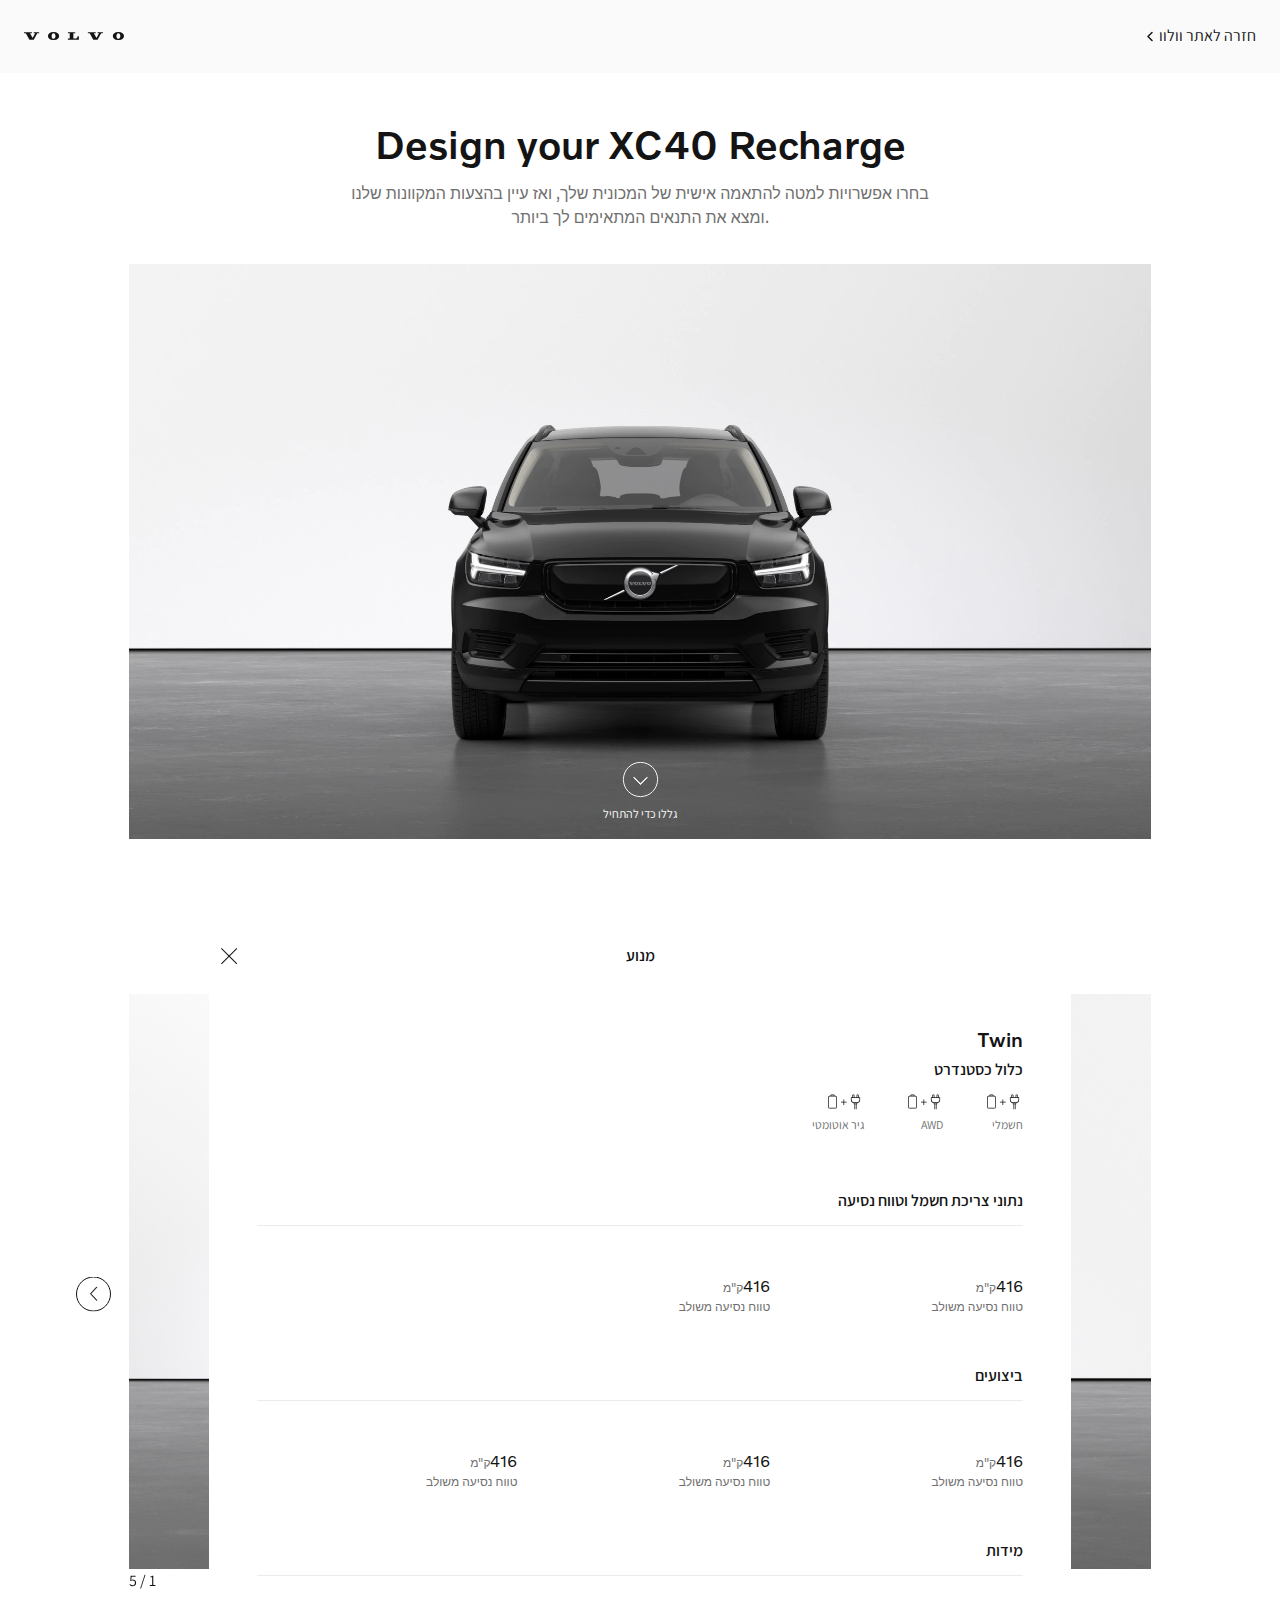
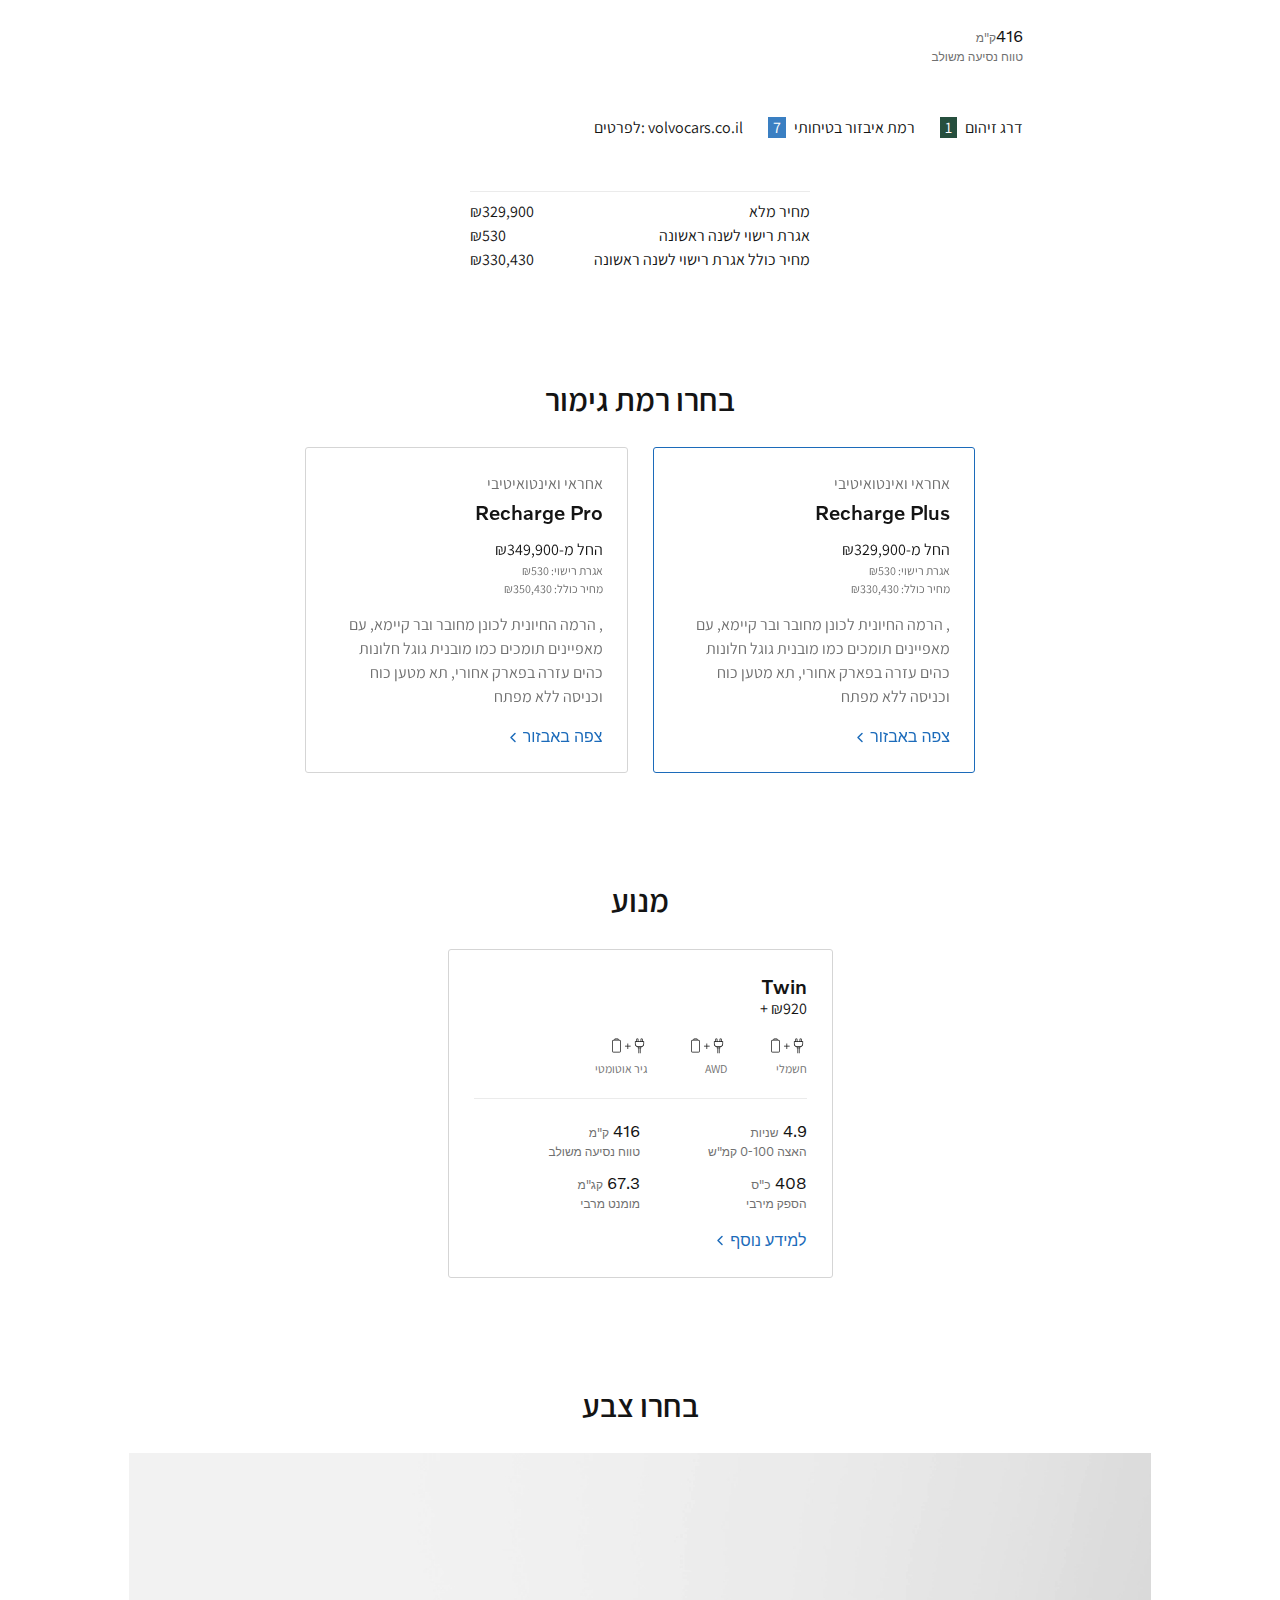
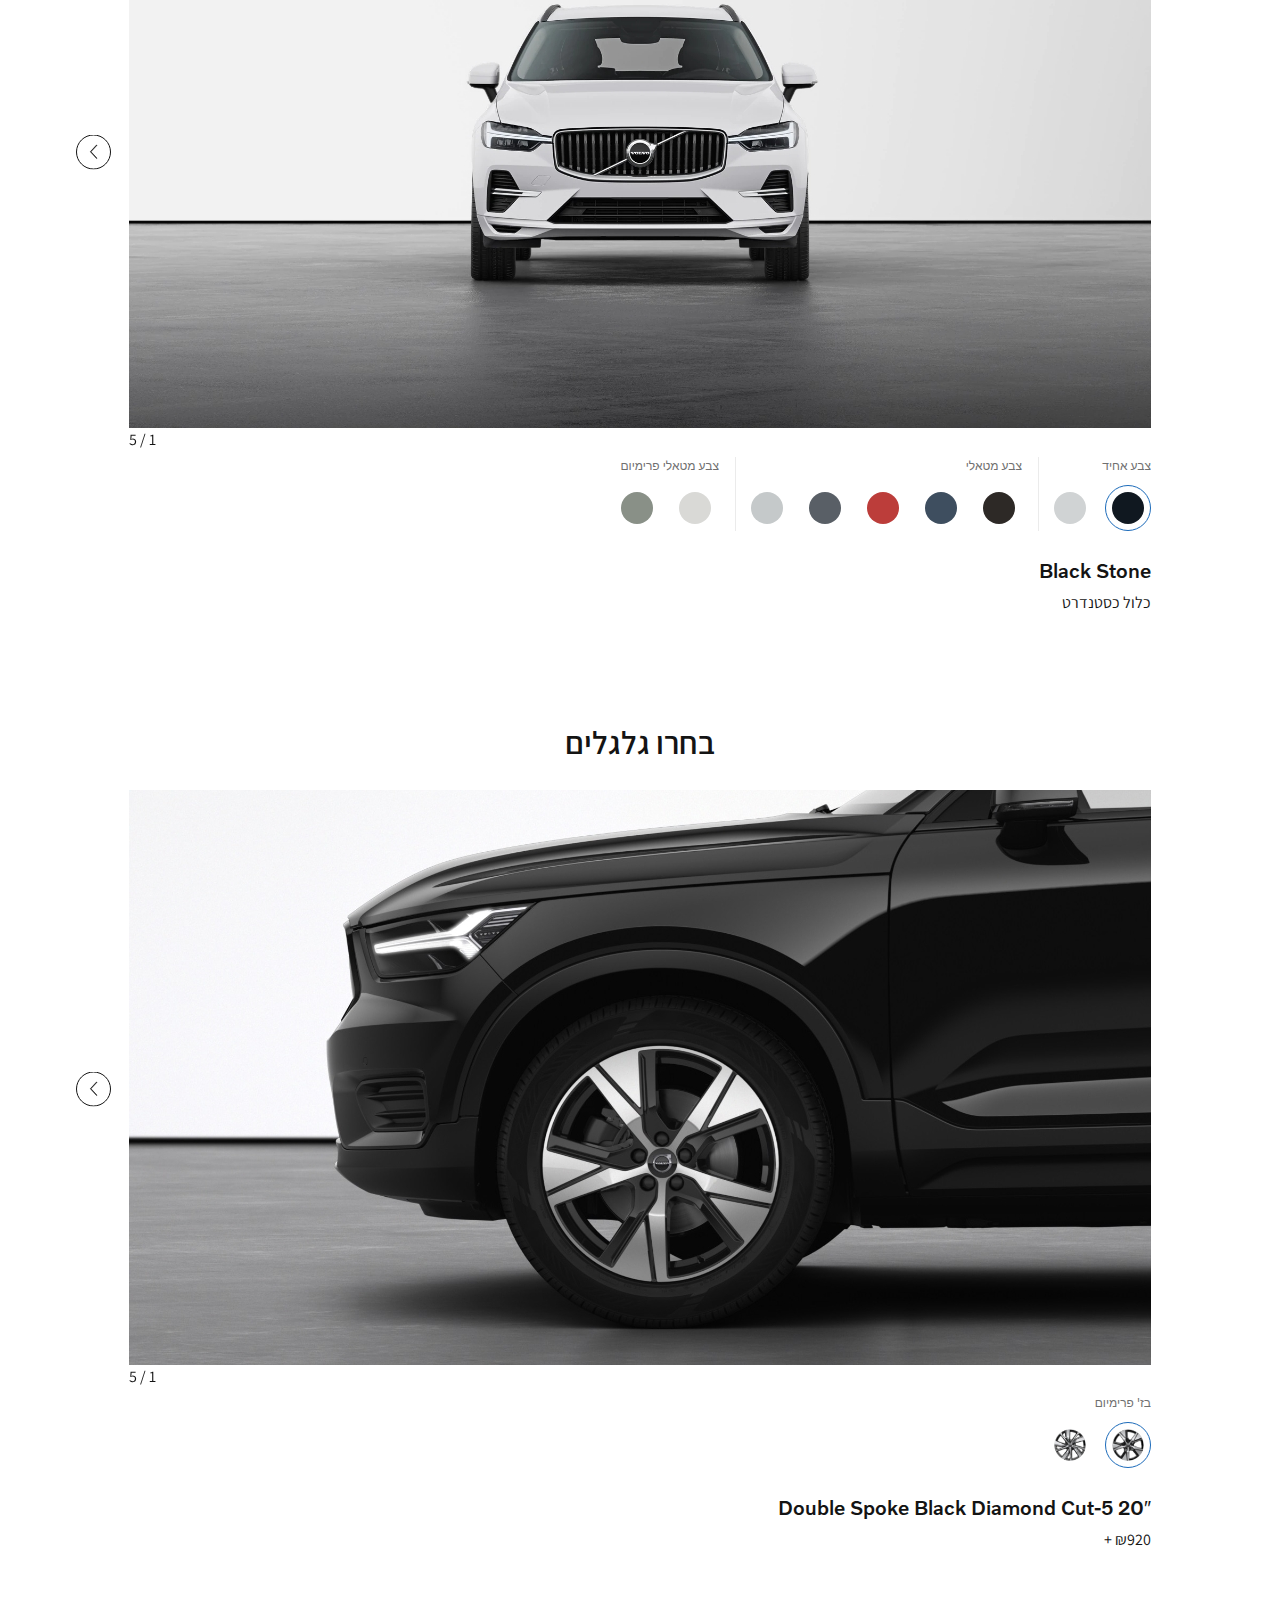
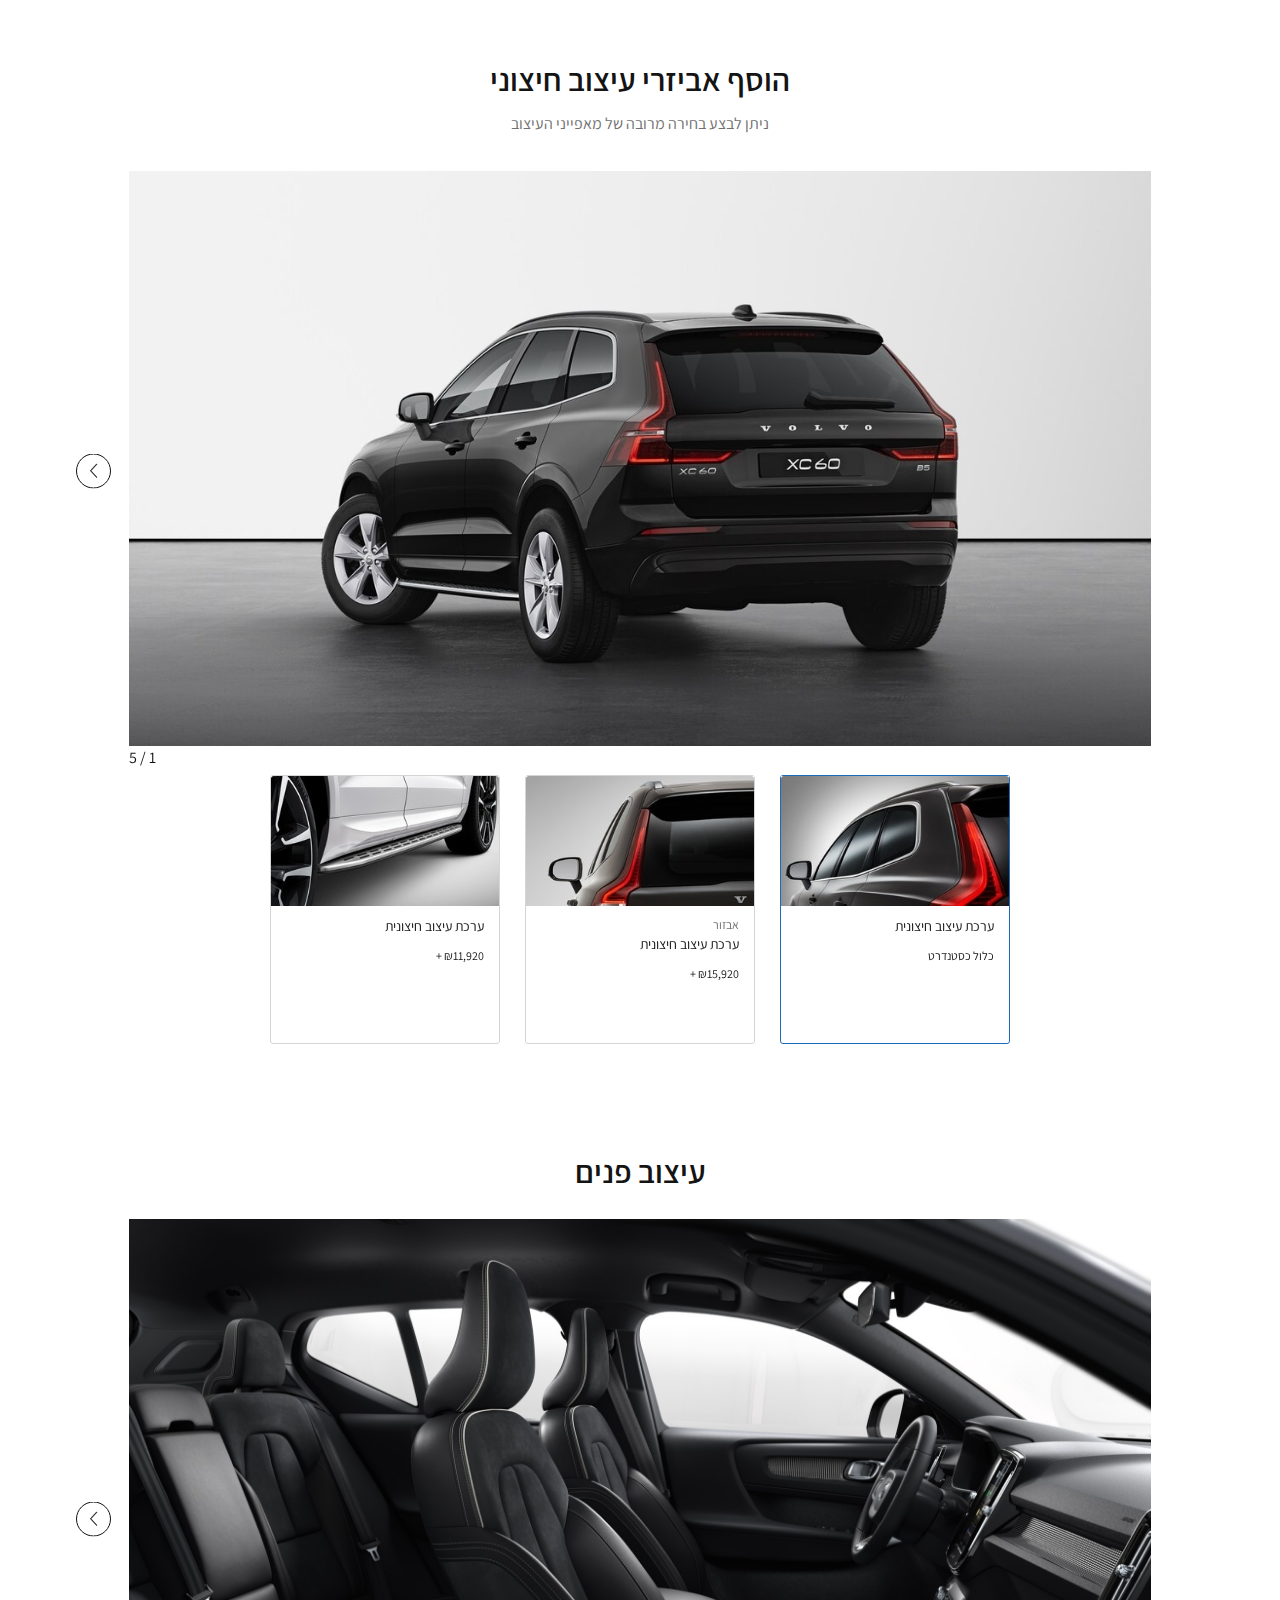
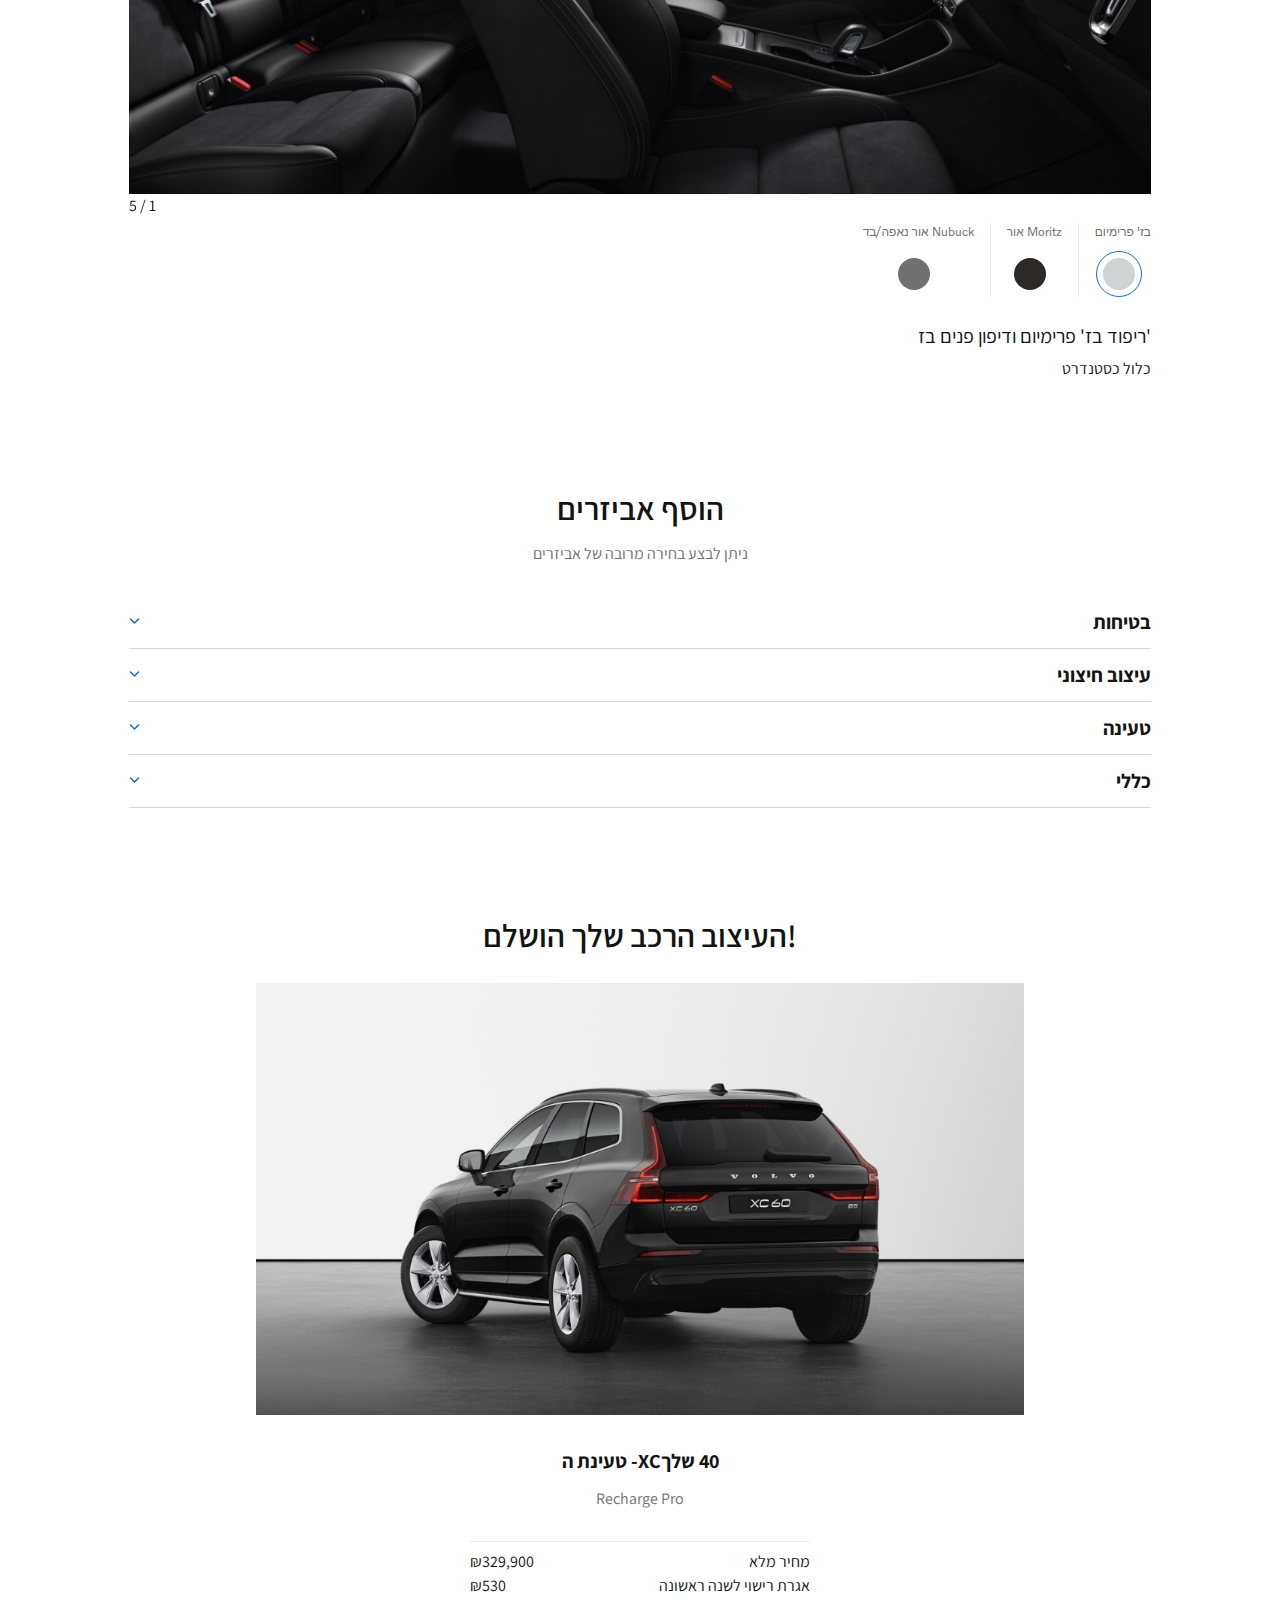
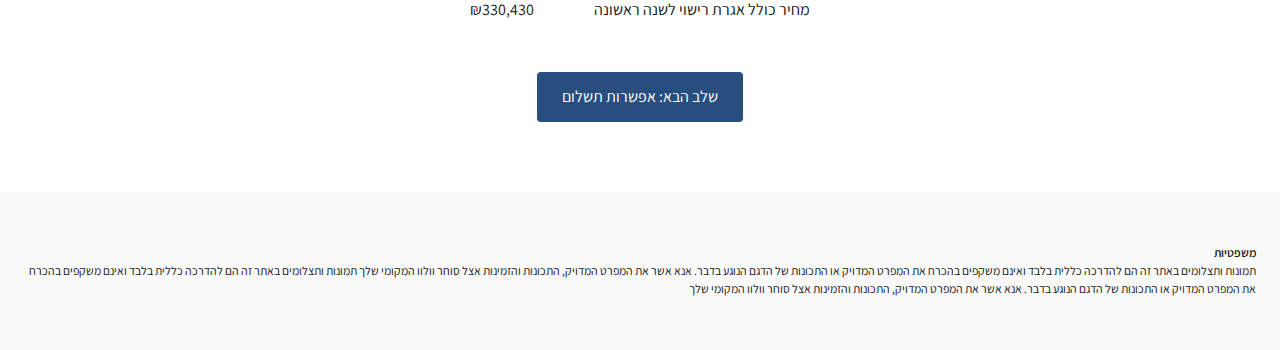
==== commit dc70d6b7: "[ADD] - Popups" ====
--- a/index.html
+++ b/index.html
@@ -84,18 +84,36 @@
             <div class="dropdown">
               <!-- Toggler -->
               <div class="dropdown-toggler">
-                <span class="p3 text-gray">-החל מ</span>
-                <span class="h3">
-                  ₪5,400
-                  /
-                  חודש
-                  <span>
-                    <svg class="arrow arrow-down" width="11" height="11" fill="none" xmlns="http://www.w3.org/2000/svg">
-                      <path d="M2 1.5l4 4-4 4" stroke-width="1.5" stroke-linecap="round" stroke-linejoin="round"></path>
-                    </svg></a>
+                <!-- Full Price -->
+                <!-- <div class="full-price">
+                  <span class="h3">
+                    ₪329,900
+                    <span>
+                      <svg class="arrow arrow-down" width="11" height="11" fill="none" xmlns="http://www.w3.org/2000/svg">
+                        <path d="M2 1.5l4 4-4 4" stroke-width="1.5" stroke-linecap="round" stroke-linejoin="round"></path>
+                      </svg>
+                    </span>
                   </span>
-                </span>
-                <span class="p3 text-gray">במסלול מימון לפי התקנון</span>
+                  <span class="p3 text-gray"><span>:אגרת רישוי</span><span>₪530</span></span>
+                  <span class="p3 text-gray"><span>:מחיר כולל</span><span>₪330,430</span></span>
+                </div> -->
+                <!-- Subscription -->
+                <div class="subscription">
+                  <span class="p3 text-gray">-החל מ</span>
+                  <span class="h3">
+                    ₪5,400
+                    /
+                    חודש
+                    <span>
+                      <svg class="arrow arrow-down" width="11" height="11" fill="none"
+                        xmlns="http://www.w3.org/2000/svg">
+                        <path d="M2 1.5l4 4-4 4" stroke-width="1.5" stroke-linecap="round" stroke-linejoin="round">
+                        </path>
+                      </svg>
+                    </span>
+                  </span>
+                  <span class="p3 text-gray">במסלול מימון לפי התקנון</span>
+                </div>
               </div>
               <!-- Menu -->
               <div class="dropdown-menu">
@@ -232,7 +250,7 @@
                       <li>
                         <svg xmlns="http://www.w3.org/2000/svg" width="11.609" height="10.251"
                           viewBox="0 0 11.609 10.251">
-                          <path id="Path_132" data-name="Path 132" d="M2831.343,3292.74l3.062,3.8,6.438-8"
+                          <path data-name="Path 132" d="M2831.343,3292.74l3.062,3.8,6.438-8"
                             transform="translate(-2830.289 -3287.49)" fill="none" stroke="#141414"
                             stroke-linecap="round" stroke-width="1.5"></path>
                         </svg>
@@ -242,7 +260,7 @@
                       <li>
                         <svg xmlns="http://www.w3.org/2000/svg" width="11.609" height="10.251"
                           viewBox="0 0 11.609 10.251">
-                          <path id="Path_132" data-name="Path 132" d="M2831.343,3292.74l3.062,3.8,6.438-8"
+                          <path data-name="Path 132" d="M2831.343,3292.74l3.062,3.8,6.438-8"
                             transform="translate(-2830.289 -3287.49)" fill="none" stroke="#141414"
                             stroke-linecap="round" stroke-width="1.5"></path>
                         </svg>
@@ -252,7 +270,7 @@
                       <li>
                         <svg xmlns="http://www.w3.org/2000/svg" width="11.609" height="10.251"
                           viewBox="0 0 11.609 10.251">
-                          <path id="Path_132" data-name="Path 132" d="M2831.343,3292.74l3.062,3.8,6.438-8"
+                          <path data-name="Path 132" d="M2831.343,3292.74l3.062,3.8,6.438-8"
                             transform="translate(-2830.289 -3287.49)" fill="none" stroke="#141414"
                             stroke-linecap="round" stroke-width="1.5"></path>
                         </svg>
@@ -262,7 +280,7 @@
                       <li>
                         <svg xmlns="http://www.w3.org/2000/svg" width="11.609" height="10.251"
                           viewBox="0 0 11.609 10.251">
-                          <path id="Path_132" data-name="Path 132" d="M2831.343,3292.74l3.062,3.8,6.438-8"
+                          <path data-name="Path 132" d="M2831.343,3292.74l3.062,3.8,6.438-8"
                             transform="translate(-2830.289 -3287.49)" fill="none" stroke="#141414"
                             stroke-linecap="round" stroke-width="1.5"></path>
                         </svg>
@@ -272,14 +290,14 @@
                       <li>
                         <svg xmlns="http://www.w3.org/2000/svg" width="11.609" height="10.251"
                           viewBox="0 0 11.609 10.251">
-                          <path id="Path_132" data-name="Path 132" d="M2831.343,3292.74l3.062,3.8,6.438-8"
+                          <path data-name="Path 132" d="M2831.343,3292.74l3.062,3.8,6.438-8"
                             transform="translate(-2830.289 -3287.49)" fill="none" stroke="#141414"
                             stroke-linecap="round" stroke-width="1.5"></path>
                         </svg>
                         תחזוקת שירות
                       </li>
                     </ul>
-                    <a href="#" class="link p1">
+                    <a href="#" class="popup-toggler link p1" data-toggle="#popup-whats-included">
                       לצפיה בפרטי ההצעה
                       <svg class="arrow arrow-left" width="11" height="11" fill="none"
                         xmlns="http://www.w3.org/2000/svg">
@@ -446,7 +464,7 @@
                   מאפיינים תומכים כמו מובנית גוגל חלונות כהים
                   עזרה בפארק אחורי, תא מטען כוח
                   וכניסה ללא מפתח</p>
-                <a href="#" class="link p1">
+                <a href="#" class="popup-toggler link p1" data-toggle="#popup-details">
                   צפה באבזור
                   <svg class="arrow arrow-left" width="11" height="11" fill="none" xmlns="http://www.w3.org/2000/svg">
                     <path d="M2 1.5l4 4-4 4" stroke-width="1.5" stroke-linecap="round" stroke-linejoin="round"></path>
@@ -462,7 +480,7 @@
                   מאפיינים תומכים כמו מובנית גוגל חלונות כהים 
                   עזרה בפארק אחורי, תא מטען כוח
                   וכניסה ללא מפתח</p>
-                <a href="#" class="link p1">
+                <a href="#" class="popup-toggler link p1" data-toggle="#popup-details">
                   צפה באבזור
                   <svg class="arrow arrow-left" width="11" height="11" fill="none" xmlns="http://www.w3.org/2000/svg">
                     <path d="M2 1.5l4 4-4 4" stroke-width="1.5" stroke-linecap="round" stroke-linejoin="round"></path>
@@ -483,7 +501,7 @@
                   מאפיינים תומכים כמו מובנית גוגל חלונות כהים
                   עזרה בפארק אחורי, תא מטען כוח
                   וכניסה ללא מפתח</p>
-                <a href="#" class="link p1">
+                <a href="#" class="popup-toggler link p1" data-toggle="#popup-details">
                   צפה באבזור
                   <svg class="arrow arrow-left" width="11" height="11" fill="none" xmlns="http://www.w3.org/2000/svg">
                     <path d="M2 1.5l4 4-4 4" stroke-width="1.5" stroke-linecap="round" stroke-linejoin="round"></path>
@@ -501,7 +519,7 @@
                   מאפיינים תומכים כמו מובנית גוגל חלונות כהים
                   עזרה בפארק אחורי, תא מטען כוח
                   וכניסה ללא מפתח</p>
-                <a href="#" class="link p1">
+                <a href="#" class="popup-toggler link p1" data-toggle="#popup-details">
                   צפה באבזור
                   <svg class="arrow arrow-left" width="11" height="11" fill="none" xmlns="http://www.w3.org/2000/svg">
                     <path d="M2 1.5l4 4-4 4" stroke-width="1.5" stroke-linecap="round" stroke-linejoin="round"></path>
@@ -570,7 +588,7 @@
               <p class="p3 text-gray">מומנט מרבי</p>
             </li>
           </ul>
-          <a href="#" class="link p1">
+          <a href="#" class="popup-toggler link p1" data-toggle="#popup-engine">
             למידע נוסף
             <svg class="arrow arrow-left" width="11" height="11" fill="none" xmlns="http://www.w3.org/2000/svg">
               <path d="M2 1.5l4 4-4 4" stroke-width="1.5" stroke-linecap="round" stroke-linejoin="round"></path>
@@ -615,7 +633,7 @@
               <p class="p3 text-gray">מומנט מרבי</p>
             </li>
           </ul>
-          <a href="#" class="link p1">
+          <a href="#" class="popup-toggler link p1" data-toggle="#popup-engine">
             למידע נוסף
             <svg class="arrow arrow-left" width="11" height="11" fill="none" xmlns="http://www.w3.org/2000/svg">
               <path d="M2 1.5l4 4-4 4" stroke-width="1.5" stroke-linecap="round" stroke-linejoin="round"></path>
@@ -980,7 +998,7 @@
                       <p class="p2 f-assistant">גגון</p>
                       <p class="p3 f-assistant">כלול</p>
                       <div>
-                        <a href="#" class="link p3">
+                        <a href="#" class="popup-toggler link p3" data-toggle="#popup-equipment">
                           למידע נוסף
                           <svg class="arrow arrow-left" width="11" height="11" fill="none"
                             xmlns="http://www.w3.org/2000/svg">
@@ -1005,7 +1023,7 @@
                       <p class="p2 f-assistant">משא אופניים לוו גרירה</p>
                       <p class="p3 f-assistant">₪1,920 +</p>
                       <div>
-                        <a href="#" class="link p3">
+                        <a href="#" class="popup-toggler link p3" data-toggle="#popup-equipment">
                           למידע נוסף
                           <svg class="arrow arrow-left" width="11" height="11" fill="none"
                             xmlns="http://www.w3.org/2000/svg">
@@ -1031,7 +1049,7 @@
                         משא אופניים</p>
                       <p class="p3 f-assistant">₪11,920 +</p>
                       <div>
-                        <a href="#" class="link p3">
+                        <a href="#" class="popup-toggler link p3" data-toggle="#popup-equipment">
                           למידע נוסף
                           <svg class="arrow arrow-left" width="11" height="11" fill="none"
                             xmlns="http://www.w3.org/2000/svg">
@@ -1057,7 +1075,7 @@
                         משא אופניים</p>
                       <p class="p3 f-assistant">₪920 +</p>
                       <div>
-                        <a href="#" class="link p3">
+                        <a href="#" class="popup-toggler link p3" data-toggle="#popup-equipment">
                           למידע נוסף
                           <svg class="arrow arrow-left" width="11" height="11" fill="none"
                             xmlns="http://www.w3.org/2000/svg">
@@ -1083,7 +1101,7 @@
                         משא אופניים</p>
                       <p class="p3 f-assistant">₪1,920 +</p>
                       <div>
-                        <a href="#" class="link p3">
+                        <a href="#" class="popup-toggler link p3" data-toggle="#popup-equipment">
                           למידע נוסף
                           <svg class="arrow arrow-left" width="11" height="11" fill="none"
                             xmlns="http://www.w3.org/2000/svg">
@@ -1109,7 +1127,7 @@
                         משא אופניים</p>
                       <p class="p3 f-assistant">₪920 +</p>
                       <div>
-                        <a href="#" class="link p3">
+                        <a href="#" class="popup-toggler link p3" data-toggle="#popup-equipment">
                           למידע נוסף
                           <svg class="arrow arrow-left" width="11" height="11" fill="none"
                             xmlns="http://www.w3.org/2000/svg">
@@ -1149,7 +1167,7 @@
                       <p class="p2 f-assistant">גגון</p>
                       <p class="p3 f-assistant">כלול</p>
                       <div>
-                        <a href="#" class="link p3">
+                        <a href="#" class="popup-toggler link p3" data-toggle="#popup-equipment">
                           למידע נוסף
                           <svg class="arrow arrow-left" width="11" height="11" fill="none"
                             xmlns="http://www.w3.org/2000/svg">
@@ -1174,7 +1192,7 @@
                       <p class="p2 f-assistant">משא אופניים לוו גרירה</p>
                       <p class="p3 f-assistant">₪1,920 +</p>
                       <div>
-                        <a href="#" class="link p3">
+                        <a href="#" class="popup-toggler link p3" data-toggle="#popup-equipment">
                           למידע נוסף
                           <svg class="arrow arrow-left" width="11" height="11" fill="none"
                             xmlns="http://www.w3.org/2000/svg">
@@ -1200,7 +1218,7 @@
                         משא אופניים</p>
                       <p class="p3 f-assistant">₪11,920 +</p>
                       <div>
-                        <a href="#" class="link p3">
+                        <a href="#" class="popup-toggler link p3" data-toggle="#popup-equipment">
                           למידע נוסף
                           <svg class="arrow arrow-left" width="11" height="11" fill="none"
                             xmlns="http://www.w3.org/2000/svg">
@@ -1226,7 +1244,7 @@
                         משא אופניים</p>
                       <p class="p3 f-assistant">₪920 +</p>
                       <div>
-                        <a href="#" class="link p3">
+                        <a href="#" class="popup-toggler link p3" data-toggle="#popup-equipment">
                           למידע נוסף
                           <svg class="arrow arrow-left" width="11" height="11" fill="none"
                             xmlns="http://www.w3.org/2000/svg">
@@ -1252,7 +1270,7 @@
                         משא אופניים</p>
                       <p class="p3 f-assistant">₪1,920 +</p>
                       <div>
-                        <a href="#" class="link p3">
+                        <a href="#" class="popup-toggler link p3" data-toggle="#popup-equipment">
                           למידע נוסף
                           <svg class="arrow arrow-left" width="11" height="11" fill="none"
                             xmlns="http://www.w3.org/2000/svg">
@@ -1278,7 +1296,7 @@
                         משא אופניים</p>
                       <p class="p3 f-assistant">₪920 +</p>
                       <div>
-                        <a href="#" class="link p3">
+                        <a href="#" class="popup-toggler link p3" data-toggle="#popup-equipment">
                           למידע נוסף
                           <svg class="arrow arrow-left" width="11" height="11" fill="none"
                             xmlns="http://www.w3.org/2000/svg">
@@ -1318,7 +1336,7 @@
                       <p class="p2 f-assistant">גגון</p>
                       <p class="p3 f-assistant">כלול</p>
                       <div>
-                        <a href="#" class="link p3">
+                        <a href="#" class="popup-toggler link p3" data-toggle="#popup-equipment">
                           למידע נוסף
                           <svg class="arrow arrow-left" width="11" height="11" fill="none"
                             xmlns="http://www.w3.org/2000/svg">
@@ -1343,7 +1361,7 @@
                       <p class="p2 f-assistant">משא אופניים לוו גרירה</p>
                       <p class="p3 f-assistant">₪1,920 +</p>
                       <div>
-                        <a href="#" class="link p3">
+                        <a href="#" class="popup-toggler link p3" data-toggle="#popup-equipment">
                           למידע נוסף
                           <svg class="arrow arrow-left" width="11" height="11" fill="none"
                             xmlns="http://www.w3.org/2000/svg">
@@ -1369,7 +1387,7 @@
                         משא אופניים</p>
                       <p class="p3 f-assistant">₪11,920 +</p>
                       <div>
-                        <a href="#" class="link p3">
+                        <a href="#" class="popup-toggler link p3" data-toggle="#popup-equipment">
                           למידע נוסף
                           <svg class="arrow arrow-left" width="11" height="11" fill="none"
                             xmlns="http://www.w3.org/2000/svg">
@@ -1395,7 +1413,7 @@
                         משא אופניים</p>
                       <p class="p3 f-assistant">₪920 +</p>
                       <div>
-                        <a href="#" class="link p3">
+                        <a href="#" class="popup-toggler link p3" data-toggle="#popup-equipment">
                           למידע נוסף
                           <svg class="arrow arrow-left" width="11" height="11" fill="none"
                             xmlns="http://www.w3.org/2000/svg">
@@ -1421,7 +1439,7 @@
                         משא אופניים</p>
                       <p class="p3 f-assistant">₪1,920 +</p>
                       <div>
-                        <a href="#" class="link p3">
+                        <a href="#" class="popup-toggler link p3" data-toggle="#popup-equipment">
                           למידע נוסף
                           <svg class="arrow arrow-left" width="11" height="11" fill="none"
                             xmlns="http://www.w3.org/2000/svg">
@@ -1447,7 +1465,7 @@
                         משא אופניים</p>
                       <p class="p3 f-assistant">₪920 +</p>
                       <div>
-                        <a href="#" class="link p3">
+                        <a href="#" class="popup-toggler link p3" data-toggle="#popup-equipment">
                           למידע נוסף
                           <svg class="arrow arrow-left" width="11" height="11" fill="none"
                             xmlns="http://www.w3.org/2000/svg">
@@ -1487,7 +1505,7 @@
                       <p class="p2 f-assistant">גגון</p>
                       <p class="p3 f-assistant">כלול</p>
                       <div>
-                        <a href="#" class="link p3">
+                        <a href="#" class="popup-toggler link p3" data-toggle="#popup-equipment">
                           למידע נוסף
                           <svg class="arrow arrow-left" width="11" height="11" fill="none"
                             xmlns="http://www.w3.org/2000/svg">
@@ -1512,7 +1530,7 @@
                       <p class="p2 f-assistant">משא אופניים לוו גרירה</p>
                       <p class="p3 f-assistant">₪1,920 +</p>
                       <div>
-                        <a href="#" class="link p3">
+                        <a href="#" class="popup-toggler link p3" data-toggle="#popup-equipment">
                           למידע נוסף
                           <svg class="arrow arrow-left" width="11" height="11" fill="none"
                             xmlns="http://www.w3.org/2000/svg">
@@ -1538,7 +1556,7 @@
                         משא אופניים</p>
                       <p class="p3 f-assistant">₪11,920 +</p>
                       <div>
-                        <a href="#" class="link p3">
+                        <a href="#" class="popup-toggler link p3" data-toggle="#popup-equipment">
                           למידע נוסף
                           <svg class="arrow arrow-left" width="11" height="11" fill="none"
                             xmlns="http://www.w3.org/2000/svg">
@@ -1564,7 +1582,7 @@
                         משא אופניים</p>
                       <p class="p3 f-assistant">₪920 +</p>
                       <div>
-                        <a href="#" class="link p3">
+                        <a href="#" class="popup-toggler link p3" data-toggle="#popup-equipment">
                           למידע נוסף
                           <svg class="arrow arrow-left" width="11" height="11" fill="none"
                             xmlns="http://www.w3.org/2000/svg">
@@ -1590,7 +1608,7 @@
                         משא אופניים</p>
                       <p class="p3 f-assistant">₪1,920 +</p>
                       <div>
-                        <a href="#" class="link p3">
+                        <a href="#" class="popup-toggler link p3" data-toggle="#popup-equipment">
                           למידע נוסף
                           <svg class="arrow arrow-left" width="11" height="11" fill="none"
                             xmlns="http://www.w3.org/2000/svg">
@@ -1616,7 +1634,7 @@
                         משא אופניים</p>
                       <p class="p3 f-assistant">₪920 +</p>
                       <div>
-                        <a href="#" class="link p3">
+                        <a href="#" class="popup-toggler link p3" data-toggle="#popup-equipment">
                           למידע נוסף
                           <svg class="arrow arrow-left" width="11" height="11" fill="none"
                             xmlns="http://www.w3.org/2000/svg">
@@ -1673,44 +1691,544 @@
   </div>
 
   <!-- Popups -->
-  <!-- <div class="popups">
-    <a href="#" class="popup-toggler">Toggle Popup</a> -->
+  <div class="popups">
 
-  <!-- Popup Engine -->
-  <!-- <div class="popup">
+    <!-- Popup Details -->
+    <div class="popup popup-details popup-primary" id="popup-details">
       <div class="popup-content">
-        <div class="popup-engine"> -->
-  <!-- Popup Header -->
-  <!-- <div class="popup-header">
-            <a href="#" class="popup-close">X</a>
+        <!-- Header -->
+        <div class="popup-header">
+          <h2 class="p1 f-assistant semi-bold">רמת גימור</h2>
+          <!-- Popup Close -->
+          <div class="popup-close">
+            <svg xmlns="http://www.w3.org/2000/svg" width="16.267" height="16.267" viewBox="0 0 16.267 16.267">
+              <g data-name="Group 61" transform="translate(-578.146 -70.661)">
+                <line id="Line_10" data-name="Line 10" y2="22.005" transform="translate(594.06 71.015) rotate(45)"
+                  fill="none" stroke="#141414" stroke-width="1" />
+                <line id="Line_11" data-name="Line 11" y1="22.005" transform="translate(594.06 86.575) rotate(135)"
+                  fill="none" stroke="#141414" stroke-width="1" />
+              </g>
+            </svg>
+          </div>
+        </div>
+        <!-- Body -->
+        <div class="popup-body">
+          <p class="p1 text-gray">Pure electric</p>
+          <h2 class="h3 medium">Responsible and Intuitive</h2>
+          <div class="price">
+            <p class="p1 f-assistant">החל מ-₪5,400/חודש</p>
+            <p class="p3 f-assistant text-gray">במסלול מימון לפי התקנון</p>
+          </div>
+          <div class="desc">
+            <p class="p1 f-assistant text-gray">. לורם איפסום דולור סיט אמט, קונסקטורר אדיפיסינג אלית צש בליא, מנסוטו צמלח
+              לביקו ננבי, צמוקו בלוקריה שיצמה ברורק
+              קונסקטורר אדיפיסינג אלית. סת אלמנקום ניסי נון ניבאה. דס איאקוליס וולופטה דיאם. וסטיבולום אט דולור, קראס אגת
+              לקטוס וואל</p>
+          </div>
+          <div class="level">
+            <h3 class="h3 f-assisant semi-bold">מאפייני הרכב</h3>
+            <p class="p1 f-assistant text-gray">כלול כסטנדרט Recharge Plus הינך צופה במאפייני רמת גימור</p>
+          </div>
+          <div class="category-filters">
+            <p class="p1 f-assistant">סינון לפי קטגוריה</p>
+            <ul>
+              <!-- Item -->
+              <li>
+                <button>כל הקטגוריות</button>
+              </li>
+              <!-- Item -->
+              <li>
+                <button class="active">אבזור פנים</button>
+              </li>
+              <!-- Item -->
+              <li>
+                <button>ביצועים</button>
+              </li>
+              <!-- Item -->
+              <li>
+                <button>אקלים</button>
+              </li>
+              <!-- Item -->
+              <li>
+                <button>בטיחות</button>
+              </li>
+              <!-- Item -->
+              <li>
+                <button>סיוע בנהיגה</button>
+              </li>
+              <!-- Item -->
+              <li>
+                <button>אבזור פנים</button>
+              </li>
+              <!-- Item -->
+              <li>
+                <button>ביצועים</button>
+              </li>
+              <!-- Item -->
+              <li>
+                <button>אקלים</button>
+              </li>
+              <!-- Item -->
+              <li>
+                <button>בטיחות</button>
+              </li>
+              <!-- Item -->
+              <li>
+                <button>סיוע בנהיגה</button>
+              </li>
+              <!-- Item -->
+              <li>
+                <button>אבזור פנים</button>
+              </li>
+              <!-- Item -->
+              <li>
+                <button>ביצועים</button>
+              </li>
+            </ul>
+          </div>
+          <div class="categories">
+            <p class="p1 f-assisant semi-bold">אבזור פנים</p>
+            <ul>
+              <!-- Item -->
+              <li>
+                <a href="#" class="popup-toggler" data-toggle="#popup-details-expanded">
+                  <span class="p1 f-assistant">לורם איפסום דולור סיט אמט, קונסקטורר אדיפיסינג</span>
+                  <svg class="arrow arrow-left" width="11" height="11" fill="none" xmlns="http://www.w3.org/2000/svg">
+                    <path d="M2 1.5l4 4-4 4" stroke-width="1.5" stroke-linecap="round" stroke-linejoin="round"></path>
+                  </svg>
+                </a>
+              </li>
+              <!-- Item -->
+              <li>
+                <a href="#" class="popup-toggler" data-toggle="#popup-details-expanded">
+                  <span class="p1 f-assistant">לורם איפסום דולור סיט אמט, קונסקטורר אדיפיסינג</span>
+                  <svg class="arrow arrow-left" width="11" height="11" fill="none" xmlns="http://www.w3.org/2000/svg">
+                    <path d="M2 1.5l4 4-4 4" stroke-width="1.5" stroke-linecap="round" stroke-linejoin="round"></path>
+                  </svg>
+                </a>
+              </li>
+              <!-- Item -->
+              <li>
+                <a href="#" class="popup-toggler" data-toggle="#popup-details-expanded">
+                  <span class="p1 f-assistant">לורם איפסום דולור סיט אמט, קונסקטורר אדיפיסינג</span>
+                  <svg class="arrow arrow-left" width="11" height="11" fill="none" xmlns="http://www.w3.org/2000/svg">
+                    <path d="M2 1.5l4 4-4 4" stroke-width="1.5" stroke-linecap="round" stroke-linejoin="round"></path>
+                  </svg>
+                </a>
+              </li>
+              <!-- Item -->
+              <li>
+                <a href="#" class="popup-toggler" data-toggle="#popup-details-expanded">
+                  <span class="p1 f-assistant">לורם איפסום דולור סיט אמט, קונסקטורר אדיפיסינג</span>
+                  <svg class="arrow arrow-left" width="11" height="11" fill="none" xmlns="http://www.w3.org/2000/svg">
+                    <path d="M2 1.5l4 4-4 4" stroke-width="1.5" stroke-linecap="round" stroke-linejoin="round"></path>
+                  </svg>
+                </a>
+              </li>
+              <!-- Item -->
+              <li>
+                <a href="#" class="popup-toggler" data-toggle="#popup-details-expanded">
+                  <span class="p1 f-assistant">לורם איפסום דולור סיט אמט, קונסקטורר אדיפיסינג</span>
+                  <svg class="arrow arrow-left" width="11" height="11" fill="none" xmlns="http://www.w3.org/2000/svg">
+                    <path d="M2 1.5l4 4-4 4" stroke-width="1.5" stroke-linecap="round" stroke-linejoin="round"></path>
+                  </svg>
+                </a>
+              </li>
+              <!-- Item -->
+              <li>
+                <a href="#" class="popup-toggler" data-toggle="#popup-details-expanded">
+                  <span class="p1 f-assistant">לורם איפסום דולור סיט אמט, קונסקטורר אדיפיסינג</span>
+                  <svg class="arrow arrow-left" width="11" height="11" fill="none" xmlns="http://www.w3.org/2000/svg">
+                    <path d="M2 1.5l4 4-4 4" stroke-width="1.5" stroke-linecap="round" stroke-linejoin="round"></path>
+                  </svg>
+                </a>
+              </li>
+              <!-- Item -->
+              <li>
+                <a href="#" class="popup-toggler" data-toggle="#popup-details-expanded">
+                  <span class="p1 f-assistant">לורם איפסום דולור סיט אמט, קונסקטורר אדיפיסינג</span>
+                  <svg class="arrow arrow-left" width="11" height="11" fill="none" xmlns="http://www.w3.org/2000/svg">
+                    <path d="M2 1.5l4 4-4 4" stroke-width="1.5" stroke-linecap="round" stroke-linejoin="round"></path>
+                  </svg>
+                </a>
+              </li>
+              <!-- Item -->
+              <li>
+                <a href="#" class="popup-toggler" data-toggle="#popup-details-expanded">
+                  <span class="p1 f-assistant">לורם איפסום דולור סיט אמט, קונסקטורר אדיפיסינג</span>
+                  <svg class="arrow arrow-left" width="11" height="11" fill="none" xmlns="http://www.w3.org/2000/svg">
+                    <path d="M2 1.5l4 4-4 4" stroke-width="1.5" stroke-linecap="round" stroke-linejoin="round"></path>
+                  </svg>
+                </a>
+              </li>
+              <!-- Item -->
+              <li>
+                <a href="#" class="popup-toggler" data-toggle="#popup-details-expanded">
+                  <span class="p1 f-assistant">לורם איפסום דולור סיט אמט, קונסקטורר אדיפיסינג</span>
+                  <svg class="arrow arrow-left" width="11" height="11" fill="none" xmlns="http://www.w3.org/2000/svg">
+                    <path d="M2 1.5l4 4-4 4" stroke-width="1.5" stroke-linecap="round" stroke-linejoin="round"></path>
+                  </svg>
+                </a>
+              </li>
+              <!-- Item -->
+              <li>
+                <a href="#" class="popup-toggler" data-toggle="#popup-details-expanded">
+                  <span class="p1 f-assistant">לורם איפסום דולור סיט אמט, קונסקטורר אדיפיסינג</span>
+                  <svg class="arrow arrow-left" width="11" height="11" fill="none" xmlns="http://www.w3.org/2000/svg">
+                    <path d="M2 1.5l4 4-4 4" stroke-width="1.5" stroke-linecap="round" stroke-linejoin="round"></path>
+                  </svg>
+                </a>
+              </li>
+              <!-- Item -->
+              <li>
+                <a href="#" class="popup-toggler" data-toggle="#popup-details-expanded">
+                  <span class="p1 f-assistant">לורם איפסום דולור סיט אמט, קונסקטורר אדיפיסינג</span>
+                  <svg class="arrow arrow-left" width="11" height="11" fill="none" xmlns="http://www.w3.org/2000/svg">
+                    <path d="M2 1.5l4 4-4 4" stroke-width="1.5" stroke-linecap="round" stroke-linejoin="round"></path>
+                  </svg>
+                </a>
+              </li>
+              <!-- Item -->
+              <li>
+                <a href="#" class="popup-toggler" data-toggle="#popup-details-expanded">
+                  <span class="p1 f-assistant">לורם איפסום דולור סיט אמט, קונסקטורר אדיפיסינג</span>
+                  <svg class="arrow arrow-left" width="11" height="11" fill="none" xmlns="http://www.w3.org/2000/svg">
+                    <path d="M2 1.5l4 4-4 4" stroke-width="1.5" stroke-linecap="round" stroke-linejoin="round"></path>
+                  </svg>
+                </a>
+              </li>
+              <!-- Item -->
+              <li>
+                <a href="#" class="popup-toggler" data-toggle="#popup-details-expanded">
+                  <span class="p1 f-assistant">לורם איפסום דולור סיט אמט, קונסקטורר אדיפיסינג</span>
+                  <svg class="arrow arrow-left" width="11" height="11" fill="none" xmlns="http://www.w3.org/2000/svg">
+                    <path d="M2 1.5l4 4-4 4" stroke-width="1.5" stroke-linecap="round" stroke-linejoin="round"></path>
+                  </svg>
+                </a>
+              </li>
+              <!-- Item -->
+              <li>
+                <a href="#" class="popup-toggler" data-toggle="#popup-details-expanded">
+                  <span class="p1 f-assistant">לורם איפסום דולור סיט אמט, קונסקטורר אדיפיסינג</span>
+                  <svg class="arrow arrow-left" width="11" height="11" fill="none" xmlns="http://www.w3.org/2000/svg">
+                    <path d="M2 1.5l4 4-4 4" stroke-width="1.5" stroke-linecap="round" stroke-linejoin="round"></path>
+                  </svg>
+                </a>
+              </li>
+              <!-- Item -->
+              <li>
+                <a href="#" class="popup-toggler" data-toggle="#popup-details-expanded">
+                  <span class="p1 f-assistant">לורם איפסום דולור סיט אמט, קונסקטורר אדיפיסינג</span>
+                  <svg class="arrow arrow-left" width="11" height="11" fill="none" xmlns="http://www.w3.org/2000/svg">
+                    <path d="M2 1.5l4 4-4 4" stroke-width="1.5" stroke-linecap="round" stroke-linejoin="round"></path>
+                  </svg>
+                </a>
+              </li>
+              <!-- Item -->
+              <li>
+                <a href="#" class="popup-toggler" data-toggle="#popup-details-expanded">
+                  <span class="p1 f-assistant">לורם איפסום דולור סיט אמט, קונסקטורר אדיפיסינג</span>
+                  <svg class="arrow arrow-left" width="11" height="11" fill="none" xmlns="http://www.w3.org/2000/svg">
+                    <path d="M2 1.5l4 4-4 4" stroke-width="1.5" stroke-linecap="round" stroke-linejoin="round"></path>
+                  </svg>
+                </a>
+              </li>
+              <!-- Item -->
+              <li>
+                <a href="#" class="popup-toggler" data-toggle="#popup-details-expanded">
+                  <span class="p1 f-assistant">לורם איפסום דולור סיט אמט, קונסקטורר אדיפיסינג</span>
+                  <svg class="arrow arrow-left" width="11" height="11" fill="none" xmlns="http://www.w3.org/2000/svg">
+                    <path d="M2 1.5l4 4-4 4" stroke-width="1.5" stroke-linecap="round" stroke-linejoin="round"></path>
+                  </svg>
+                </a>
+              </li>
+            </ul>
           </div>
         </div>
       </div>
-    </div> -->
+    </div>
 
-  <!-- Popup Equipment -->
-  <!-- <div class="popup">
+    <!-- Popup Details Expanded -->
+    <div class="popup popup-details-expanded popup-secondary" id="popup-details-expanded">
       <div class="popup-content">
-        <div class="popup-equipment"></div>
+        <!-- Header -->
+        <div class="popup-header">
+          <h2 class="p1 f-assistant semi-bold">רמת גימור</h2>
+          <!-- Popup Close -->
+          <div class="popup-close">
+            <svg class="arrow arrow-right" width="11" height="11" fill="none" xmlns="http://www.w3.org/2000/svg">
+              <path d="M2 1.5l4 4-4 4" stroke-width="1.5" stroke-linecap="round" stroke-linejoin="round"></path>
+            </svg>
+          </div>
+        </div>
+        <!-- Body -->
+        <div class="popup-body">
+          <div class="row">
+            <div class="col">
+              <img src="img/global/car-18.jpg" alt="volvo-car-img">
+            </div>
+            <div class="col">
+              <h3 class="h3 f-assistant semi-bold">דוושות ספורט</h3>
+              <p class="p1 f-assistant">כלול כסטנדרט</p>
+            </div>
+          </div>
+          <p class="p1 f-assitant text-gray"> שפר את המראה והתחושה הבלעדיים והספורטיביים בתוך וולוו שלך באמצעות דוושות
+            הספורט האלה. סיים באלומיניום מוברש וגומי
+            .לאחיזה נוספת</p>
+        </div>
       </div>
-    </div> -->
+    </div>
 
-  <!-- Popup Info -->
-  <!-- <div class="popup">
+    <!-- Popup Equipment -->
+    <div class="popup popup-equipment popup-primary" id="popup-equipment">
       <div class="popup-content">
-        <div class="popup-info"></div>
+        <!-- Header -->
+        <div class="popup-header">
+          <h2 class="p1 f-assistant semi-bold">אבזור אופציונאלי</h2>
+          <!-- Popup Close -->
+          <div class="popup-close">
+            <svg xmlns="http://www.w3.org/2000/svg" width="16.267" height="16.267" viewBox="0 0 16.267 16.267">
+              <g data-name="Group 61" transform="translate(-578.146 -70.661)">
+                <line id="Line_10" data-name="Line 10" y2="22.005" transform="translate(594.06 71.015) rotate(45)"
+                  fill="none" stroke="#141414" stroke-width="1" />
+                <line id="Line_11" data-name="Line 11" y1="22.005" transform="translate(594.06 86.575) rotate(135)"
+                  fill="none" stroke="#141414" stroke-width="1" />
+              </g>
+            </svg>
+          </div>
+        </div>
+        <!-- Body -->
+        <div class="popup-body">
+          <div class="row">
+            <div class="col">
+              <img src="img/global/car-17.jpg" alt="volvo-car-img">
+            </div>
+            <div class="col">
+              <p class="p3 f-assistant text-gray">אביזר</p>
+              <h3 class="h3 f-assistant semi-bold">משא אופניים לוו גרירה (עד 3 זוגות)</h3>
+              <p class="p1 f-assistant">₪920 +/חודש</p>
+            </div>
+          </div>
+          <p class="p1 f-assitant text-gray"> והצימוד החכםBike) 4Fix (הביאו את האופניים שלכם בצורה נוחה ובטוחה בעזרת מחזיק
+            יציב זה. העיצוב של גרירת הגרירה של וולוו
+            של המחזיק מאפשרים הרכבה. עד שלושה אופניים מסוגים שונים (כולל אופניים אלקטרוניים) ובגדלים מאובטחים בקלות על
+          </p>
+          <div class="equipment-btn">
+            <a href="#" class="btn btn-secondary btn-lg">הוסף</a>
+          </div>
+        </div>
       </div>
-    </div> -->
+    </div>
 
-  <!-- Popup Details -->
-  <!-- <div class="popup">
+    <!-- Popup What's Included -->
+    <div class="popup popup-whats-included popup-primary" id="popup-whats-included">
       <div class="popup-content">
-        <div class="popup-details"></div>
+        <!-- Header -->
+        <div class="popup-header">
+          <h2 class="p1 f-assistant semi-bold">מה כלול בהצעה</h2>
+          <!-- Popup Close -->
+          <div class="popup-close">
+            <svg xmlns="http://www.w3.org/2000/svg" width="16.267" height="16.267" viewBox="0 0 16.267 16.267">
+              <g data-name="Group 61" transform="translate(-578.146 -70.661)">
+                <line id="Line_10" data-name="Line 10" y2="22.005" transform="translate(594.06 71.015) rotate(45)"
+                  fill="none" stroke="#141414" stroke-width="1" />
+                <line id="Line_11" data-name="Line 11" y1="22.005" transform="translate(594.06 86.575) rotate(135)"
+                  fill="none" stroke="#141414" stroke-width="1" />
+              </g>
+            </svg>
+          </div>
+        </div>
+        <!-- Body -->
+        <div class="popup-body">
+          <p class="p1 f-assistant semi-bold">התראה של 3 חודשים</p>
+          <p class="p1 f-assistant text-gray">. לורם איפסום דולור סיט אמט, קונסקטורר אדיפיסינג אלית צש בליא, מנסוטו צמלח
+            לביקו ננבי, צמוקו בלוקריה שיצמה ברורק
+            קונסקטורר אדיפיסינג אלית. סת אלמנקום ניסי נון ניבאה. דס איאקוליס וולופטה דיאם. וסטיבולום אט דולור, </p>
+          <br>
+          <p class="p1 f-assistant semi-bold">התראה של 3 חודשים</p>
+          <p class="p1 f-assistant text-gray">. לורם איפסום דולור סיט אמט, קונסקטורר אדיפיסינג אלית צש בליא, מנסוטו צמלח
+            לביקו ננבי, צמוקו בלוקריה שיצמה ברורק
+            קונסקטורר אדיפיסינג אלית. סת אלמנקום ניסי נון ניבאה. דס איאקוליס וולופטה דיאם. וסטיבולום אט דולור, </p>
+          <br>
+          <p class="p1 f-assistant semi-bold">התראה של 3 חודשים</p>
+          <p class="p1 f-assistant text-gray">. לורם איפסום דולור סיט אמט, קונסקטורר אדיפיסינג אלית צש בליא, מנסוטו צמלח
+            לביקו ננבי, צמוקו בלוקריה שיצמה ברורק
+            קונסקטורר אדיפיסינג אלית. סת אלמנקום ניסי נון ניבאה. דס איאקוליס וולופטה דיאם. וסטיבולום אט דולור, </p>
+          <br>
+          <p class="p1 f-assistant semi-bold">התראה של 3 חודשים</p>
+          <p class="p1 f-assistant text-gray">. לורם איפסום דולור סיט אמט, קונסקטורר אדיפיסינג אלית צש בליא, מנסוטו צמלח
+            לביקו ננבי, צמוקו בלוקריה שיצמה ברורק
+            קונסקטורר אדיפיסינג אלית. סת אלמנקום ניסי נון ניבאה. דס איאקוליס וולופטה דיאם. וסטיבולום אט דולור, </p>
+          <br>
+          <p class="p1 f-assistant semi-bold">התראה של 3 חודשים</p>
+          <p class="p1 f-assistant text-gray">. לורם איפסום דולור סיט אמט, קונסקטורר אדיפיסינג אלית צש בליא, מנסוטו צמלח
+            לביקו ננבי, צמוקו בלוקריה שיצמה ברורק
+            קונסקטורר אדיפיסינג אלית. סת אלמנקום ניסי נון ניבאה. דס איאקוליס וולופטה דיאם. וסטיבולום אט דולור, </p>
+          <br>
+          <p class="p1 f-assistant semi-bold">התראה של 3 חודשים</p>
+          <p class="p1 f-assistant text-gray">. לורם איפסום דולור סיט אמט, קונסקטורר אדיפיסינג אלית צש בליא, מנסוטו צמלח
+            לביקו ננבי, צמוקו בלוקריה שיצמה ברורק
+            קונסקטורר אדיפיסינג אלית. סת אלמנקום ניסי נון ניבאה. דס איאקוליס וולופטה דיאם. וסטיבולום אט דולור, </p>
+          <br>
+          <p class="p1 f-assistant semi-bold">התראה של 3 חודשים</p>
+          <p class="p1 f-assistant text-gray">. לורם איפסום דולור סיט אמט, קונסקטורר אדיפיסינג אלית צש בליא, מנסוטו צמלח
+            לביקו ננבי, צמוקו בלוקריה שיצמה ברורק
+            קונסקטורר אדיפיסינג אלית. סת אלמנקום ניסי נון ניבאה. דס איאקוליס וולופטה דיאם. וסטיבולום אט דולור, </p>
+          <br>
+          <p class="p1 f-assistant semi-bold">התראה של 3 חודשים</p>
+          <p class="p1 f-assistant text-gray">. לורם איפסום דולור סיט אמט, קונסקטורר אדיפיסינג אלית צש בליא, מנסוטו צמלח
+            לביקו ננבי, צמוקו בלוקריה שיצמה ברורק
+            קונסקטורר אדיפיסינג אלית. סת אלמנקום ניסי נון ניבאה. דס איאקוליס וולופטה דיאם. וסטיבולום אט דולור, </p>
+          <br>
+          <p class="p1 f-assistant semi-bold">התראה של 3 חודשים</p>
+          <p class="p1 f-assistant text-gray">. לורם איפסום דולור סיט אמט, קונסקטורר אדיפיסינג אלית צש בליא, מנסוטו צמלח
+            לביקו ננבי, צמוקו בלוקריה שיצמה ברורק
+            קונסקטורר אדיפיסינג אלית. סת אלמנקום ניסי נון ניבאה. דס איאקוליס וולופטה דיאם. וסטיבולום אט דולור, </p>
+          <br>
+          <p class="p1 f-assistant semi-bold">התראה של 3 חודשים</p>
+          <p class="p1 f-assistant text-gray">. לורם איפסום דולור סיט אמט, קונסקטורר אדיפיסינג אלית צש בליא, מנסוטו צמלח
+            לביקו ננבי, צמוקו בלוקריה שיצמה ברורק
+            קונסקטורר אדיפיסינג אלית. סת אלמנקום ניסי נון ניבאה. דס איאקוליס וולופטה דיאם. וסטיבולום אט דולור, </p>
+          <br>
+          <p class="p1 f-assistant semi-bold">התראה של 3 חודשים</p>
+          <p class="p1 f-assistant text-gray">. לורם איפסום דולור סיט אמט, קונסקטורר אדיפיסינג אלית צש בליא, מנסוטו צמלח
+            לביקו ננבי, צמוקו בלוקריה שיצמה ברורק
+            קונסקטורר אדיפיסינג אלית. סת אלמנקום ניסי נון ניבאה. דס איאקוליס וולופטה דיאם. וסטיבולום אט דולור, </p>
+          <br>
+          <p class="p1 f-assistant semi-bold">התראה של 3 חודשים</p>
+          <p class="p1 f-assistant text-gray">. לורם איפסום דולור סיט אמט, קונסקטורר אדיפיסינג אלית צש בליא, מנסוטו צמלח
+            לביקו ננבי, צמוקו בלוקריה שיצמה ברורק
+            קונסקטורר אדיפיסינג אלית. סת אלמנקום ניסי נון ניבאה. דס איאקוליס וולופטה דיאם. וסטיבולום אט דולור, </p>
+          <br>
+          <p class="p1 f-assistant semi-bold">התראה של 3 חודשים</p>
+          <p class="p1 f-assistant text-gray">. לורם איפסום דולור סיט אמט, קונסקטורר אדיפיסינג אלית צש בליא, מנסוטו צמלח
+            לביקו ננבי, צמוקו בלוקריה שיצמה ברורק
+            קונסקטורר אדיפיסינג אלית. סת אלמנקום ניסי נון ניבאה. דס איאקוליס וולופטה דיאם. וסטיבולום אט דולור, </p>
+          <br>
+          <p class="p1 f-assistant semi-bold">התראה של 3 חודשים</p>
+          <p class="p1 f-assistant text-gray">. לורם איפסום דולור סיט אמט, קונסקטורר אדיפיסינג אלית צש בליא, מנסוטו צמלח
+            לביקו ננבי, צמוקו בלוקריה שיצמה ברורק
+            קונסקטורר אדיפיסינג אלית. סת אלמנקום ניסי נון ניבאה. דס איאקוליס וולופטה דיאם. וסטיבולום אט דולור, </p>
+          <br>
+          <p class="p1 f-assistant semi-bold">התראה של 3 חודשים</p>
+          <p class="p1 f-assistant text-gray">. לורם איפסום דולור סיט אמט, קונסקטורר אדיפיסינג אלית צש בליא, מנסוטו צמלח
+            לביקו ננבי, צמוקו בלוקריה שיצמה ברורק
+            קונסקטורר אדיפיסינג אלית. סת אלמנקום ניסי נון ניבאה. דס איאקוליס וולופטה דיאם. וסטיבולום אט דולור, </p>
+          <br>
+        </div>
       </div>
+    </div>
+
+    <!-- Popup Engine -->
+    <div class="popup popup-engine popup-primary" id="popup-engine">
       <div class="popup-content">
-        <div class="popup-details-expanded"></div>
+        <!-- Header -->
+        <div class="popup-header">
+          <h2 class="p1 f-assistant semi-bold">מנוע</h2>
+          <!-- Popup Close -->
+          <div class="popup-close">
+            <svg xmlns="http://www.w3.org/2000/svg" width="16.267" height="16.267" viewBox="0 0 16.267 16.267">
+              <g data-name="Group 61" transform="translate(-578.146 -70.661)">
+                <line id="Line_10" data-name="Line 10" y2="22.005" transform="translate(594.06 71.015) rotate(45)"
+                  fill="none" stroke="#141414" stroke-width="1" />
+                <line id="Line_11" data-name="Line 11" y1="22.005" transform="translate(594.06 86.575) rotate(135)"
+                  fill="none" stroke="#141414" stroke-width="1" />
+              </g>
+            </svg>
+          </div>
+        </div>
+        <!-- Body -->
+        <div class="popup-body">
+          <h3 class="h3 medium">Twin</h3>
+          <p class="p1 f-assistant semi-bold">כלול כסטנדרט</p>
+          <!-- Info 1 -->
+          <ul class="info-1">
+            <li>
+              <svg viewBox="0 0 56 24" class="gd ge gf gg gi ht">
+                <path fill-rule="evenodd" clip-rule="evenodd"
+                  d="M9 4H8a2 2 0 00-2 2v14a2 2 0 002 2h8a2 2 0 002-2V6a2 2 0 00-2-2h-1v-.5A1.5 1.5 0 0013.5 2h-3A1.5 1.5 0 009 3.5V4zm1 0h4v-.5a.5.5 0 00-.5-.5h-3a.5.5 0 00-.5.5V4zM8 5a1 1 0 00-1 1v14a1 1 0 001 1h8a1 1 0 001-1V6a1 1 0 00-1-1H8zM42 3h-1v3h1V3zm-2 0v3h-2v4a4 4 0 004 4v2h1v7h1v-7h1v7h1v-7h1v-2a4 4 0 004-4V6h-2V3a1 1 0 00-1-1h-1a1 1 0 00-1 1v3h-3V3a1 1 0 00-1-1h-1a1 1 0 00-1 1zm3 12h3v-1h-3v1zm0-2h-1a3 3 0 01-3-3V7h11v3a3 3 0 01-3 3h-4zm4-7h1V3h-1v3z"
+                  fill="currentColor"></path>
+                <path d="M28.52 17v-3.556H32v-.92h-3.48V9h-1.04v3.525H24v.92h3.48V17h1.04z" fill="currentColor"></path>
+              </svg>
+              <p class="p3 f-assistant text-gray">חשמלי</p>
+            </li>
+            <li>
+              <svg viewBox="0 0 56 24" class="gd ge gf gg gi ht">
+                <path fill-rule="evenodd" clip-rule="evenodd"
+                  d="M9 4H8a2 2 0 00-2 2v14a2 2 0 002 2h8a2 2 0 002-2V6a2 2 0 00-2-2h-1v-.5A1.5 1.5 0 0013.5 2h-3A1.5 1.5 0 009 3.5V4zm1 0h4v-.5a.5.5 0 00-.5-.5h-3a.5.5 0 00-.5.5V4zM8 5a1 1 0 00-1 1v14a1 1 0 001 1h8a1 1 0 001-1V6a1 1 0 00-1-1H8zM42 3h-1v3h1V3zm-2 0v3h-2v4a4 4 0 004 4v2h1v7h1v-7h1v7h1v-7h1v-2a4 4 0 004-4V6h-2V3a1 1 0 00-1-1h-1a1 1 0 00-1 1v3h-3V3a1 1 0 00-1-1h-1a1 1 0 00-1 1zm3 12h3v-1h-3v1zm0-2h-1a3 3 0 01-3-3V7h11v3a3 3 0 01-3 3h-4zm4-7h1V3h-1v3z"
+                  fill="currentColor"></path>
+                <path d="M28.52 17v-3.556H32v-.92h-3.48V9h-1.04v3.525H24v.92h3.48V17h1.04z" fill="currentColor"></path>
+              </svg>
+              <p class="p3 f-assistant text-gray">AWD</p>
+            </li>
+            <li>
+              <svg viewBox="0 0 56 24" class="gd ge gf gg gi ht">
+                <path fill-rule="evenodd" clip-rule="evenodd"
+                  d="M9 4H8a2 2 0 00-2 2v14a2 2 0 002 2h8a2 2 0 002-2V6a2 2 0 00-2-2h-1v-.5A1.5 1.5 0 0013.5 2h-3A1.5 1.5 0 009 3.5V4zm1 0h4v-.5a.5.5 0 00-.5-.5h-3a.5.5 0 00-.5.5V4zM8 5a1 1 0 00-1 1v14a1 1 0 001 1h8a1 1 0 001-1V6a1 1 0 00-1-1H8zM42 3h-1v3h1V3zm-2 0v3h-2v4a4 4 0 004 4v2h1v7h1v-7h1v7h1v-7h1v-2a4 4 0 004-4V6h-2V3a1 1 0 00-1-1h-1a1 1 0 00-1 1v3h-3V3a1 1 0 00-1-1h-1a1 1 0 00-1 1zm3 12h3v-1h-3v1zm0-2h-1a3 3 0 01-3-3V7h11v3a3 3 0 01-3 3h-4zm4-7h1V3h-1v3z"
+                  fill="currentColor"></path>
+                <path d="M28.52 17v-3.556H32v-.92h-3.48V9h-1.04v3.525H24v.92h3.48V17h1.04z" fill="currentColor"></path>
+              </svg>
+              <p class="p3 f-assistant text-gray">גיר אוטומטי</p>
+            </li>
+          </ul>
+          <p class="p1 f-assistant semi-bold">נתוני צריכת חשמל וטווח נסיעה</p>
+          <!-- Info 2 -->
+          <ul class="info-2">
+            <li>
+              <p class="p1">416<span class="p3 text-gray">ק"מ</span></p>
+              <p class="p3 text-gray">טווח נסיעה משולב</p>
+            </li>
+            <li>
+              <p class="p1">416<span class="p3 text-gray">ק"מ</span></p>
+              <p class="p3 text-gray">טווח נסיעה משולב</p>
+            </li>
+          </ul>
+          <p class="p1 f-assistant semi-bold">ביצועים</p>
+          <!-- Info 3 -->
+          <ul class="info-3">
+            <li>
+              <p class="p1">416<span class="p3 text-gray">ק"מ</span></p>
+              <p class="p3 text-gray">טווח נסיעה משולב</p>
+            </li>
+            <li>
+              <p class="p1">416<span class="p3 text-gray">ק"מ</span></p>
+              <p class="p3 text-gray">טווח נסיעה משולב</p>
+            </li>
+            <li>
+              <p class="p1">416<span class="p3 text-gray">ק"מ</span></p>
+              <p class="p3 text-gray">טווח נסיעה משולב</p>
+            </li>
+          </ul>
+          <p class="p1 f-assistant semi-bold">מידות</p>
+          <!-- Info 4 -->
+          <ul class="info-4">
+            <li>
+              <p class="p1">416<span class="p3 text-gray">ק"מ</span></p>
+              <p class="p3 text-gray">טווח נסיעה משולב</p>
+            </li>
+          </ul>
+          <!-- Additional Details -->
+          <div class="additional-details">
+            <p class="p1 f-assistant">דרג זיהום <span class="p-level level-1">1</span></p>
+            <p class="p1 f-assistant">רמת איבזור בטיחותי <span class="s-level s-level-7">7</span></p>
+            <a href="#" class="p1 f-assistant">volvocars.co.il :לפרטים</a>
+          </div>
+          <!-- Footer -->
+          <div class="popup-footer">
+            <p class="p3 f-assistant semi-bold">
+              משפטיות
+            </p>
+            <p class="p3 f-assistant">
+              תמונות ותצלומים באתר זה הם להדרכה כללית בלבד ואינם משקפים בהכרח את המפרט המדויק או התכונות של הדגם
+              הנוגע בדבר. אנא אשר את המפרט המדויק, התכונות והזמינות אצל סוחר וולוו המקומי שלך תמונות ותצלומים באתר
+              זה הם להדרכה כללית בלבד ואינם משקפים בהכרח את המפרט המדויק או התכונות של הדגם הנוגע בדבר. אנא אשר את
+              המפרט המדויק, התכונות והזמינות אצל סוחר וולוו המקומי שלך
+            </p>
+          </div>
+        </div>
       </div>
-    </div> -->
+    </div>
+
   </div>
 
   <!-- Footer -->
--- a/css/style.css
+++ b/css/style.css
@@ -68,6 +68,45 @@
   overflow: hidden;
 }
 
+body::after {
+  transition: opacity .4s ease-in-out, visibility .4s ease-in-out;
+  content: '';
+  position: fixed;
+  top: 0;
+  left: 0;
+  width: 100%;
+  height: 100%;
+  background-color: rgba(20, 20, 20, 0.3);
+  visibility: hidden;
+  opacity: 0;
+  z-index: 100;
+}
+
+body.overlay::after {
+  opacity: 1;
+  visibility: visible;
+}
+
+
+body::before {
+  transition: opacity .4s ease-in-out, visibility .4s ease-in-out;
+  content: '';
+  position: fixed;
+  top: 0;
+  left: 0;
+  width: 100%;
+  height: 100%;
+  background-color: rgba(20, 20, 20, 0.3);
+  visibility: hidden;
+  opacity: 0;
+  z-index: 1100;
+}
+
+body.overlay-2::before {
+  opacity: 1;
+  visibility: visible;
+}
+
 *,
 *::after,
 *::before {
@@ -159,6 +198,10 @@
 .arrow-down {
   transform: rotate(90deg);
   margin-bottom: -1px;
+}
+
+.arrow-right {
+  transform: rotate(0);
 }
 
 /* #Typography
@@ -481,12 +524,33 @@
   user-select: none;
 }
 
+.header-price .dropdown-toggler .full-price,
+.header-price .dropdown-toggler .subscription {
+  display: flex;
+  flex-direction: column;
+}
+
+.header-price .dropdown-toggler .h3 {
+  display: flex;
+}
+
 .header-price .dropdown-toggler svg {
   transition: transform .4s ease-in-out;
+  margin-right: 5px;
 }
 
 .header-price .show .dropdown-toggler svg {
   transform: rotate(270deg);
+}
+
+.header-price .dropdown-toggler .full-price span {
+  display: flex;
+  justify-content: space-between;
+  align-items: center;
+}
+
+.header-price .dropdown-toggler .full-price span span:last-child {
+  margin-right: 10px;
 }
 
 /* Dropdown Menu */
--- a/css/index.css
+++ b/css/index.css
@@ -786,25 +786,359 @@
   position: fixed;
   top: 0;
   left: 0;
+  width: 100%;
+  height: 100%;
   z-index: 1100;
-  height: 100%;
-  width: 100%;
-  background-color: #14141415;
-
-  display: none;
+  padding-top: 32px;
+  display: flex;
+  align-items: flex-start;
+  justify-content: center;
+  transform: translateY(100%);
 }
 
 .popup-content {
-  position: absolute;
-  top: 32px;
-  left: 50%;
-  transform: translateX(-50%) translateY(110%);
   background-color: white;
   max-width: 862px;
   max-height: calc(100vh - 64px);
+  z-index: 1200;
+  display: flex;
+  flex-direction: column;
+  padding-bottom: 24px;
+  height: auto;
+  width: 100%;
+}
+
+.popup-header {
+  display: flex;
+  justify-content: center;
+  align-items: center;
+  text-align: center;
+  padding: 12px;
+  position: relative;
+}
+
+.popup-close {
+  position: absolute;
+  top: 16px;
+  left: 12px;
+  cursor: pointer;
+  display: flex;
+  justify-content: flex-start;
+  align-items: center;
+}
+
+.popup-body {
+  flex-grow: 1;
   overflow-y: auto;
-
-  /* Demo */
-  height: 100%;
-  width: 100%;
+  padding: 48px 48px 0 48px;
+}
+
+@media (max-width: 1023.98px) {
+  .popup {
+    padding-top: 0;
+  }
+
+  .popup-content {
+    max-height: 100%;
+    height: 100%!important;
+  }
+}
+
+@media (max-width: 479.98px) {
+  .popup-body {
+    padding: 24px 24px 0 24px;
+  }
+}
+
+/* #Popup Details
+================================================== */
+.popup-details h2 {
+  margin-bottom: 12px;
+}
+
+.popup-details .popup-body {
+  padding-top: 24px;
+}
+
+.popup-details .price,
+.popup-details .desc {
+  margin-bottom: 24px;
+}
+
+.popup-details .level,
+.popup-details .category-filters {
+  margin-bottom: 40px;
+}
+
+.popup-details .level h3 {
+  margin-bottom: 8px;
+}
+
+.popup-details .category-filters p,
+.popup-details .categories p {
+  margin-bottom: 15px;
+}
+
+.popup-details .category-filters ul {
+  display: flex;
+  flex-wrap: wrap;
+  margin: -4px;
+}
+
+.popup-details .category-filters ul li {
+  margin: 4px;
+}
+
+.popup-details .category-filters button {
+  background: white;
+  border: 1px solid #D5D5D5;
+  border-radius: 3px;
+  padding: 10px 5px;
+  font-size: 12px;
+  font-family: 'assistant', sans-serif;
+  font-weight: 600;
+}
+
+.popup-details .category-filters button.active {
+  border-color: #141414;
+}
+
+.popup-details .categories a {
+  width: 100%;
+  display: flex;
+  align-items: center;
+  justify-content: space-between;
+  padding: 18px 0;
+  border-bottom: 1px solid #ebebeb;
+}
+
+.popup-details .categories a svg {
+  stroke: #1C6BBA;
+}
+
+@media (max-width: 479.98px) {
+  .popup-details .category-filters ul {
+    flex-wrap: nowrap;
+    white-space: nowrap;
+    overflow-x: auto;
+    margin: 0 -24px;
+    padding: 0 24px;
+  }
+
+  .popup-details .category-filters ul li {
+    margin: 0;
+    margin-left: 8px;
+  }
+}
+
+/* #Popup Details Expanded
+================================================== */
+.popup-details-expanded .popup-close {
+  left: auto;
+  right: 12px;
+  top: 18px;
+}
+
+.popup-details-expanded .row {
+  display: flex;
+  margin-bottom: 48px;
+}
+
+.popup-details-expanded .col {
+  flex: 0 0 50%;
+}
+
+.popup-details-expanded .col:first-child {
+  padding-left: 12px;
+}
+
+.popup-details-expanded .col:last-child {
+  padding-right: 12px;
+}
+
+.popup-details-expanded .col img {
+  width: 100%;
+}
+
+@media (max-width: 479.98px) {
+  .popup-details-expanded .row {
+    display: block;
+    margin-bottom: 15px;
+  }
+
+  .popup-details-expanded .col:first-child {
+    padding-left: 0;
+  }
+  
+  .popup-details-expanded .col:last-child {
+    padding-right: 0;
+  }
+
+  .popup-details-expanded .col img {
+    margin-bottom: 24px;
+  }
+}
+
+/* #Popup Equipment
+================================================== */
+.popup-equipment .row {
+  display: flex;
+  margin-bottom: 48px;
+}
+
+.popup-equipment .col {
+  flex: 0 0 50%;
+}
+
+.popup-equipment .col:first-child {
+  padding-left: 12px;
+}
+
+.popup-equipment .col:last-child {
+  padding-right: 12px;
+}
+
+.popup-equipment .col img {
+  width: 100%;
+}
+
+.popup-equipment .equipment-btn {
+  margin-top: 55px;
+  display: flex;
+  align-items: center;
+  justify-content: center;
+  background-color: white;
+}
+
+.popup-equipment .equipment-btn .btn {
+  width: 100%;
+  max-width: 270px;
+}
+
+@media (max-width: 1023.98px) {
+  .popup-equipment .equipment-btn {
+    margin-top: 0;
+    position: absolute;
+    bottom: 0;
+    left: 0;
+    width: 100%;
+    padding: 24px;
+  }
+
+  .popup-equipment .popup-body {
+    padding-bottom: 100px;
+  }
+}
+
+@media (max-width: 479.98px) {
+  .popup-equipment .row {
+    display: block;
+    margin-bottom: 15px;
+  }
+
+  .popup-equipment .col:first-child {
+    padding-left: 0;
+  }
+  
+  .popup-equipment .col:last-child {
+    padding-right: 0;
+  }
+
+  .popup-equipment .col img {
+    margin-bottom: 24px;
+  }
+}
+
+/* #Popup Engine
+================================================== */
+.popup-engine {
+  padding-bottom: 0;
+}
+
+.popup-engine .popup-footer {
+  background-color: #fafafa;
+  padding: 24px 48px;
+  margin: 0 -48px;
+}
+
+.popup-engine h3 {
+  margin-bottom: 8px;
+}
+
+.popup-engine .info-1 {
+  padding: 10px 0 55px 0;
+  display: flex;
+  align-items: center;
+  justify-content: flex-start;
+}
+
+.popup-engine .info-1 li:not(:last-child) {
+  margin-left: 40px;
+}
+
+.popup-engine .info-1 svg {
+  height: 17px;
+}
+
+.popup-engine .info-2,
+.popup-engine .info-3,
+.popup-engine .info-4 {
+  border-top: 1px solid #ebebeb;
+  padding: 48px 0;
+  display: flex;
+  flex-wrap: wrap;
+  margin-top: 12px;
+}
+
+.popup-engine .info-2 li,
+.popup-engine .info-3 li,
+.popup-engine .info-4 li {
+  flex: 0 0 33%;
+}
+
+.popup-engine .additional-details {
+  display: flex;
+  align-items: center;
+  margin-bottom: 20px;
+}
+
+.popup-engine .additional-details>*:not(:last-child) {
+  margin-left: 25px;
+}
+
+.popup-engine .p-level,
+.popup-engine .s-level {
+  line-height: 1.8em;
+  padding: 0 5px;
+  margin-right: 5px;
+  color: white;
+}
+
+@media (max-width: 479.98px) {
+  .popup-engine .additional-details {
+    flex-wrap: wrap;
+    margin-top: 24px;
+  }
+
+  .popup-engine .additional-details > * {
+    margin-bottom: 24px;
+  }
+
+  .popup-engine .info-2,
+  .popup-engine .info-3,
+  .popup-engine .info-4 {
+    padding: 24px 0;
+  }
+
+  .popup-engine .info-2 li,
+  .popup-engine .info-3 li,
+  .popup-engine .info-4 li {
+    flex: 0 0 50%;
+    margin-bottom: 24px;
+  }
+
+  .popup-engine .popup-footer {
+    padding: 24px;
+    margin: 0 -24px;
+  }
 }